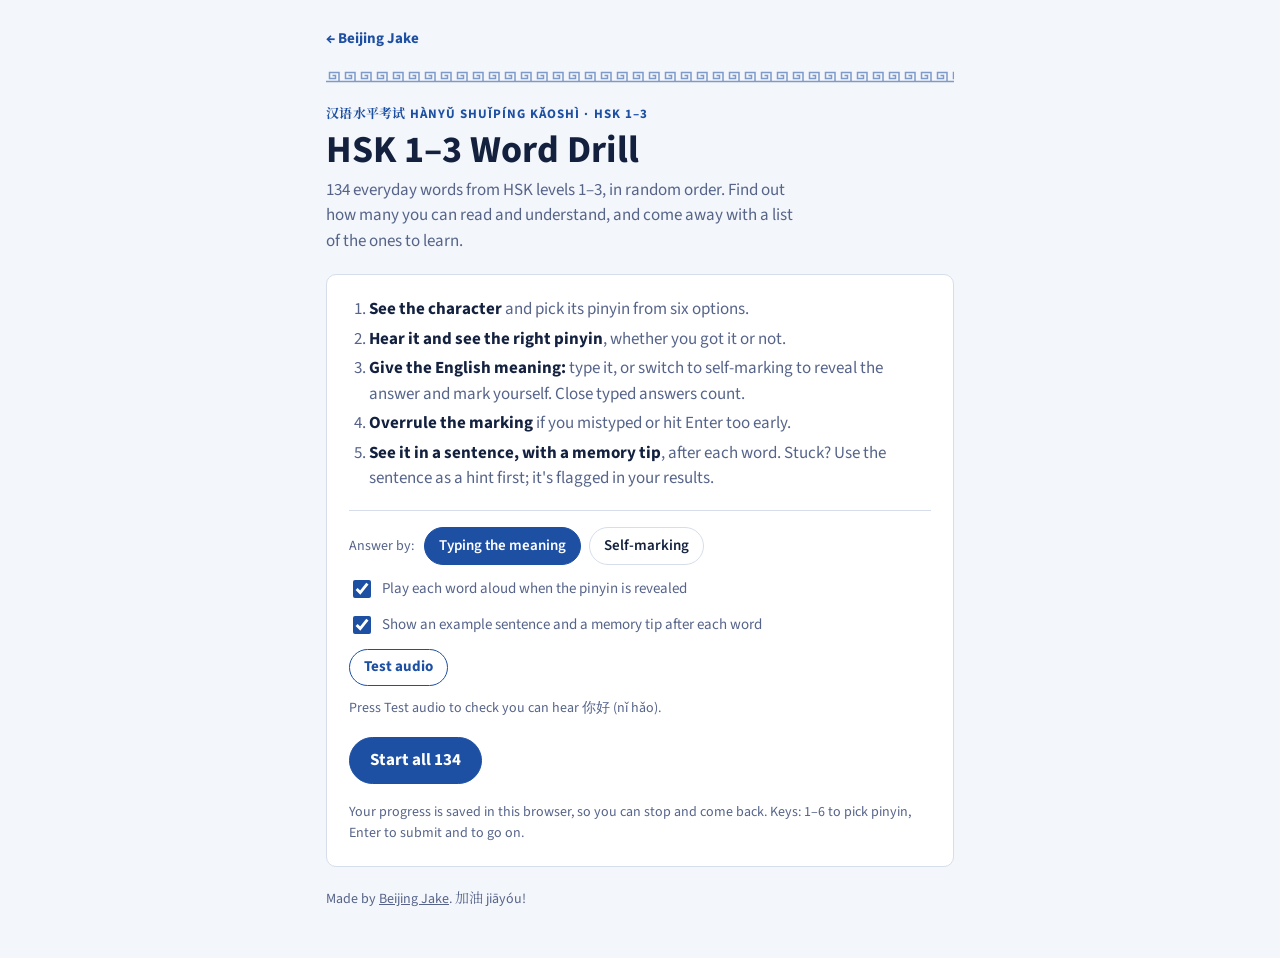
==== drill/index.html @ eb33074b "Add files via upload" ====
<!doctype html>
<html lang="en">
<head>
<meta charset="utf-8">
<meta name="viewport" content="width=device-width,initial-scale=1,viewport-fit=cover">
<meta name="theme-color" content="#1d4fa3">
<link rel="manifest" href="../manifest.webmanifest">
<link rel="icon" type="image/png" sizes="192x192" href="../icons/icon-192.png">
<link rel="apple-touch-icon" href="../icons/apple-touch-icon.png">
<meta name="apple-mobile-web-app-capable" content="yes">
<meta name="apple-mobile-web-app-title" content="BJ Drill">
<style>html{color-scheme:light}body{margin:0;font:14px system-ui,sans-serif}img{max-width:100%}[hidden]{display:none!important}:root{padding-top:env(safe-area-inset-top,0px);padding-bottom:env(safe-area-inset-bottom,0px)}</style>
</head>
<body>
<title>HSK 1–3 Word Drill · Beijing Jake</title>
<meta name="claude:viewport-fit-sides" content="cover">
<link rel="preconnect" href="https://fonts.googleapis.com">
<link rel="preconnect" href="https://fonts.gstatic.com" crossorigin>
<link rel="stylesheet" href="https://fonts.googleapis.com/css2?family=Noto+Serif+SC:wght@500;700&family=Source+Sans+3:wght@400;600;700&display=swap">
<style>
/* Layout: one centred column; a single drill card that moves through character -> pinyin -> meaning -> verdict. Blue-and-white porcelain palette, shared with the listening drill. */
:root {
  --bg: #f3f6fa;
  --surface: #ffffff;
  --ink: #13213f;
  --muted: #56648a;
  --line: #d6deeb;
  --cobalt: #1d4fa3;
  --cobalt-soft: #e4ecf8;
  --on-cobalt: #ffffff;
  --good: #1d7548;
  --good-soft: #e1f2e8;
  --bad: #b2362e;
  --bad-soft: #f8e3e1;
  --amber: #8a5a00;
  --amber-soft: #fbf0d9;
  --font-ui: "Source Sans 3", "Segoe UI", system-ui, -apple-system, sans-serif;
  --font-zh: "Noto Serif SC", "Songti SC", "SimSun", serif;
}
@media (prefers-color-scheme: dark) {
  :root:not([data-theme="light"]) {
    --bg: #0c1321; --surface: #141e32; --ink: #e6ecf8; --muted: #9ba9c6; --line: #263450;
    --cobalt: #8aaef2; --cobalt-soft: #1b2946; --on-cobalt: #0c1321;
    --good: #66c897; --good-soft: #143022; --bad: #f08d83; --bad-soft: #3a1a18;
    --amber: #f0c56a; --amber-soft: #352a12;
    color-scheme: dark;
  }
}
:root[data-theme="dark"] {
  --bg: #0c1321; --surface: #141e32; --ink: #e6ecf8; --muted: #9ba9c6; --line: #263450;
  --cobalt: #8aaef2; --cobalt-soft: #1b2946; --on-cobalt: #0c1321;
  --good: #66c897; --good-soft: #143022; --bad: #f08d83; --bad-soft: #3a1a18;
  --amber: #f0c56a; --amber-soft: #352a12;
  color-scheme: dark;
}
* { box-sizing: border-box; }
[hidden] { display: none !important; }
body { background: var(--bg); color: var(--ink); font-family: var(--font-ui); font-size: 17px; line-height: 1.5; }
.wrap {
  max-width: 660px; margin: 0 auto;
  padding-left: max(16px, env(safe-area-inset-left, 0px));
  padding-right: max(16px, env(safe-area-inset-right, 0px));
  padding-block: 28px 48px;
  display: flex; flex-direction: column; gap: 20px;
}
.fret {
  height: 12px; background: var(--cobalt); opacity: .55;
  -webkit-mask: url("data:image/svg+xml,%3Csvg xmlns='http://www.w3.org/2000/svg' width='16' height='12'%3E%3Cpath d='M0 10.5H16M13 10.5V1.5H3.5V7.5H9.5V4.5H6.5' fill='none' stroke='black' stroke-width='1.5'/%3E%3C/svg%3E") repeat-x left center / 16px 12px;
          mask: url("data:image/svg+xml,%3Csvg xmlns='http://www.w3.org/2000/svg' width='16' height='12'%3E%3Cpath d='M0 10.5H16M13 10.5V1.5H3.5V7.5H9.5V4.5H6.5' fill='none' stroke='black' stroke-width='1.5'/%3E%3C/svg%3E") repeat-x left center / 16px 12px;
}
header { display: flex; flex-direction: column; gap: 6px; }
.eyebrow { font-size: 13px; letter-spacing: .08em; text-transform: uppercase; color: var(--cobalt); font-weight: 700; }
.eyebrow .zh { font-family: var(--font-zh); letter-spacing: .02em; text-transform: none; }
h1 { margin: 0; font-size: clamp(28px, 6vw, 38px); line-height: 1.1; text-wrap: balance; }
.lede { margin: 0; color: var(--muted); max-width: 60ch; }
.card { background: var(--surface); border: 1px solid var(--line); border-radius: 10px; padding: 22px; display: flex; flex-direction: column; gap: 18px; }
.steps { margin: 0; padding-left: 20px; color: var(--muted); display: flex; flex-direction: column; gap: 4px; }
.steps b { color: var(--ink); }
.hint { font-size: 14px; color: var(--muted); margin: 0; }
.row { display: flex; flex-wrap: wrap; gap: 10px; align-items: center; }
.btn { font: inherit; font-weight: 700; border-radius: 999px; cursor: pointer; padding: 10px 20px; border: 1px solid var(--cobalt); background: var(--cobalt); color: var(--on-cobalt); }
.btn.ghost { background: transparent; color: var(--cobalt); }
.btn.small { padding: 6px 14px; font-size: 15px; }
.btn[disabled] { opacity: .5; cursor: default; }
.btn:focus-visible, .opt:focus-visible, input:focus-visible, .icon-btn:focus-visible { outline: 3px solid var(--cobalt); outline-offset: 3px; }
.toggle { display: inline-flex; align-items: center; gap: 8px; font-size: 15px; color: var(--muted); cursor: pointer; }
.toggle input { width: 18px; height: 18px; accent-color: var(--cobalt); }

.topbar { display: flex; justify-content: space-between; align-items: baseline; gap: 12px; flex-wrap: wrap; font-variant-numeric: tabular-nums; }
.topbar .count { font-weight: 700; }
.tally { display: flex; gap: 14px; color: var(--muted); font-size: 15px; }
.tally b { color: var(--ink); }
.bar { height: 6px; border-radius: 999px; background: var(--cobalt-soft); overflow: hidden; }
.bar > span { display: block; height: 100%; width: 0; background: var(--cobalt); transition: width .25s ease; }

.char { font-family: var(--font-zh); font-weight: 500; text-align: center; line-height: 1.15; padding-block: 8px 4px; font-size: clamp(64px, 18vw, 104px); overflow-wrap: anywhere; }
.char.long { font-size: clamp(40px, 11vw, 64px); }
.step-label { font-size: 13px; font-weight: 700; letter-spacing: .06em; text-transform: uppercase; color: var(--muted); }
.opts { display: grid; grid-template-columns: repeat(2, minmax(0, 1fr)); gap: 10px; }
@media (max-width: 380px) { .opts { grid-template-columns: 1fr; } }
.opt { font: inherit; font-size: 19px; font-weight: 600; cursor: pointer; display: flex; gap: 10px; align-items: center; text-align: left; padding: 11px 12px; border-radius: 8px; border: 1px solid var(--line); background: var(--surface); color: var(--ink); min-width: 0; overflow-wrap: anywhere; }
.opt:hover:not([disabled]) { border-color: var(--cobalt); }
.opt .key { flex: none; width: 24px; height: 24px; border-radius: 6px; display: grid; place-items: center; font-size: 13px; font-weight: 700; background: var(--cobalt-soft); color: var(--cobalt); }
.opt[disabled] { cursor: default; }
.opt.right { border-color: var(--good); background: var(--good-soft); }
.opt.right .key { background: var(--good); color: var(--surface); }
.opt.wrong { border-color: var(--bad); background: var(--bad-soft); }
.opt.wrong .key { background: var(--bad); color: var(--surface); }

.pyline { display: flex; align-items: center; justify-content: center; gap: 12px; flex-wrap: wrap; text-align: center; }
.pyline .py { font-size: 26px; font-weight: 700; color: var(--cobalt); }
.pyline .tag { font-size: 14px; font-weight: 700; padding: 3px 10px; border-radius: 999px; }
.tag.good { background: var(--good-soft); color: var(--good); }
.tag.bad { background: var(--bad-soft); color: var(--bad); }
.icon-btn { width: 40px; height: 40px; border-radius: 50%; border: 1px solid var(--line); background: var(--surface); color: var(--cobalt); cursor: pointer; display: grid; place-items: center; }
.icon-btn svg { width: 20px; height: 20px; }
.linkish { font: inherit; font-size: 14px; background: none; border: none; color: var(--muted); text-decoration: underline; cursor: pointer; padding: 0; }

.answer { display: flex; gap: 10px; flex-wrap: wrap; }
.answer input { flex: 1 1 220px; min-width: 0; font: inherit; font-size: 18px; padding: 10px 14px; border-radius: 8px; border: 1px solid var(--line); background: var(--surface); color: var(--ink); }
.answer input:disabled { opacity: .75; }

.verdict-box { border-radius: 8px; padding: 14px 16px; display: flex; flex-direction: column; gap: 6px; }
.verdict-box.good { background: var(--good-soft); }
.verdict-box.bad { background: var(--bad-soft); }
.verdict-box.wait { background: var(--cobalt-soft); }
.verdict-title { font-weight: 700; }
.verdict-box.good .verdict-title { color: var(--good); }
.verdict-box.bad .verdict-title { color: var(--bad); }
.verdict-box.wait .verdict-title { color: var(--cobalt); }
.meaning { font-size: 18px; }
.note { font-size: 15px; color: var(--muted); }
.note .by { font-weight: 700; }

.result-big { font-size: clamp(44px, 12vw, 64px); font-weight: 700; line-height: 1; font-variant-numeric: tabular-nums; }
.result-sub { margin: 0; color: var(--muted); }
.stat-row { display: flex; gap: 22px; flex-wrap: wrap; }
.stat { display: flex; flex-direction: column; }
.stat .n { font-size: 26px; font-weight: 700; font-variant-numeric: tabular-nums; }
.stat .l { font-size: 14px; color: var(--muted); }
.field-label { font-size: 13px; font-weight: 700; letter-spacing: .06em; text-transform: uppercase; color: var(--muted); }
.table-wrap { overflow-x: auto; border: 1px solid var(--line); border-radius: 8px; }
table { border-collapse: collapse; width: 100%; font-size: 15px; }
th, td { text-align: left; padding: 8px 12px; border-bottom: 1px solid var(--line); vertical-align: top; }
th { font-size: 12px; letter-spacing: .06em; text-transform: uppercase; color: var(--muted); background: var(--cobalt-soft); }
tr:last-child td { border-bottom: none; }
td.hz { font-family: var(--font-zh); font-size: 18px; white-space: nowrap; }
td.py { color: var(--cobalt); white-space: nowrap; }
.chip { display: inline-block; font-size: 12px; font-weight: 700; padding: 1px 8px; border-radius: 999px; background: var(--amber-soft); color: var(--amber); margin-left: 6px; white-space: nowrap; }
.stats { display: flex; flex-wrap: wrap; gap: 4px 18px; font-size: 15px; color: var(--muted); align-items: baseline; font-variant-numeric: tabular-nums; margin-top: -8px; }
.stats .r { color: var(--good); }
.stats .w { color: var(--bad); }
td.typed { color: var(--muted); font-style: italic; }
.settings { display: flex; flex-direction: column; gap: 12px; border-top: 1px solid var(--line); padding-top: 16px; }
.seg { display: flex; flex-wrap: wrap; gap: 8px; }
.seg input { position: absolute; opacity: 0; pointer-events: none; }
.seg label { border: 1px solid var(--line); border-radius: 999px; padding: 7px 14px; cursor: pointer; font-weight: 600; font-size: 15px; color: var(--ink); background: var(--surface); }
.seg input:checked + label { background: var(--cobalt); border-color: var(--cobalt); color: var(--on-cobalt); }
.seg input:focus-visible + label { outline: 3px solid var(--cobalt); outline-offset: 2px; }
.seg input:disabled + label { opacity: .45; cursor: default; }
.audio-status { font-size: 14px; color: var(--muted); margin: 0; }
.audio-status.warn { color: var(--bad); }
.extra { border-top: 1px solid var(--line); padding-top: 12px; display: flex; flex-direction: column; gap: 4px; }
.extra-label { font-size: 12px; font-weight: 700; letter-spacing: .06em; text-transform: uppercase; color: var(--muted); }
.ex-line { display: flex; align-items: flex-start; gap: 10px; }
.ex-zh { font-family: var(--font-zh); font-size: 20px; line-height: 1.45; }
.ex-py { color: var(--cobalt); font-weight: 600; }
.ex-en { color: var(--muted); }
.icon-btn.sm { width: 32px; height: 32px; flex: none; margin-top: 2px; }
.icon-btn.sm svg { width: 16px; height: 16px; }
.tip { font-size: 16px; line-height: 1.5; }
.hint-box { border: 1px dashed var(--line); border-radius: 8px; padding: 10px 12px; display: flex; flex-direction: column; gap: 2px; }
textarea.copybox { width: 100%; min-height: 120px; font: 14px/1.4 ui-monospace, Menlo, monospace; border: 1px solid var(--line); border-radius: 8px; padding: 10px; background: var(--surface); color: var(--ink); }
footer { font-size: 14px; color: var(--muted); }
footer .zh { font-family: var(--font-zh); }
@media (prefers-reduced-motion: reduce) { .bar > span { transition: none; } }
</style>

<main class="wrap">
  <a href="../" class="home-link" style="color:var(--cobalt);font-weight:700;text-decoration:none;font-size:15px">← Beijing Jake</a>
  <div class="fret" aria-hidden="true"></div>
  <header>
    <span class="eyebrow"><span class="zh">汉语水平考试</span> Hànyǔ Shuǐpíng Kǎoshì · HSK 1–3</span>
    <h1>HSK 1–3 Word Drill</h1>
    <p class="lede">134 everyday words from HSK levels 1–3, in random order. Find out how many you can read and understand, and come away with a list of the ones to learn.</p>
  </header>

  <section id="start" class="card" aria-label="Start">
    <ol class="steps">
      <li><b>See the character</b> and pick its pinyin from six options.</li>
      <li><b>Hear it and see the right pinyin</b>, whether you got it or not.</li>
      <li id="step-mark"><b>Give the English meaning:</b> type it, or switch to self-marking to reveal the answer and mark yourself. Close typed answers count.</li>
      <li><b>Overrule the marking</b> if you mistyped or hit Enter too early.</li>
      <li><b>See it in a sentence, with a memory tip</b>, after each word. Stuck? Use the sentence as a hint first; it's flagged in your results.</li>
    </ol>
    <div class="settings">
      <div class="row">
        <span class="hint">Answer by:</span>
        <div class="seg" role="radiogroup" aria-label="How to answer">
          <input type="radio" name="mode" id="mode-type" value="type" checked><label for="mode-type">Typing the meaning</label>
          <input type="radio" name="mode" id="mode-self" value="self"><label for="mode-self">Self-marking</label>
        </div>
      </div>
      <label class="toggle" for="audio-on"><input type="checkbox" id="audio-on" checked> Play each word aloud when the pinyin is revealed</label>
      <label class="toggle" for="extras-on"><input type="checkbox" id="extras-on" checked> Show an example sentence and a memory tip after each word</label>
      <div class="row">
        <span class="hint" id="voice-label" hidden>Voice:</span>
        <div class="seg" role="radiogroup" aria-label="Voice" id="voice-choice" hidden>
          <input type="radio" name="voice" id="voice-device" value="device" checked><label for="voice-device">Device voice</label>
          <input type="radio" name="voice" id="voice-claude" value="claude" disabled><label for="voice-claude">Claude voice</label>
        </div>
        <button class="btn ghost small" id="test-audio" type="button">Test audio</button>
      </div>
      <p class="audio-status" id="audio-status">Press Test audio to check you can hear 你好 (nǐ hǎo).</p>
    </div>
    <p class="hint" id="resume-note" hidden></p>
    <div class="row">
      <button class="btn" id="resume-btn" type="button" hidden>Resume</button>
      <button class="btn" id="start-btn" type="button">Start all 134</button>
    </div>
    <p class="hint">Your progress is saved in this browser, so you can stop and come back. Keys: 1–6 to pick pinyin, Enter to submit and to go on.</p>
  </section>

  <section id="drill" class="card" hidden aria-live="polite">
    <div class="topbar">
      <span class="count" id="d-count">Word 1 of 134</span>
      <button class="btn ghost small" id="review-btn" type="button">Review answers</button>
    </div>
    <div class="stats">
      <span>Meaning: <b class="r" id="t-mean">0</b> right · <b class="w" id="t-mean-w">0</b> wrong</span>
      <span>Pinyin: <b class="r" id="t-py">0</b> right · <b class="w" id="t-py-w">0</b> wrong</span>
      <span id="t-pct"></span>
    </div>
    <div class="bar"><span id="d-bar"></span></div>

    <div class="char" id="d-char" lang="zh-CN"></div>

    <div id="phase-pinyin">
      <div class="step-label" style="margin-bottom:10px">Pick the pinyin</div>
      <div class="opts" id="opts"></div>
    </div>

    <div id="phase-meaning" hidden>
      <div class="pyline">
        <span class="py" id="d-py"></span>
        <button class="icon-btn" id="speak-btn" type="button" aria-label="Hear the word">
          <svg viewBox="0 0 24 24" fill="none" stroke="currentColor" stroke-width="2" stroke-linecap="round" stroke-linejoin="round" aria-hidden="true"><path d="M11 5 6 9H3v6h3l5 4z" fill="currentColor"/><path d="M15.5 8.5a5 5 0 0 1 0 7"/><path d="M18.5 5.5a9 9 0 0 1 0 13"/></svg>
        </button>
        <span class="tag" id="d-pytag"></span>
      </div>
      <div class="row" style="justify-content:center;margin-top:6px">
        <button class="linkish" id="py-override" type="button" hidden>I misclicked: count the pinyin as right</button>
      </div>

      <div style="margin-top:16px;display:flex;flex-direction:column;gap:10px">
        <span class="step-label">What does it mean?</span>
        <div id="type-block">
          <form class="answer" id="answer-form" autocomplete="off">
            <input type="text" id="meaning-input" placeholder="Type the English meaning" autocapitalize="off" spellcheck="false" aria-label="English meaning">
            <button class="btn" id="submit-btn" type="submit">Check</button>
            <button class="btn ghost" id="dunno-btn" type="button">Don't know</button>
          </form>
        </div>
        <div id="self-block" class="row" hidden>
          <button class="btn" id="reveal-btn" type="button">Reveal the meaning</button>
          <span class="hint">Say it in your head first.</span>
        </div>
        <div class="row"><button class="linkish" id="hint-btn" type="button">Hint: show it in a sentence</button></div>
        <div class="hint-box" id="hint-box" hidden>
          <div class="ex-line">
            <button class="icon-btn sm" id="hint-speak" type="button" aria-label="Hear the sentence"><svg viewBox="0 0 24 24" fill="none" stroke="currentColor" stroke-width="2" stroke-linecap="round" stroke-linejoin="round" aria-hidden="true"><path d="M11 5 6 9H3v6h3l5 4z" fill="currentColor"/><path d="M15.5 8.5a5 5 0 0 1 0 7"/></svg></button>
            <div><div class="ex-zh" id="hint-zh" lang="zh-CN"></div><div class="ex-py" id="hint-py"></div></div>
          </div>
        </div>
        <p class="audio-status warn" id="audio-warn" hidden></p>
      </div>

      <div class="verdict-box" id="verdict" hidden style="margin-top:14px">
        <span class="verdict-title" id="v-title"></span>
        <span class="meaning" id="v-meaning"></span>
        <span class="note" id="v-note" hidden></span>
        <div class="extra" id="v-example" hidden>
          <span class="extra-label">In a sentence</span>
          <div class="ex-line">
            <button class="icon-btn sm" id="ex-speak" type="button" aria-label="Hear the sentence"><svg viewBox="0 0 24 24" fill="none" stroke="currentColor" stroke-width="2" stroke-linecap="round" stroke-linejoin="round" aria-hidden="true"><path d="M11 5 6 9H3v6h3l5 4z" fill="currentColor"/><path d="M15.5 8.5a5 5 0 0 1 0 7"/></svg></button>
            <div><div class="ex-zh" id="ex-zh" lang="zh-CN"></div><div class="ex-py" id="ex-py"></div><div class="ex-en" id="ex-en"></div></div>
          </div>
        </div>
        <div class="extra" id="v-tip" hidden>
          <span class="extra-label">Memory tip</span>
          <span class="tip" id="tip-text"></span>
        </div>
        <div class="row" id="self-mark-row" style="margin-top:6px" hidden>
          <button class="btn" id="knew-btn" type="button">I knew it</button>
          <button class="btn ghost" id="didnt-btn" type="button">I didn't</button>
          <span class="hint">Keys: Y or N</span>
        </div>
        <div class="row" style="margin-top:6px">
          <button class="btn" id="next-btn" type="button">Next word</button>
          <button class="btn ghost small" id="mean-override" type="button"></button>
        </div>
      </div>
    </div>
  </section>

  <section id="review" class="card" hidden aria-label="Your answers">
    <div class="row" style="justify-content:space-between">
      <span class="field-label" id="rv-title">Your answers so far</span>
      <button class="btn ghost small" id="review-close" type="button">Close</button>
    </div>
    <div class="seg" role="radiogroup" aria-label="Which answers to show">
      <input type="radio" name="rv" id="rv-wrong" value="wrong" checked><label for="rv-wrong" id="rv-wrong-l">Wrong (0)</label>
      <input type="radio" name="rv" id="rv-right" value="right"><label for="rv-right" id="rv-right-l">Right (0)</label>
      <input type="radio" name="rv" id="rv-pinyin" value="pinyin"><label for="rv-pinyin" id="rv-pinyin-l">Pinyin missed (0)</label>
    </div>
    <div class="table-wrap" id="rv-table"><table><thead><tr><th>Chinese</th><th>Pinyin</th><th>English</th><th>You typed</th></tr></thead><tbody id="rv-body"></tbody></table></div>
    <p class="hint" id="rv-empty" hidden>Nothing here yet.</p>
    <p class="hint">Most recent first.</p>
  </section>

  <section id="done" class="card" hidden>
    <div>
      <div class="result-big" id="r-big">0 / 134</div>
      <p class="result-sub" id="r-sub"></p>
    </div>
    <div class="stat-row">
      <div class="stat"><span class="n" id="r-mean">0</span><span class="l">meanings known</span></div>
      <div class="stat"><span class="n" id="r-py">0</span><span class="l">pinyin picked correctly</span></div>
      <div class="stat"><span class="n" id="r-learn">0</span><span class="l">words to learn</span></div>
    </div>

    <div id="learn-block" style="display:flex;flex-direction:column;gap:8px">
      <span class="field-label">Words to learn (meaning missed)</span>
      <div class="table-wrap"><table><thead><tr><th>Chinese</th><th>Pinyin</th><th>English</th></tr></thead><tbody id="learn-body"></tbody></table></div>
    </div>
    <div id="pyonly-block" style="display:flex;flex-direction:column;gap:8px">
      <span class="field-label">Meaning known, pinyin missed</span>
      <div class="table-wrap"><table><thead><tr><th>Chinese</th><th>Pinyin</th><th>English</th></tr></thead><tbody id="pyonly-body"></tbody></table></div>
    </div>

    <div class="row">
      <button class="btn ghost" id="review-all-btn" type="button">Review right and wrong answers</button>
      <button class="btn" id="download-btn" type="button" hidden>Download Pleco file</button>
      <button class="btn ghost" id="copy-btn" type="button">Copy words to learn</button>
      <button class="btn ghost" id="again-btn" type="button">Drill the words to learn</button>
      <button class="btn ghost" id="restart-btn" type="button">Start over with all 134</button>
    </div>
    <span class="hint" id="export-status"></span>
    <textarea class="copybox" id="copybox" hidden readonly aria-label="Words to learn as tab-separated text"></textarea>
  </section>

  <footer>Made by <a href="../" style="color:inherit">Beijing Jake</a>. <span class="zh">加油</span> jiāyóu!</footer>
</main>

<script>
const WORDS = [["矮","ǎi","short (in height)","我弟弟比我矮一点儿。","Wǒ dìdi bǐ wǒ ǎi yìdiǎnr.","My younger brother is a bit shorter than me.","Short in height: people, buildings, tables. Opposite: 高 (gāo). Short in length or time is 短 (duǎn). Both 矮 (ǎi) and 短 (duǎn) contain 矢 (shǐ, arrow); an old dictionary explains 短 (duǎn) with arrows as a measuring standard."],["爱好","àihào","hobby","我的爱好是弹吉他和看书。","Wǒ de àihào shì tán jítā hé kàn shū.","My hobbies are playing the guitar and reading.","好 (hào) is read hào here, 'to be fond of', not hǎo 'good'. Same reading in 好奇 (hàoqí, curious)."],["白天","báitiān","daytime","白天我工作，晚上学中文。","Báitiān wǒ gōngzuò, wǎnshang xué Zhōngwén.","I work during the day and study Chinese in the evening.","Literally 'white sky'. Opposite: 晚上 (wǎnshang, evening) or 黑夜 (hēiyè, night)."],["办","bàn","to do; to handle","这件事我来办。","Zhè jiàn shì wǒ lái bàn.","I'll handle this.","Very common in 怎么办？(zěnme bàn?), 'what shall we do?'. Also in 办公室 (bàngōngshì, office) and 办签证 (bàn qiānzhèng, to get a visa)."],["帮忙","bāngmáng","to help","你能帮个忙吗？","Nǐ néng bāng ge máng ma?","Can you do me a favour?","帮 (bāng, help) + 忙 (máng, busy): 'help with the busyness'. It splits: 帮我一个忙 (bāng wǒ yí gè máng). Don't say 帮忙我 (bāngmáng wǒ); say 帮我 (bāng wǒ)."],["办公室","bàngōngshì","office","校长在办公室开会。","Xiàozhǎng zài bàngōngshì kāihuì.","The head teacher is in a meeting in the office.","办 (bàn, handle) + 公 (gōng, public business) + 室 (shì, room). 室 (shì) is also the 'room' in 教室 (jiàoshì, classroom)."],["班级","bānjí","class; grade (in school)","我们班级有二十个学生。","Wǒmen bānjí yǒu èrshí gè xuésheng.","There are twenty students in our class.","班 (bān, class or shift) + 级 (jí, level). 级 (jí) is also in 年级 (niánjí, school year), and 上班 (shàngbān, go to work) uses the same 班 (bān)."],["半天","bàntiān","half a day; quite a while","我等了你半天！","Wǒ děngle nǐ bàntiān!","I've been waiting for you for ages!","Literally 'half a day', but in speech it usually means 'ages' or 'quite a while'."],["报纸","bàozhǐ","newspaper","我爷爷每天早上看报纸。","Wǒ yéye měitiān zǎoshang kàn bàozhǐ.","My grandad reads the newspaper every morning.","报 (bào, report) + 纸 (zhǐ, paper). 纸 (zhǐ) has 纟 (sī), the silk component: before paper, people wrote on silk. 报 (bào) is also in 报名 (bàomíng, to sign up)."],["本子","běnzi","notebook; exercise book","请把生词写在本子上。","Qǐng bǎ shēngcí xiě zài běnzi shang.","Please write the new words in your notebook.","本 (běn) is a tree 木 (mù) with a mark at its root, so it means 'root, origin'. It's the measure word for books: 一本书 (yì běn shū). Also in 笔记本 (bǐjìběn)."],["遍","biàn","(measure word for times through, start to finish); all over","请你再说一遍。","Qǐng nǐ zài shuō yí biàn.","Please say it again.","遍 (biàn) counts complete run-throughs, start to finish: 看了三遍 (kànle sān biàn), read it three times. 次 (cì) counts occasions: 去了三次 (qùle sān cì). 好几遍 (hǎo jǐ biàn) = many times. It also means 'everywhere': 走遍 (zǒubiàn), travel all over. 辶 (chuò) is the walking component."],["变成","biànchéng","to turn into; to become","水变成了冰。","Shuǐ biànchéng le bīng.","The water turned into ice.","变 (biàn, change) + 成 (chéng, become). 成 (chéng) is also in 成绩 (chéngjì, results) and 完成 (wánchéng, complete)."],["变化","biànhuà","change; variation","这几年北京的变化很大。","Zhè jǐ nián Běijīng de biànhuà hěn dà.","Beijing has changed a lot in the last few years.","化 (huà) means transform: 文化 (wénhuà, culture), 化妆 (huàzhuāng, make-up). 变化 (biànhuà) is usually a noun; 变 (biàn) is the everyday verb."],["笔记","bǐjì","notes","上课的时候我会记笔记。","Shàngkè de shíhou wǒ huì jì bǐjì.","I take notes in class.","笔 (bǐ, pen) has ⺮ (zhú), the bamboo component: brushes had bamboo handles. 记 (jì, record) has 讠 (yán), speech. 记笔记 (jì bǐjì) = to take notes."],["笔记本","bǐjìběn","notebook; laptop","我的笔记本电脑太旧了。","Wǒ de bǐjìběn diànnǎo tài jiù le.","My laptop is too old.","'Notes book': a notebook, and short for 笔记本电脑 (bǐjìběn diànnǎo), a laptop. 本 (běn) = book, as in 本子 (běnzi)."],["不但","búdàn","not only","他不但会说中文，还会说日语。","Tā búdàn huì shuō Zhōngwén, hái huì shuō Rìyǔ.","Not only can he speak Chinese, he can also speak Japanese.","Pairs with 而且 (érqiě) or 还 (hái) in the second half. 不 (bù) becomes bú before the fourth tone of 但 (dàn)."],["不但…而且","búdàn… érqiě","not only… but also","这家店不但便宜，而且很好吃。","Zhè jiā diàn búdàn piányi, érqiě hěn hǎochī.","This place is not only cheap but also tasty.","The 'not only… but also' pattern. 而且 (érqiě) can also stand alone, meaning 'moreover'."],["不久","bùjiǔ","soon; before long","不久以后，他就回国了。","Bùjiǔ yǐhòu, tā jiù huí guó le.","Not long after, he went back to his country.","Literally 'not long': 久 (jiǔ, a long time), as in 好久不见 (hǎojiǔ bú jiàn), long time no see."],["才","cái","only; just; not until","他十点才起床。","Tā shí diǎn cái qǐchuáng.","He didn't get up until ten.","才 (cái) means later or more than expected (didn't… until). 就 (jiù) means sooner than expected: 他六点就起床了 (tā liù diǎn jiù qǐchuáng le), he was up as early as six. 才 (cái) also means 'only': 才五块 (cái wǔ kuài), only five kuai."],["参加","cānjiā","to join; to take part in","我参加了一个合唱团。","Wǒ cānjiā le yí gè héchàngtuán.","I joined a choir.","To take part in an activity or join a group."],["草地","cǎodì","grassland; meadow; lawn","我们在草地上野餐吧。","Wǒmen zài cǎodì shang yěcān ba.","Let's have a picnic on the grass.","草 (cǎo, grass) has 艹 (cǎo) on top. 地 (dì, ground) has 土 (tǔ, earth)."],["层","céng","layer; floor (of a building)","我住在五层。","Wǒ zhù zài wǔ céng.","I live on the fifth floor.","Floor of a building, or a layer. It's céng, not 'séng'. Chinese numbering starts at the ground floor, so 五层 (wǔ céng) is a British fourth floor. 楼 (lóu) also counts floors: 五楼 (wǔ lóu)."],["差","chà","bad; poor; short of","他的中文不差。","Tā de Zhōngwén bú chà.","His Chinese isn't bad.","Bad or poor, and 'short of': 差五分八点 (chà wǔ fēn bā diǎn), five to eight. Also in 差不多 (chàbuduō, about the same) and 差点儿 (chàdiǎnr, almost)."],["超市","chāoshì","supermarket","我去超市买点儿水果。","Wǒ qù chāoshì mǎi diǎnr shuǐguǒ.","I'm going to the supermarket to buy some fruit.","超 (chāo, super) + 市 (shì, market). 超 (chāo) is also in 超级 (chāojí, super-) and 超过 (chāoguò, to exceed)."],["成绩","chéngjì","results; grades; achievement","这次考试他的成绩很好。","Zhè cì kǎoshì tā de chéngjì hěn hǎo.","He got good results in this exam.","Results or grades, mostly at school or in sport. 绩 (jì) has 纟 (sī, silk). 成 (chéng) is the 'become' of 变成 (biànchéng)."],["车站","chēzhàn","station","车站离这儿不远。","Chēzhàn lí zhèr bù yuǎn.","The station isn't far from here.","车 (chē, vehicle) + 站 (zhàn, a stop; to stand). 站 (zhàn) has 立 (lì, stand) on the left: a station is where you stand and wait."],["除了","chúle","except; besides","除了我，大家都去了。","Chúle wǒ, dàjiā dōu qù le.","Everyone went except me.","除了 (chúle)…都 (chúle… dōu) = except: everyone but X. 除了 (chúle)…还 (chúle… hái) = besides: X and also Y, for example 除了中文，我还会说俄语 (chúle Zhōngwén, wǒ hái huì shuō Éyǔ)."],["从小","cóngxiǎo","since childhood; from a young age","他从小就喜欢音乐。","Tā cóngxiǎo jiù xǐhuan yīnyuè.","He's loved music since he was little.","从 (cóng, from) is two people 人 (rén), one following the other. Usually followed by 就 (jiù): 从小就… (cóngxiǎo jiù…)."],["打车","dǎchē","to take a taxi","太晚了，我们打车回家吧。","Tài wǎn le, wǒmen dǎchē huí jiā ba.","It's late; let's take a taxi home.","打 (dǎ, hit) is an all-purpose verb: 打车 (dǎchē, take a taxi), 打电话 (dǎ diànhuà, phone), 打篮球 (dǎ lánqiú, play basketball), 打扫 (dǎsǎo, clean). 扌 (shǒu) = hand."],["带","dài","to bring; to take (along); belt","别忘了带伞。","Bié wàngle dài sǎn.","Don't forget to bring an umbrella.","To bring or take along; also a belt or band: 皮带 (pídài, leather belt)."],["打扫","dǎsǎo","to clean","周末我要打扫房间。","Zhōumò wǒ yào dǎsǎo fángjiān.","I'm going to clean my room at the weekend.","Clean by sweeping and dusting: rooms, houses, floors. Both characters have 扌 (shǒu, hand). 扫 (sǎo) alone = sweep: 扫地 (sǎodì, sweep the floor), 扫码 (sǎomǎ, scan a QR code). Two third tones, so you say dásǎo."],["打算","dǎsuàn","to plan; to intend","你明年有什么打算？","Nǐ míngnián yǒu shénme dǎsuàn?","What are your plans for next year?","A verb (to plan to) and a noun (a plan). 算 (suàn, calculate) has ⺮ (zhú, bamboo): counting rods were made of bamboo."],["电影院","diànyǐngyuàn","cinema","电影院就在商场里。","Diànyǐngyuàn jiù zài shāngchǎng lǐ.","The cinema is inside the shopping centre.","电影 (diànyǐng, film, literally 'electric shadows') + 院 (yuàn, courtyard or institution), as in 医院 (yīyuàn, hospital). 影 (yǐng, shadow) is also in 影响 (yǐngxiǎng)."],["电子邮件","diànzǐ yóujiàn","email","我给你发了一封电子邮件。","Wǒ gěi nǐ fāle yì fēng diànzǐ yóujiàn.","I sent you an email.","Electronic + post + item. 邮 (yóu, post) as in 邮局 (yóujú, post office). People often just say 邮件 (yóujiàn) or 'email'. Measure word: 封 (fēng)."],["地图","dìtú","map","你根据地图走就不会迷路。","Nǐ gēnjù dìtú zǒu jiù bú huì mílù.","Follow the map and you won't get lost.","地 (dì, land) + 图 (tú, picture or diagram), a drawing inside a frame 囗 (wéi). Also in 图书馆 (túshūguǎn, library)."],["读","dú","to read","这个字怎么读？","Zhège zì zěnme dú?","How do you pronounce this character?","To read, especially aloud, and to study: 读大学 (dú dàxué, go to university). 讠 (yán) = speech, because reading used to be done aloud."],["短","duǎn","short (in length)","时间太短了。","Shíjiān tài duǎn le.","The time is too short.","Short in length or time: 短头发 (duǎn tóufa, short hair), 短期 (duǎnqī, short-term), 短信 (duǎnxìn, text message, 'short letter'). For height use 矮 (ǎi). Opposite: 长 (cháng)."],["段","duàn","section; paragraph","请读一下第二段。","Qǐng dú yíxià dì èr duàn.","Please read the second paragraph.","A section of something: text, road or time. 一段时间 (yí duàn shíjiān) = a period of time. Don't confuse it with 锻 (duàn) in 锻炼 (duànliàn), which has 钅 (jīn, metal)."],["锻炼","duànliàn","physical exercise; to work out","我每天早上锻炼身体。","Wǒ měitiān zǎoshang duànliàn shēntǐ.","I work out every morning.","Originally forging metal: 锻 (duàn) has 钅 (jīn, metal) and 炼 (liàn) has 火 (huǒ, fire). You 'forge' your body. 锻炼身体 (duànliàn shēntǐ) is the full phrase."],["读书","dúshū","to read; to study","她很喜欢读书。","Tā hěn xǐhuan dúshū.","She loves reading.","To read, and also to study at school: 他在英国读书 (tā zài Yīngguó dúshū), he studies in the UK."],["饭店","fàndiàn","hotel; restaurant","我们住的饭店离海边很近。","Wǒmen zhù de fàndiàn lí hǎibiān hěn jìn.","Our hotel is close to the seaside.","Restaurant or hotel; big hotels often use it, for example 北京饭店 (Běijīng Fàndiàn). 饣 (shí) = food, 店 (diàn) = shop."],["放","fàng","to put; to place; to release","把书放在桌子上吧。","Bǎ shū fàng zài zhuōzi shang ba.","Put the book on the table.","To put, place or let go: 放假 (fàngjià, to have a holiday), 放心 (fàngxīn, relax), 放飞自我 (fàngfēi zìwǒ)."],["房间","fángjiān","room","这个房间又大又干净。","Zhège fángjiān yòu dà yòu gānjìng.","This room is big and clean.","房 (fáng, house or room) has 户 (hù, door). 间 (jiān, space) is a door 门 (mén) with the sun 日 (rì) inside. 房 (fáng) is also in 健身房 (jiànshēnfáng, gym)."],["饭馆","fànguǎn","(small) restaurant","这家饭馆的菜又便宜又好吃。","Zhè jiā fànguǎn de cài yòu piányi yòu hǎochī.","The food at this restaurant is cheap and tasty.","Usually a smaller restaurant than 饭店 (fàndiàn). 馆 (guǎn) = a building for a purpose: 图书馆 (túshūguǎn, library), 博物馆 (bówùguǎn, museum)."],["放心","fàngxīn","to be at ease; don't worry","你放心，我会照顾好自己。","Nǐ fàngxīn, wǒ huì zhàogù hǎo zìjǐ.","Don't worry, I'll look after myself.","Literally 'put down your heart'. Opposite: 担心 (dānxīn, worry), literally 'carry your heart'."],["发现","fāxiàn","to find out; to discover","我发现我的钱包不见了。","Wǒ fāxiàn wǒ de qiánbāo bú jiàn le.","I found that my wallet was gone.","To discover or notice. 发 (fā, send out) + 现 (xiàn, appear). 现在 (xiànzài, now) shares 现 (xiàn)."],["感冒","gǎnmào","to catch a cold; a cold","我感冒了，有点儿发烧。","Wǒ gǎnmào le, yǒudiǎnr fāshāo.","I've got a cold and a bit of a temperature.","感 (gǎn, feel) + 冒 (mào), the 冒 (mào) of 冒险 (màoxiǎn, adventure)."],["感兴趣","gǎn xìngqù","to be interested in","我对中国历史很感兴趣。","Wǒ duì Zhōngguó lìshǐ hěn gǎn xìngqù.","I'm very interested in Chinese history.","Pattern: 对 X 感兴趣 (duì X gǎn xìngqù). 兴 is xìng here, not xīng as in 兴奋 (xīngfèn, excited)."],["高中","gāozhōng","high school; secondary school","我高中的时候学过法语。","Wǒ gāozhōng de shíhou xuéguo Fǎyǔ.","I studied French at secondary school.","高 (gāo, high) + 中 (zhōng, middle): 'senior middle school'. 初中 (chūzhōng) is junior middle school. 高 (gāo) looks like a tall tower."],["根据","gēnjù","according to","根据天气预报，明天会下雨。","Gēnjù tiānqì yùbào, míngtiān huì xià yǔ.","According to the forecast, it'll rain tomorrow.","根 (gēn, root) has 木 (mù, tree); 据 (jù) means evidence. Things 'rooted in' a source. As a noun: basis."],["个子","gèzi","height; build","他个子很高。","Tā gèzi hěn gāo.","He's very tall.","Height or build: 个子高 (gèzi gāo), 个子矮 (gèzi ǎi). 个 (gè) is the general measure word."],["公交车","gōngjiāochē","bus","我每天坐公交车上班。","Wǒ měitiān zuò gōngjiāochē shàngbān.","I take the bus to work every day.","公 (gōng, public) + 交 (jiāo, traffic or exchange) + 车 (chē, vehicle). 交通 (jiāotōng) = traffic."],["公斤","gōngjīn","kilogram","这个行李箱有二十公斤。","Zhège xínglixiāng yǒu èrshí gōngjīn.","This suitcase weighs twenty kilos.","A kilo. 斤 (jīn) alone is half a kilo, used at markets: 一斤苹果 (yì jīn píngguǒ). 斤 (jīn) began as a picture of an axe."],["刮风","guāfēng","to be windy","外面刮风了，多穿点衣服。","Wàimiàn guāfēng le, duō chuān diǎn yīfu.","It's windy outside; put on more layers.","Literally 'scrape wind'. 刮 (guā) has 刂 (dāo, knife): 刮胡子 (guā húzi, to shave). Wind 'blows' with 刮 (guā), rain 'falls' with 下 (xià yǔ)."],["关心","guānxīn","to care about","谢谢你的关心。","Xièxie nǐ de guānxīn.","Thanks for your concern.","关 (guān, close or concern) + 心 (xīn, heart). 关于 (guānyú, about) and 关注 (guānzhù, to follow) share 关 (guān)."],["过去","guòqù","the past","过去的事就别想了。","Guòqù de shì jiù bié xiǎng le.","Don't dwell on the past.","The past; also a verb, 'to go over': 我过去看看 (wǒ guòqu kànkan), I'll go over and have a look. 过 (guò) = pass, 去 (qù) = go."],["后来","hòulái","later; afterwards","我们后来才知道。","Wǒmen hòulái cái zhīdào.","We only found out later.","'Afterwards', about the past only. For the future use 以后 (yǐhòu): 以后再说 (yǐhòu zài shuō), let's talk about it later."],["还","huán","to return; to give back","用完了记得还给我。","Yòng wán le jìde huán gěi wǒ.","Remember to give it back when you're done.","Read huán it means 'give back': 还书 (huán shū). Read hái it means 'still, also'. Same character. 辶 (chuò) = movement: going back."],["换","huàn","to change; to swap","我想换一个工作。","Wǒ xiǎng huàn yí gè gōngzuò.","I want to change jobs.","To swap or exchange: 换钱 (huàn qián, change money), 换车 (huàn chē, change buses). 扌 (shǒu) = hand: swapping by hand."],["环境","huánjìng","environment","这里的环境很好，空气很新鲜。","Zhèlǐ de huánjìng hěn hǎo, kōngqì hěn xīnxiān.","The environment here is great and the air is fresh.","环 (huán, ring) + 境 (jìng, boundary or area): the ring around you. 境 (jìng) is in 入境随俗 (rù jìng suí sú)."],["回答","huídá","to answer; answer","请回答我的问题。","Qǐng huídá wǒ de wèntí.","Please answer my question.","回 (huí, return) + 答 (dá, reply): 'return a reply'. 回 (huí) is a square inside a square."],["会议","huìyì","meeting","会议几点开始？","Huìyì jǐ diǎn kāishǐ?","What time does the meeting start?","A formal meeting. 议 (yì, discuss) has 讠 (yán, speech). The everyday verb 'have a meeting' is 开会 (kāihuì)."],["或者","huòzhě","or; perhaps","你可以喝茶或者咖啡。","Nǐ kěyǐ hē chá huòzhě kāfēi.","You can have tea or coffee.","'Or' in statements. In questions use 还是 (háishi): 你喝茶还是咖啡？(nǐ hē chá háishi kāfēi?)"],["检查","jiǎnchá","to inspect; to check; check-up","医生给我检查了一下身体。","Yīshēng gěi wǒ jiǎnchá le yíxià shēntǐ.","The doctor gave me a check-up.","Both parts mean 'examine', and both contain 木 (mù). 查 (chá) alone = to look up: 查字典 (chá zìdiǎn)."],["简单","jiǎndān","simple","这个问题很简单。","Zhège wèntí hěn jiǎndān.","This question is very simple.","简 (jiǎn) has ⺮ (zhú, bamboo): early books were written on bamboo strips. 简体字 (jiǎntǐzì) = simplified characters. 单 (dān) = single."],["角","jiǎo","corner; angle; horn; 1/10 of a yuan","一块钱是十角。","Yí kuài qián shì shí jiǎo.","One yuan is ten jiao.","Corner, angle, horn, and a tenth of a yuan (in speech, 毛 máo). 牛角 (niújiǎo) = ox horn. Read jué in 角色 (juésè, role)."],["教室","jiàoshì","classroom","我把书包忘在教室里了。","Wǒ bǎ shūbāo wàng zài jiàoshì lǐ le.","I left my bag in the classroom.","A teaching room. 教 is jiào here; the verb 'to teach' is jiāo: 教我中文 (jiāo wǒ Zhōngwén). 室 (shì, room) as in 办公室 (bàngōngshì)."],["接","jiē","to pick up (someone); to receive; to answer (the phone)","我去机场接你。","Wǒ qù jīchǎng jiē nǐ.","I'll pick you up from the airport.","To receive or connect: 接电话 (jiē diànhuà, answer the phone), 接人 (jiē rén, meet someone). 扌 (shǒu) = hand: receiving with your hand."],["借","jiè","to borrow; to lend","我能借你的笔用一下吗？","Wǒ néng jiè nǐ de bǐ yòng yíxià ma?","Can I borrow your pen for a moment?","Borrow and lend: 借给你 (jiè gěi nǐ) = lend to you. 亻 (rén) = person."],["街道","jiēdào","street","这条街道晚上很安静。","Zhè tiáo jiēdào wǎnshang hěn ānjìng.","This street is very quiet at night.","街 (jiē) is 行 (xíng, walk) wrapped around 圭 (guī): a road for walking. 道 (dào) = way, as in 知道 (zhīdào). Measure word: 条 (tiáo)."],["解决","jiějué","to solve","这个问题很难解决。","Zhège wèntí hěn nán jiějué.","This problem is hard to solve.","解 (jiě, untie) is 角 (jiǎo, horn) + 刀 (dāo, knife) + 牛 (niú, ox): cutting up an ox. 了解 (liǎojiě) shares 解 (jiě). 决 (jué, decide) as in 决定 (juédìng)."],["节目","jiémù","programme; TV show","你喜欢看什么电视节目？","Nǐ xǐhuan kàn shénme diànshì jiémù?","What TV shows do you like?","节 (jié, festival or section) + 目 (mù, eye or item). 目 (mù) is also the eye in 相 (xiāng)."],["介绍","jièshào","to introduce; to present; to recommend","我来介绍一下，这是我的朋友。","Wǒ lái jièshào yíxià, zhè shì wǒ de péngyou.","Let me introduce you: this is my friend.","To introduce or recommend. Adding 一下 (yíxià) softens it. 绍 (shào) has 纟 (sī, silk)."],["结束","jiéshù","to end; to finish","会议几点结束？","Huìyì jǐ diǎn jiéshù?","What time does the meeting end?","结 (jié, tie a knot) + 束 (shù, bundle): tie it up. 束 (shù) is a tree 木 (mù) tied with a rope. Opposite: 开始 (kāishǐ, begin)."],["几乎","jīhū","almost","我几乎每天都喝咖啡。","Wǒ jīhū měitiān dōu hē kāfēi.","I drink coffee almost every day.","Almost. Close to 差不多 (chàbuduō), but 几乎 (jīhū) is only an adverb and a bit more formal. It can also mean 'nearly happened': 我几乎摔倒了 (wǒ jīhū shuāidǎo le), I almost fell."],["机会","jīhuì","opportunity","这是一个很好的机会。","Zhè shì yí gè hěn hǎo de jīhuì.","This is a great opportunity.","机 (jī, machine; occasion) + 会 (huì, meet). 机 (jī) is also in 手机 (shǒujī, phone) and 机场 (jīchǎng, airport)."],["季节","jìjié","season","你最喜欢哪个季节？","Nǐ zuì xǐhuan nǎge jìjié?","Which season do you like best?","季 (jì) has 禾 (hé, grain) over 子 (zǐ, child): crops growing. The seasons: 春 (chūn), 夏 (xià), 秋 (qiū), 冬 (dōng)."],["经常","jīngcháng","often","我经常去健身房。","Wǒ jīngcháng qù jiànshēnfáng.","I often go to the gym.","Often, regularly; similar to 常常 (chángcháng). 经 (jīng) has 纟 (sī, silk): it first meant the warp threads on a loom, the ones that stay constant."],["酒店","jiǔdiàn","hotel","我们订了一家酒店。","Wǒmen dìngle yì jiā jiǔdiàn.","We've booked a hotel.","Literally 'wine shop', but it means hotel. 酒 (jiǔ) is 氵 (shuǐ) + 酉 (yǒu, wine jar). 店 (diàn) = shop."],["看病","kànbìng","to see a doctor; (of a doctor) to see a patient","我不舒服，要去医院看病。","Wǒ bù shūfu, yào qù yīyuàn kànbìng.","I don't feel well; I need to go and see a doctor.","For a patient: see a doctor. For a doctor: see patients. 病 (bìng) has 疒 (nè), the illness component, often described as a sickbed."],["刻","kè","quarter (of an hour); moment","现在三点一刻。","Xiànzài sān diǎn yí kè.","It's quarter past three.","A quarter of an hour, and 'to carve' (刂 (dāo) = knife): old water clocks had carved markings. 刻板印象 (kèbǎn yìnxiàng) = stereotype."],["客人","kèrén","guest","今天晚上家里有客人。","Jīntiān wǎnshang jiā lǐ yǒu kèrén.","We have guests at home tonight.","客 (kè) has 宀 (mián, roof) on top: someone under your roof. 客气 (kèqi, polite), as in 不客气 (bú kèqi)."],["快要","kuàiyào","about to; soon","快要下雨了。","Kuàiyào xià yǔ le.","It's about to rain.","Always ends with 了 (le): 快要…了 (kuàiyào… le). 快 (kuài, quick) has 忄 (xīn, heart)."],["篮球","lánqiú","basketball","他从小就喜欢打篮球。","Tā cóngxiǎo jiù xǐhuan dǎ lánqiú.","He's loved playing basketball since he was little.","篮 (lán, basket) has ⺮ (zhú, bamboo): baskets were woven bamboo. 球 (qiú) = ball: 足球 (zúqiú, football). Basketball is played with 打 (dǎ), football with 踢 (tī, kick)."],["了解","liǎojiě","to understand; to find out about","我还不太了解这个城市。","Wǒ hái bú tài liǎojiě zhège chéngshì.","I don't know this city very well yet.","Third tone liǎo, unlike 聊天 (liáotiān). To know about something in depth; 理解 (lǐjiě) is to understand a reason or a feeling."],["聊天","liáotiān","to chat","我们聊天聊了半天。","Wǒmen liáotiān liáole bàntiān.","We chatted for ages.","聊 (liáo) has 耳 (ěr, ear) on the left. 聊天 (liáotiān) splits: 聊了一会儿天 (liáole yíhuìr tiān), chatted for a while. WeChat chats are 聊天 (liáotiān) too."],["离开","líkāi","to leave","他离开中国已经两年了。","Tā líkāi Zhōngguó yǐjīng liǎng nián le.","It's been two years since he left China.","离 (lí, away from) + 开 (kāi, open; leave). 离 (lí) also gives distance: 离这儿很远 (lí zhèr hěn yuǎn), far from here."],["满意","mǎnyì","satisfied","我对这个结果很满意。","Wǒ duì zhège jiéguǒ hěn mǎnyì.","I'm very happy with this result.","满 (mǎn, full) has 氵 (shuǐ): filled to the brim. Pattern: 对…满意 (duì… mǎnyì)."],["没意思","méi yìsi","boring; tedious","这个电影真没意思。","Zhège diànyǐng zhēn méi yìsi.","This film is really boring.","'Has no meaning' = boring. Opposite: 有意思 (yǒu yìsi), interesting. 意思 (yìsi) on its own = meaning."],["门票","ménpiào","entrance ticket","门票多少钱一张？","Ménpiào duōshao qián yì zhāng?","How much is one ticket?","'Door ticket' = admission ticket. 票 (piào) = ticket: 车票 (chēpiào), 机票 (jīpiào, plane ticket). 门 (mén) looks like a pair of saloon doors."],["难过","nánguò","sad; upset","听到这个消息，她很难过。","Tīngdào zhège xiāoxi, tā hěn nánguò.","She was very sad to hear the news.","Literally 'hard to get through': sad. Compare 难受 (nánshòu): 难过 (nánguò) is emotional, 难受 (nánshòu) can also be physical."],["年级","niánjí","school year; grade","他上三年级。","Tā shàng sān niánjí.","He's in year three.","School year or grade. 级 (jí, level) as in 班级 (bānjí). 上 (shàng) here means 'attend'."],["旁边","pángbiān","side; next to","银行就在超市旁边。","Yínháng jiù zài chāoshì pángbiān.","The bank is right next to the supermarket.","Pattern: X 旁边 (X pángbiān) = next to X, with the place first. 边 (biān, side) as in 一边 (yìbiān) and 海边 (hǎibiān)."],["晴","qíng","fine; clear (weather)","今天是晴天。","Jīntiān shì qíngtiān.","It's a sunny day today.","日 (rì, sun) + 青 (qīng), which gives the sound. Same sound family: 请 (qǐng), 清 (qīng), 情 (qíng). Opposite: 阴 (yīn, overcast)."],["妻子","qīzi","wife","我妻子很喜欢读书。","Wǒ qīzi hěn xǐhuan dúshū.","My wife loves reading.","Formal 'wife'. In speech people say 老婆 (lǎopo) or 爱人 (àirén). 女 (nǚ, woman) is at the bottom."],["去年","qùnián","last year","我去年去了哈尔滨。","Wǒ qùnián qùle Hā'ěrbīn.","I went to Harbin last year.","'The gone year'. 今年 (jīnnián) this year, 明年 (míngnián) next year, 前年 (qiánnián) the year before last."],["商场","shāngchǎng","shopping centre; department store","周末商场里人山人海。","Zhōumò shāngchǎng lǐ rénshān rénhǎi.","The shopping centre is packed at weekends.","商 (shāng, trade) + 场 (chǎng, open area)."],["商店","shāngdiàn","shop","这家商店几点关门？","Zhè jiā shāngdiàn jǐ diǎn guānmén?","What time does this shop close?","商 (shāng, trade) + 店 (diàn, shop). 店 (diàn) has 广 (guǎng), a building open on one side. 商 (shāng) is also in 商人 (shāngrén, businessperson)."],["上午","shàngwǔ","morning (a.m.)","上午我在家，下午去上班。","Shàngwǔ wǒ zài jiā, xiàwǔ qù shàngbān.","I'm home in the morning and go to work in the afternoon.","Fourth tone: shàng. 上午 (shàngwǔ, morning), 中午 (zhōngwǔ, midday), 下午 (xiàwǔ, afternoon): before, at and after noon."],["手表","shǒubiǎo","watch","我的手表慢了五分钟。","Wǒ de shǒubiǎo màn le wǔ fēnzhōng.","My watch is five minutes slow.","'Hand meter'. 表 (biǎo) = meter or display. 戴手表 (dài shǒubiǎo) = to wear a watch, with 戴 (dài)."],["书包","shūbāo","school bag; satchel","他的书包很重。","Tā de shūbāo hěn zhòng.","His school bag is very heavy.","书 (shū, book) + 包 (bāo, bag; to wrap). 包 (bāo) is also a bun: 包子 (bāozi). 钱包 (qiánbāo) = wallet."],["书店","shūdiàn","bookshop","这本书我是在书店买的。","Zhè běn shū wǒ shì zài shūdiàn mǎi de.","I bought this book in a bookshop.","书 (shū, book) + 店 (diàn, shop). Your 店 (diàn) family: 饭店 (fàndiàn), 商店 (shāngdiàn), 药店 (yàodiàn), 酒店 (jiǔdiàn)."],["完成","wánchéng","to complete","你完成作业了吗？","Nǐ wánchéng zuòyè le ma?","Have you finished your homework?","完 (wán, finish) + 成 (chéng, complete). 完 (wán) has 宀 (mián, roof). 完蛋 (wándàn, done for) shares 完 (wán)."],["为","wèi","for","我为你高兴。","Wǒ wèi nǐ gāoxìng.","I'm happy for you.","wèi = for, on behalf of. Read wéi it means 'to be, act as': 成为 (chéngwéi, become)."],["位","wèi","(polite measure word for people); position","请问，几位？","Qǐngwèn, jǐ wèi?","Excuse me, how many of you are there?","Polite measure word for people: 一位老师 (yí wèi lǎoshī). 亻 (rén, person) + 立 (lì, stand): a person standing in their place, a position. 几位？(jǐ wèi?) is what restaurant staff ask."],["为了","wèile","in order to; for the sake of","为了学好中文，我每天练习。","Wèile xué hǎo Zhōngwén, wǒ měitiān liànxí.","To learn Chinese well, I practise every day.","Goal first, action second: 为了 (wèile) X，Y (wèile X, Y)."],["校长","xiàozhǎng","head teacher; principal","校长在办公室。","Xiàozhǎng zài bàngōngshì.","The head teacher is in the office.","校 (xiào, school) + 长 (zhǎng, head or chief). 长 is zhǎng for 'chief' or 'grow', cháng for 'long'. 学校 (xuéxiào) = school."],["行李箱","xínglixiāng","suitcase; (car) boot","我要托运这个行李箱。","Wǒ yào tuōyùn zhège xínglixiāng.","I want to check in this suitcase.","行李 (xíngli, luggage) + 箱 (xiāng, box), which has ⺮ (zhú, bamboo)."],["姓名","xìngmíng","full name","请写下你的姓名。","Qǐng xiě xià nǐ de xìngmíng.","Please write down your full name.","姓 (xìng, surname) + 名 (míng, given name). 姓 (xìng) has 女 (nǚ, woman), often explained by early surnames passing through the mother's line. 您贵姓？(nín guì xìng?) = what's your surname?"],["新鲜","xīnxiān","fresh","这些水果很新鲜。","Zhèxiē shuǐguǒ hěn xīnxiān.","This fruit is very fresh.","A common way to remember 鲜 (xiān): 鱼 (yú, fish) + 羊 (yáng, sheep), two foods best eaten fresh."],["选择","xuǎnzé","to choose; choice","我还没决定选择哪个。","Wǒ hái méi juédìng xuǎnzé nǎge.","I haven't decided which one to choose yet.","Both parts mean 'choose'. 选 (xuǎn) is also in 选举 (xuǎnjǔ, election)."],["药店","yàodiàn","pharmacy","我在药店买了感冒药。","Wǒ zài yàodiàn mǎile gǎnmào yào.","I bought cold medicine at the pharmacy.","药 (yào, medicine) has 艹 (cǎo, plant): traditional medicine was herbal. Another member of the 店 (diàn) family."],["要求","yāoqiú","to require; requirement","这家公司对员工的要求很高。","Zhè jiā gōngsī duì yuángōng de yāoqiú hěn gāo.","This company has very high standards for its staff.","Note the first tone: yāo here, not yào. A verb (to require) and a noun (requirement). 求 (qiú) = to request."],["一般","yìbān","ordinary; general; usually","我一般七点起床。","Wǒ yìbān qī diǎn qǐchuáng.","I usually get up at seven.","'Usually', and also 'ordinary, so-so': 这家饭馆的菜很一般 (zhè jiā fànguǎn de cài hěn yìbān), the food here is pretty average."],["一边","yìbiān","one side; (doing two things) at the same time","我一边听音乐，一边做饭。","Wǒ yìbiān tīng yīnyuè, yìbiān zuòfàn.","I listen to music while I cook.","一边 (yìbiān) A 一边 (yìbiān) B (yìbiān A yìbiān B) = doing A and B at the same time. On its own: one side."],["一共","yígòng","altogether","我们一共花了三百块。","Wǒmen yígòng huāle sānbǎi kuài.","We spent 300 kuai altogether.","Altogether, in total. 共 (gòng) is also in 公共 (gōnggòng, public) and 共同点 (gòngtóngdiǎn, something in common)."],["阴","yīn","overcast; shady","今天阴天，可能会下雨。","Jīntiān yīntiān, kěnéng huì xià yǔ.","It's overcast today; it might rain.","阝 (fù) + 月 (yuè, moon): the shady side, as in 阴阳 (yīn yáng). Opposite of 晴 (qíng, sunny)."],["影响","yǐngxiǎng","to influence; influence","这件事对我的影响很大。","Zhè jiàn shì duì wǒ de yǐngxiǎng hěn dà.","This had a big influence on me.","影 (yǐng, shadow) + 响 (xiǎng, sound or echo): influence is the shadow and echo something leaves. Not 印象 (yìnxiàng, impression)."],["饮料","yǐnliào","drink; beverage","你想喝什么饮料？","Nǐ xiǎng hē shénme yǐnliào?","What would you like to drink?","饮 (yǐn, to drink) has 饣 (shí, food). 料 (liào, material) has 米 (mǐ, rice), as in 材料 (cáiliào, material)."],["一直","yìzhí","always; all along; straight on","你一直往前走就到了。","Nǐ yìzhí wǎng qián zǒu jiù dào le.","Go straight on and you'll be there.","Straight on, and 'all along, continuously': 房东一直拖着不修 (fángdōng yìzhí tuōzhe bù xiū). 直 (zhí, straight) contains an eye 目 (mù), often read as looking straight ahead."],["又","yòu","again","他又迟到了！","Tā yòu chídào le!","He's late again!","'Again' for something that has already happened. For the future use 再 (zài): 明天再来 (míngtiān zài lái), come again tomorrow. Also 又 (yòu)…又 (yòu)… (yòu… yòu…), both… and…"],["愿意","yuànyì","to be willing","你愿意跟我一起去吗？","Nǐ yuànyì gēn wǒ yìqǐ qù ma?","Would you be willing to come with me?","Both characters have 心 (xīn, heart) at the bottom: willingness comes from the heart. 意 (yì) as in 意思 (yìsi) and 满意 (mǎnyì)."],["遇到","yùdào","to encounter; to run into","我在超市遇到了我的老师。","Wǒ zài chāoshì yùdào le wǒ de lǎoshī.","I ran into my teacher at the supermarket.","To bump into someone, or come up against something: 遇到问题 (yùdào wèntí), run into a problem. 辶 (chuò) = movement: paths crossing."],["长","zhǎng","to grow","你长高了！","Nǐ zhǎng gāo le!","You've grown taller!","zhǎng = to grow, or chief, as in 校长 (xiàozhǎng). cháng = long: 很长 (hěn cháng). 长大 (zhǎngdà) = to grow up."],["丈夫","zhàngfu","husband","她丈夫是医生。","Tā zhàngfu shì yīshēng.","Her husband is a doctor.","Formal 'husband'; in speech, 老公 (lǎogōng). 夫 (fū) pictures a man with a hairpin, a grown man. 大丈夫 (dà zhàngfu) = a real man."],["照顾","zhàogù","to look after","你能帮我照顾一下我的猫吗？","Nǐ néng bāng wǒ zhàogù yíxià wǒ de māo ma?","Can you look after my cat for me?","照 (zhào, shine on; look after) has 灬 (huǒ, fire) at the bottom. 顾客 (gùkè) = customer. 照顾好自己 (zhàogù hǎo zìjǐ) = take care of yourself."],["着急","zháojí","worried; anxious","别着急，慢慢来。","Bié zháojí, mànmàn lái.","Don't worry, take your time.","Anxious, in a hurry. 急 (jí) has 心 (xīn, heart) at the bottom. 慢慢来 (mànmàn lái) = take it slowly."],["照相机","zhàoxiàngjī","camera","我的照相机坏了。","Wǒ de zhàoxiàngjī huài le.","My camera's broken.","照 (zhào, shine) + 相 (xiàng, picture) + 机 (jī, machine). 照相 (zhàoxiàng) = take a photo. 相 (xiàng) is the eye 目 (mù) looking at a tree 木 (mù)."],["只有…才","zhǐyǒu… cái","only if… (then)","只有多练习，才能说得流利。","Zhǐyǒu duō liànxí, cái néng shuō de liúlì.","Only by practising a lot can you speak fluently.","'Only if X, then Y'. Compare 只要…就 (zhǐyào… jiù), 'as long as X, then Y', which is easier to satisfy."],["种","zhǒng","kind; type; species","这种水果很好吃。","Zhè zhǒng shuǐguǒ hěn hǎochī.","This kind of fruit is delicious.","Kind or type, as in 种类 (zhǒnglèi). 禾 (hé, grain) on the left: seeds. Read zhòng it means 'to plant': 种花 (zhòng huā)."],["中间","zhōngjiān","middle","坐在中间的是我的老师。","Zuò zài zhōngjiān de shì wǒ de lǎoshī.","The person sitting in the middle is my teacher.","中 (zhōng, middle) + 间 (jiān, space). 中 (zhōng) is a line through the centre of a box."],["主要","zhǔyào","main","他主要的问题是不够自信。","Tā zhǔyào de wèntí shì bú gòu zìxìn.","His main problem is that he isn't confident enough.","主 (zhǔ, main; master) + 要 (yào, important). 主 (zhǔ) began as a lamp with a flame on top. 主意 (zhǔyi) = idea."],["注意","zhùyì","to pay attention; to be careful","过马路的时候要注意安全。","Guò mǎlù de shíhou yào zhùyì ānquán.","Be careful when you cross the road.","注 (zhù, pour) has 氵 (shuǐ): pour your attention in. 注意安全 (zhùyì ānquán) = stay safe. 意 (yì) has 心 (xīn, heart)."],["总是","zǒngshì","always","他总是很关心别人。","Tā zǒngshì hěn guānxīn biérén.","He always cares about other people.","Always, every time. 一直 (yìzhí) is 'continuously, all along'; 总是 (zǒngshì) is 'every time'. 总 (zǒng) has 心 (xīn, heart) at the bottom."]];

/* Valid alternative readings that must never appear as "wrong" options. */
const ALT = {
  "一般": ["yībān"], "一边": ["yībiān"], "一共": ["yīgòng"], "一直": ["yīzhí"],
  "不但": ["bùdàn"], "不但…而且": ["bùdàn… érqiě"],
  "为": ["wéi"], "差": ["chā", "chāi"], "种": ["zhòng"], "长": ["cháng"], "还": ["hái"], "角": ["jué"]
};
/* Pleco's dictionary lists 一 and 不 words in citation tones. */
const PLECO_PY = { "一般": "yībān", "一边": "yībiān", "一共": "yīgòng", "一直": "yīzhí", "不但": "bùdàn", "不但…而且": "bùdàn érqiě", "只有…才": "zhǐyǒu cái" };

const $ = (id) => document.getElementById(id);
/* A normal browser download works on your own website or a local copy, but not inside claude.ai. */
const CAN_BLOB_DOWNLOAD = location.protocol === "file:" || true;
const KEY = "hsk-unknowns-drill-v1";
function shuffle(a) { const b = a.slice(); for (let i = b.length - 1; i > 0; i--) { const j = Math.floor(Math.random() * (i + 1)); [b[i], b[j]] = [b[j], b[i]]; } return b; }

/* ---------- tone variants for distractors ---------- */
const TONES = { a: "āáǎà", e: "ēéěè", i: "īíǐì", o: "ōóǒò", u: "ūúǔù", "ü": "ǖǘǚǜ" };
const REV = {};
for (const base in TONES) [...TONES[base]].forEach((ch, t) => { REV[ch] = [base, t]; });
function toneVariants(py) {
  const chars = [...py], out = new Set();
  chars.forEach((c, k) => {
    const info = REV[c]; if (!info) return;
    const [base, t] = info;
    [...TONES[base]].forEach((alt, ti) => { if (ti !== t) { const copy = chars.slice(); copy[k] = alt; out.add(copy.join("")); } });
  });
  return [...out];
}
function pinyinOptions(idx) {
  const [zh, py] = WORDS[idx];
  const bad = new Set([py, ...(ALT[zh] || [])]);
  const len = [...zh].length;
  const picks = [];
  const add = (x) => { if (picks.length < 5 && !bad.has(x) && !picks.includes(x)) picks.push(x); };
  const tv = shuffle(toneVariants(py));
  tv.slice(0, 3).forEach(add);
  shuffle(WORDS.filter((w, j) => j !== idx && [...w[0]].length === len).map(w => w[1])).forEach(add);
  tv.forEach(add);
  shuffle(WORDS.filter((w, j) => j !== idx).map(w => w[1])).forEach(add);
  return shuffle([py, ...picks]);
}

/* ---------- lenient local marking ---------- */
const STOP = new Set("to a an the of in on at for be is are am one ones someone something sth sb your my his her its it".split(" "));
const norm = (s) => s.toLowerCase().replace(/[’‘]/g, "'").replace(/[^a-z0-9' ]+/g, " ").replace(/\s+/g, " ").trim();
const stripLead = (s) => s.replace(/^(to|a|an|the|be) /, "");
const stem = (w) => { const s = w.replace(/'s$/, "").replace(/(ing|ed|es|s)$/, ""); return s.length >= 3 ? s : w; };
function lev(a, b) {
  const m = a.length, n = b.length; if (!m) return n; if (!n) return m;
  let prev = Array.from({ length: n + 1 }, (_, j) => j);
  for (let i = 1; i <= m; i++) {
    const cur = [i];
    for (let j = 1; j <= n; j++) cur[j] = Math.min(prev[j] + 1, cur[j - 1] + 1, prev[j - 1] + (a[i - 1] === b[j - 1] ? 0 : 1));
    prev = cur;
  }
  return prev[n];
}
function close(a, b) {
  if (a === b) return true;
  const L = Math.max(a.length, b.length);
  const tol = L <= 4 ? 0 : L <= 6 ? 1 : L <= 10 ? 2 : 3;
  return lev(a, b) <= tol;
}
function glosses(en) {
  const out = [];
  en.split(/;|\//).map(s => s.trim()).filter(Boolean).forEach(p => {
    out.push(p);
    const noParen = p.replace(/\([^)]*\)/g, " ").replace(/\s+/g, " ").trim();
    if (noParen && noParen !== p) out.push(noParen);
    const inParen = (p.match(/\(([^)]*)\)/) || [])[1];
    if (inParen && !noParen) out.push(inParen);
  });
  return out.map(g => stripLead(norm(g))).filter(Boolean);
}
const contentWords = (s) => s.split(" ").filter(w => w && !STOP.has(w)).map(stem);
function localJudge(typed, en) {
  const parts = typed.split(/[;,\/]| or /i).map(x => stripLead(norm(x))).filter(Boolean);
  const gs = glosses(en);
  for (const tp of parts) {
    for (const g of gs) {
      if (close(tp, g)) return true;
      const tw = contentWords(tp), gw = contentWords(g);
      if (!tw.length || !gw.length) continue;
      const allTyped = tw.every(a => gw.some(b => close(a, b)));
      const matched = gw.filter(b => tw.some(a => close(a, b))).length;
      if (allTyped && matched / gw.length >= 0.5) return true;
    }
  }
  return false;
}

/* ---------- Claude as second marker ---------- */
let sampleFn = null;
window.claude?.use?.("sample").then(s => {
  sampleFn = s || null;
  if (sampleFn) $("step-mark").append(" Claude checks typed answers that aren't an obvious match.");
}).catch(() => {});
let downloadsNS = null;
window.claude?.use?.("downloads").then(d => { downloadsNS = d || null; if (downloadsNS && !$("done").hidden) $("download-btn").hidden = false; }).catch(() => {});

async function claudeJudge(item, typed) {
  if (!sampleFn) return null;
  const [zh, py, en] = item;
  const prompt = "You are marking a Mandarin vocabulary test for an English-speaking learner. " +
    "Be fair and fairly lenient: accept synonyms, near-synonyms, a correct partial meaning, small spelling mistakes and British or American spelling. " +
    "Reject an answer with a different meaning, or one too vague to show the learner knows the word.\n\n" +
    "Word: " + zh + " (" + py + ")\nDictionary meanings: " + en + "\nLearner's answer: " + JSON.stringify(typed) + "\n\n" +
    'Reply with only JSON in this shape: {"correct": true, "note": "one short sentence, at most 15 words, explaining the decision"}';
  try {
    const r = await sampleFn.json(prompt, { modelTier: "quick" });
    if (!r || typeof r.correct !== "boolean") return null;
    return { correct: r.correct, note: String(r.note || "").slice(0, 200) };
  } catch (e) {
    if (["not_granted", "sampling_disabled", "not_declared", "capability_disabled", "capability_removed"].includes(e && e.code)) sampleFn = null;
    return null;
  }
}

/* ---------- preferences (this browser only) ---------- */
const PREF_KEY = "hsk-unknowns-drill-prefs";
let prefs = {};
try { prefs = JSON.parse(localStorage.getItem(PREF_KEY) || "{}") || {}; } catch (e) { prefs = {}; }
if (prefs.audioOn === false) $("audio-on").checked = false;
if (prefs.extrasOn === false) $("extras-on").checked = false;
if (prefs.mode === "self") $("mode-self").checked = true;
function selfMode() { return $("mode-self").checked; }
function savePrefs() {
  prefs.audioOn = $("audio-on").checked; prefs.extrasOn = $("extras-on").checked;
  prefs.mode = selfMode() ? "self" : "type";
  prefs.voice = $("voice-claude").checked ? "claude" : "device";
  try { localStorage.setItem(PREF_KEY, JSON.stringify(prefs)); } catch (e) {}
}

/* ---------- speech: the device's voice, or Claude's voice where offered ---------- */
const canSpeak = "speechSynthesis" in window && "SpeechSynthesisUtterance" in window;
let zhVoice = null, voicesLoaded = false, ttsNS = null;
function pickVoice() {
  if (!canSpeak) return;
  const v = window.speechSynthesis.getVoices() || [];
  if (v.length) voicesLoaded = true;
  zhVoice = v.find(x => /^zh[-_]CN/i.test(x.lang)) || v.find(x => /^cmn/i.test(x.lang)) || v.find(x => /^zh/i.test(x.lang)) || null;
}
if (canSpeak) { pickVoice(); window.speechSynthesis.onvoiceschanged = pickVoice; }
window.claude?.use?.("tts").then(t => {
  ttsNS = t || null;
  const r = $("voice-claude");
  r.disabled = !ttsNS;
  if (!ttsNS) return;
  $("voice-label").hidden = false; $("voice-choice").hidden = false;
  if (prefs.voice === "claude" || (!prefs.voice && (!canSpeak || (voicesLoaded && !zhVoice)))) r.checked = true;
}).catch(() => {});
function engine() { return ($("voice-claude").checked && ttsNS) ? "claude" : "device"; }
function audioMsg(text, warn) {
  const st = $("audio-status"), w = $("audio-warn");
  st.textContent = text; st.classList.toggle("warn", !!warn);
  w.textContent = text; w.hidden = !text || !warn || $("drill").hidden;
}
function noSoundHelp() {
  let msg = "No sound? Check your volume";
  if (/iPhone|iPad/i.test(navigator.userAgent)) msg += ", and that your phone isn't on silent, which mutes this voice";
  if (canSpeak && voicesLoaded && !zhVoice) msg += ". This device has no Chinese voice installed; you can add one in its speech settings";
  msg += ttsNS ? ". Or switch to Claude voice on the start screen." : ".";
  return msg;
}
let speakToken = 0;
function speak(text, onOk) {
  const clean = text.replace(/…/g, "，");
  const token = ++speakToken;
  if (engine() === "claude") {
    if (canSpeak) { try { window.speechSynthesis.cancel(); } catch (e) {} }
    ttsNS.speak(clean, { language: "zh-CN", rate: 0.9 })
      .then(() => { if (token === speakToken) { audioMsg(""); if (onOk) onOk("Claude voice"); } })
      .catch(e => {
        const c = e && e.code;
        if (token !== speakToken || c === "viewer_stopped" || c === "interrupted") return;
        audioMsg("Claude voice couldn't play that" + (c ? " (" + c + ")" : "") + ". Try Device voice instead.", true);
      });
    return;
  }
  if (!canSpeak) { audioMsg("This browser can't read text aloud." + (ttsNS ? " Switch to Claude voice on the start screen." : " Try Chrome or Safari on a computer."), true); return; }
  const s = window.speechSynthesis;
  if (s.speaking || s.pending) s.cancel();
  try { s.resume(); } catch (e) {}
  const u = new SpeechSynthesisUtterance(clean);
  u.lang = "zh-CN"; if (zhVoice) u.voice = zhVoice; u.rate = 0.85;
  let started = false;
  u.onstart = () => { started = true; if (token === speakToken) { audioMsg(""); if (onOk) onOk(zhVoice ? zhVoice.name : "your device's default voice"); } };
  u.onerror = (ev) => { if (token === speakToken && ev.error !== "interrupted" && ev.error !== "canceled") audioMsg("The device voice failed (" + ev.error + "). " + noSoundHelp(), true); };
  s.speak(u);
  setTimeout(() => { if (token === speakToken && !started && !s.speaking) audioMsg(noSoundHelp(), true); }, 2000);
}
function stopAudio() {
  speakToken++;
  if (canSpeak) { try { window.speechSynthesis.cancel(); } catch (e) {} }
  if (ttsNS) { try { ttsNS.stop(); } catch (e) {} }
}

/* ---------- state ---------- */
let S = null; // {order:[idx], i, results:{[pos]:{py, mean, typed, by}}, label}
let phase = "pinyin", correctPy = "", judging = false, ctlToken = 0;
function save() { try { localStorage.setItem(KEY, JSON.stringify(S)); } catch (e) {} }
function load() { try { return JSON.parse(localStorage.getItem(KEY) || "null"); } catch (e) { return null; } }
function clearSave() { try { localStorage.removeItem(KEY); } catch (e) {} }
function audioOn() { return $("audio-on").checked; }

function tallies() {
  let py = 0, pyW = 0, mean = 0, meanW = 0;
  Object.values(S.results).forEach(r => {
    if (r.py) py++; else pyW++;
    if (r.by) { if (r.mean) mean++; else meanW++; }
  });
  return { py, pyW, mean, meanW };
}
function updateStats() {
  if (!S) return;
  const t = tallies();
  $("t-mean").textContent = t.mean; $("t-mean-w").textContent = t.meanW;
  $("t-py").textContent = t.py; $("t-py-w").textContent = t.pyW;
  const done = t.mean + t.meanW;
  $("t-pct").textContent = done ? Math.round(t.mean / done * 100) + "% known so far" : "";
  if (!$("review").hidden) renderReview();
}
/* ---------- review of right and wrong answers ---------- */
function answered() {
  return Object.entries(S.results).filter(([, r]) => r.by).map(([pos, r]) => ({ pos: +pos, idx: S.order[+pos], r })).sort((a, b) => b.pos - a.pos);
}
function renderReview() {
  const all = answered();
  const groups = { wrong: all.filter(a => !a.r.mean), right: all.filter(a => a.r.mean), pinyin: all.filter(a => !a.r.py) };
  $("rv-wrong-l").textContent = "Wrong (" + groups.wrong.length + ")";
  $("rv-right-l").textContent = "Right (" + groups.right.length + ")";
  $("rv-pinyin-l").textContent = "Pinyin missed (" + groups.pinyin.length + ")";
  const which = document.querySelector('input[name="rv"]:checked').value;
  const list = groups[which];
  const body = $("rv-body"); body.textContent = "";
  list.forEach(({ idx, r }) => {
    const [zh, py, en] = WORDS[idx];
    const tr = document.createElement("tr");
    const a = document.createElement("td"); a.className = "hz"; a.lang = "zh-CN"; a.textContent = zh;
    const b = document.createElement("td"); b.className = "py"; b.textContent = py;
    const c = document.createElement("td"); c.textContent = en;
    const chip = (t) => { const s = document.createElement("span"); s.className = "chip"; s.textContent = t; c.appendChild(s); };
    if (which !== "pinyin" && !r.py) chip("pinyin missed");
    if (r.hint) chip("used the hint");
    if (r.by === "you") chip("you overruled");
    const d = document.createElement("td"); d.className = "typed";
    d.textContent = r.by === "dunno" ? "didn't know" : r.by === "self" ? "self-marked" : (r.typed || "—");
    tr.append(a, b, c, d); body.appendChild(tr);
  });
  $("rv-empty").hidden = list.length > 0; $("rv-table").hidden = list.length === 0;
}
function openReview(title) {
  $("rv-title").textContent = title;
  $("review").hidden = false; renderReview();
  $("review").scrollIntoView({ behavior: "smooth", block: "start" });
}

function begin(order, label) {
  S = { order, i: 0, results: {}, label: label || "all" };
  save(); showDrill();
}
function showDrill() {
  $("start").hidden = true; $("done").hidden = true; $("drill").hidden = false;
  if (S.i >= S.order.length) return finish();
  showWord();
}
function current() { return WORDS[S.order[S.i]]; }

function showWord() {
  const [zh, py] = current();
  phase = "pinyin"; correctPy = py; judging = false; ctlToken++;
  const total = S.order.length;
  $("d-count").textContent = "Word " + (S.i + 1) + " of " + total;
  $("d-bar").style.width = (S.i / total * 100) + "%";
  updateStats();
  const ch = $("d-char"); ch.textContent = zh; ch.classList.toggle("long", [...zh].length > 3);
  $("phase-pinyin").hidden = false; $("phase-meaning").hidden = true; $("verdict").hidden = true;
  $("hint-box").hidden = true; $("hint-btn").hidden = false; $("audio-warn").hidden = true;
  const box = $("opts"); box.textContent = "";
  pinyinOptions(S.order[S.i]).forEach((opt, k) => {
    const b = document.createElement("button");
    b.type = "button"; b.className = "opt"; b.id = "opt-" + k; b.dataset.py = opt;
    const key = document.createElement("span"); key.className = "key"; key.textContent = String(k + 1);
    const tx = document.createElement("span"); tx.textContent = opt;
    b.append(key, tx); b.addEventListener("click", () => pickPinyin(k));
    box.appendChild(b);
  });
}

function pickPinyin(k) {
  if (phase !== "pinyin") return;
  const btns = [...document.querySelectorAll(".opt")];
  const chosen = btns[k]; if (!chosen) return;
  const ok = chosen.dataset.py === correctPy;
  btns.forEach(b => { b.disabled = true; if (b.dataset.py === correctPy) b.classList.add("right"); else if (b === chosen) b.classList.add("wrong"); });
  S.results[S.i] = { py: ok, mean: false, typed: "", by: "", hint: false };
  save();
  phase = "meaning";
  const [zh] = current();
  $("d-py").textContent = correctPy;
  const tag = $("d-pytag"); tag.textContent = ok ? "Pinyin right" : "Pinyin missed"; tag.className = "tag " + (ok ? "good" : "bad");
  $("py-override").hidden = ok;
  updateStats();
  setTimeout(() => {
    $("phase-pinyin").hidden = true; $("phase-meaning").hidden = false;
    const self = selfMode();
    $("type-block").hidden = self; $("self-block").hidden = !self; $("self-mark-row").hidden = true;
    if (self) { $("reveal-btn").disabled = false; $("reveal-btn").focus({ preventScroll: true }); return; }
    const inp = $("meaning-input"); inp.value = ""; inp.disabled = false;
    $("submit-btn").disabled = false; $("dunno-btn").disabled = false;
    inp.focus({ preventScroll: true });
  }, ok ? 450 : 1100);
  if (audioOn()) speak(zh);
}

function showVerdict(r, en, note, waiting) {
  const box = $("verdict"); box.hidden = false;
  if (waiting) {
    box.className = "verdict-box wait";
    $("v-title").textContent = "Checking with Claude…";
    $("v-meaning").textContent = ""; $("v-note").hidden = true;
    $("v-example").hidden = true; $("v-tip").hidden = true;
    $("next-btn").hidden = true; $("mean-override").hidden = true;
    return;
  }
  $("self-mark-row").hidden = true;
  box.className = "verdict-box " + (r.mean ? "good" : "bad");
  $("v-title").textContent = r.by === "self" ? (r.mean ? "Marked as known" : "Marked as not known yet")
    : r.mean ? "Correct" : (r.typed ? "Not quite" : "Here's the meaning");
  $("v-meaning").textContent = en;
  const n = $("v-note");
  if (note) { n.hidden = false; n.textContent = ""; const by = document.createElement("span"); by.className = "by"; by.textContent = "Claude: "; n.append(by, document.createTextNode(note)); }
  else n.hidden = true;
  const item = current();
  const showExtras = $("extras-on").checked;
  $("v-example").hidden = !showExtras; $("v-tip").hidden = !showExtras;
  if (showExtras) {
    $("ex-zh").textContent = item[3]; $("ex-py").textContent = item[4]; $("ex-en").textContent = item[5];
    $("tip-text").textContent = item[6];
  }
  $("hint-box").hidden = true; $("hint-btn").hidden = true;
  $("next-btn").hidden = false;
  $("next-btn").textContent = S.i + 1 >= S.order.length ? "See results" : "Next word";
  const ov = $("mean-override"); ov.hidden = false;
  ov.textContent = r.mean ? "Actually, mark it wrong" : "I actually knew it";
  $("next-btn").focus({ preventScroll: true });
}

async function submitMeaning(dunno) {
  if (phase !== "meaning" || judging) return;
  const inp = $("meaning-input");
  const typed = dunno ? "" : inp.value.trim();
  if (!dunno && !typed) { inp.focus(); return; }
  const item = current(); const en = item[2];
  const r = S.results[S.i];
  inp.disabled = true; $("submit-btn").disabled = true; $("dunno-btn").disabled = true;
  phase = "result"; r.typed = typed;
  let note = "";
  if (dunno) { r.mean = false; r.by = "dunno"; }
  else if (localJudge(typed, en)) { r.mean = true; r.by = "match"; }
  else {
    judging = true; const token = ++ctlToken;
    showVerdict(r, en, "", true);
    const c = await claudeJudge(item, typed);
    if (token !== ctlToken) return;
    judging = false;
    if (c) { r.mean = c.correct; r.by = "claude"; note = c.note; }
    else { r.mean = false; r.by = "nomatch"; note = ""; }
  }
  save();
  updateStats();
  showVerdict(r, en, note, false);
}

function next() {
  if (phase !== "result" || judging) return;
  S.i++; save();
  if (S.i >= S.order.length) finish(); else showWord();
}

/* ---------- results ---------- */
function rowsFor(filterFn) { return Object.entries(S.results).filter(([, r]) => filterFn(r)).map(([pos]) => S.order[+pos]); }
function fillTable(tbody, idxs, markPy, hinted) {
  tbody.textContent = "";
  idxs.forEach(idx => {
    const [zh, py, en] = WORDS[idx];
    const tr = document.createElement("tr");
    const a = document.createElement("td"); a.className = "hz"; a.lang = "zh-CN"; a.textContent = zh;
    const b = document.createElement("td"); b.className = "py"; b.textContent = py;
    const c = document.createElement("td"); c.textContent = en;
    const addChip = (t) => { const chip = document.createElement("span"); chip.className = "chip"; chip.textContent = t; c.appendChild(chip); };
    if (markPy && markPy(idx)) addChip("pinyin missed too");
    if (hinted && hinted.has(idx)) addChip("used the hint");
    tr.append(a, b, c); tbody.appendChild(tr);
  });
}
function learnIdxs() { return rowsFor(r => !r.mean); }
function finish() {
  stopAudio();
  $("drill").hidden = true; $("done").hidden = false;
  const total = S.order.length; const t = tallies();
  const learn = learnIdxs();
  const pyMissedSet = new Set(rowsFor(r => !r.py));
  const pyOnly = rowsFor(r => r.mean && !r.py);
  $("r-big").textContent = t.mean + " / " + total;
  $("r-sub").textContent = "You know " + Math.round(t.mean / total * 100) + "% of these meanings. " +
    (learn.length ? learn.length + " word" + (learn.length === 1 ? "" : "s") + " to focus on next." : "Nothing left to learn on this list.");
  $("r-mean").textContent = t.mean; $("r-py").textContent = t.py; $("r-learn").textContent = learn.length;
  const hinted = new Set(rowsFor(r => r.hint));
  fillTable($("learn-body"), learn, idx => pyMissedSet.has(idx), hinted);
  fillTable($("pyonly-body"), pyOnly, null, hinted);
  $("learn-block").hidden = !learn.length; $("pyonly-block").hidden = !pyOnly.length;
  const none = !learn.length;
  $("copy-btn").hidden = none; $("again-btn").hidden = none; $("download-btn").hidden = none || (!downloadsNS && !CAN_BLOB_DOWNLOAD);
  $("copybox").hidden = true; $("export-status").textContent = "";
}
function learnText() { return learnIdxs().map(idx => WORDS[idx].slice(0, 3).join("\t")).join("\n"); }
function plecoText() {
  return "//HSK 1-3 TO LEARN\n" + learnIdxs().map(idx => { const [zh, py, en] = WORDS[idx]; return [zh, PLECO_PY[zh] || py, en].join("\t"); }).join("\n") + "\n";
}

/* ---------- wiring ---------- */
$("start-btn").addEventListener("click", () => begin(shuffle(WORDS.map((_, k) => k)), "all"));
$("resume-btn").addEventListener("click", () => showDrill());
$("speak-btn").addEventListener("click", () => speak(current()[0]));
$("ex-speak").addEventListener("click", () => speak(current()[3]));
$("hint-speak").addEventListener("click", () => speak(current()[3]));
$("hint-btn").addEventListener("click", () => {
  const r = S.results[S.i]; if (!r || phase !== "meaning") return;
  r.hint = true; save();
  const item = current();
  $("hint-zh").textContent = item[3]; $("hint-py").textContent = item[4];
  $("hint-box").hidden = false; $("hint-btn").hidden = true;
  if (audioOn()) speak(item[3]);
  $("meaning-input").focus({ preventScroll: true });
});
$("review-btn").addEventListener("click", () => openReview("Your answers so far"));
$("review-all-btn").addEventListener("click", () => openReview("Your answers"));
$("review-close").addEventListener("click", () => { $("review").hidden = true; });
["rv-wrong", "rv-right", "rv-pinyin"].forEach(id => $(id).addEventListener("change", renderReview));
$("test-audio").addEventListener("click", () => {
  savePrefs();
  audioMsg("Playing…");
  speak("你好", (name) => audioMsg("Playing with " + name + ". If you heard 你好 (nǐ hǎo), audio is working. " + (engine() === "device" ? noSoundHelp().replace(/^No sound\? /, "If not: ") : "")));
});
["audio-on", "extras-on", "voice-device", "voice-claude"].forEach(id => $(id).addEventListener("change", savePrefs));
$("answer-form").addEventListener("submit", (e) => { e.preventDefault(); submitMeaning(false); });
$("dunno-btn").addEventListener("click", () => submitMeaning(true));
$("next-btn").addEventListener("click", next);
$("py-override").addEventListener("click", () => {
  const r = S.results[S.i]; if (!r) return;
  r.py = true; save();
  updateStats();
  const tag = $("d-pytag"); tag.textContent = "Pinyin counted as right"; tag.className = "tag good";
  $("py-override").hidden = true;
});
$("mean-override").addEventListener("click", () => {
  const r = S.results[S.i]; if (!r || phase !== "result") return;
  r.mean = !r.mean; r.by = "you"; save();
  updateStats();
  showVerdict(r, current()[2], r.mean ? "" : "", false);
  $("v-title").textContent = r.mean ? "Counted as correct" : "Counted as wrong";
});
$("copy-btn").addEventListener("click", () => {
  const text = learnText(); const box = $("copybox");
  const fallback = () => { box.value = text; box.hidden = false; box.focus(); box.select(); $("export-status").textContent = "Select all and copy the text below."; };
  try { navigator.clipboard.writeText(text).then(() => { $("export-status").textContent = "Copied " + learnIdxs().length + " words as Chinese, pinyin and English separated by tabs."; }, fallback); }
  catch (e) { fallback(); }
});
$("download-btn").addEventListener("click", async () => {
  if (!downloadsNS) {
    if (!CAN_BLOB_DOWNLOAD) return;
    /* Offline copy on your own computer: save the file directly. */
    const url = URL.createObjectURL(new Blob([plecoText()], { type: "text/plain;charset=utf-8" }));
    const a = document.createElement("a"); a.href = url; a.download = "HSK 1-3 TO LEARN.txt";
    document.body.appendChild(a); a.click(); a.remove();
    setTimeout(() => URL.revokeObjectURL(url), 2000);
    $("export-status").textContent = "Saved to your Downloads folder. Import it in Pleco and the words go into a category called HSK 1-3 TO LEARN.";
    return;
  }
  try {
    await downloadsNS.save({ filename: "HSK 1-3 TO LEARN.txt", data: plecoText() });
    $("export-status").textContent = "Saved. Import it in Pleco and the words go into a category called HSK 1-3 TO LEARN.";
  } catch (e) {
    const code = e && e.code;
    if (code === "declined") $("export-status").textContent = "Download cancelled.";
    else if (code === "rate_limited") $("export-status").textContent = "A download prompt is already open. Try again in a moment.";
    else { $("export-status").textContent = "Downloads aren't available here, so use Copy instead."; $("download-btn").hidden = true; }
  }
});
$("again-btn").addEventListener("click", () => begin(shuffle(learnIdxs()), "learn"));
$("restart-btn").addEventListener("click", () => { clearSave(); begin(shuffle(WORDS.map((_, k) => k)), "all"); });
/* ---------- self-marking ---------- */
function reveal() {
  if (phase !== "meaning" || !selfMode()) return;
  phase = "reveal";
  $("reveal-btn").disabled = true;
  showVerdict(S.results[S.i], current()[2], "", false);
  const box = $("verdict"); box.className = "verdict-box wait";
  $("v-title").textContent = "Did you know it?";
  $("next-btn").hidden = true; $("mean-override").hidden = true;
  $("self-mark-row").hidden = false;
  $("knew-btn").focus({ preventScroll: true });
}
function selfMark(knew) {
  if (phase !== "reveal") return;
  const r = S.results[S.i];
  r.mean = knew; r.by = "self"; r.typed = "";
  phase = "result"; save(); updateStats();
  showVerdict(r, current()[2], "", false);
}
$("reveal-btn").addEventListener("click", reveal);
$("knew-btn").addEventListener("click", () => selfMark(true));
$("didnt-btn").addEventListener("click", () => selfMark(false));
["mode-type", "mode-self"].forEach(id => $(id).addEventListener("change", savePrefs));

document.addEventListener("keydown", (e) => {
  if ($("drill").hidden || e.metaKey || e.ctrlKey || e.altKey) return;
  const typing = document.activeElement && document.activeElement.tagName === "INPUT" && document.activeElement.type === "text";
  if (phase === "pinyin" && /^[1-6]$/.test(e.key)) { pickPinyin(parseInt(e.key, 10) - 1); e.preventDefault(); }
  else if (phase === "meaning" && selfMode() && !typing && (e.key === "Enter" || e.key === " ") && document.activeElement !== $("reveal-btn")) { reveal(); e.preventDefault(); }
  else if (phase === "reveal" && (e.key === "y" || e.key === "Y")) { selfMark(true); e.preventDefault(); }
  else if (phase === "reveal" && (e.key === "n" || e.key === "N")) { selfMark(false); e.preventDefault(); }
  else if (phase === "result" && e.key === "Enter" && document.activeElement !== $("next-btn") && document.activeElement !== $("mean-override")) { next(); e.preventDefault(); }
});

/* ---------- resume offer ---------- */
(function init() {
  const saved = load();
  if (saved && Array.isArray(saved.order) && saved.order.every(n => Number.isInteger(n) && n >= 0 && n < WORDS.length) && saved.i < saved.order.length && saved.i > 0) {
    S = saved;
    if (S.results[S.i]) delete S.results[S.i]; // replay the word that was interrupted
    $("resume-note").hidden = false;
    $("resume-note").textContent = "You stopped at word " + (S.i + 1) + " of " + S.order.length + ".";
    $("resume-btn").hidden = false;
    $("resume-btn").textContent = "Resume at word " + (S.i + 1);
    $("start-btn").textContent = "Start again from scratch";
    $("start-btn").className = "btn ghost";
  }
})();
if ("serviceWorker" in navigator && location.protocol === "https:") navigator.serviceWorker.register("../sw.js").catch(() => {});
</script>

</body>
</html>
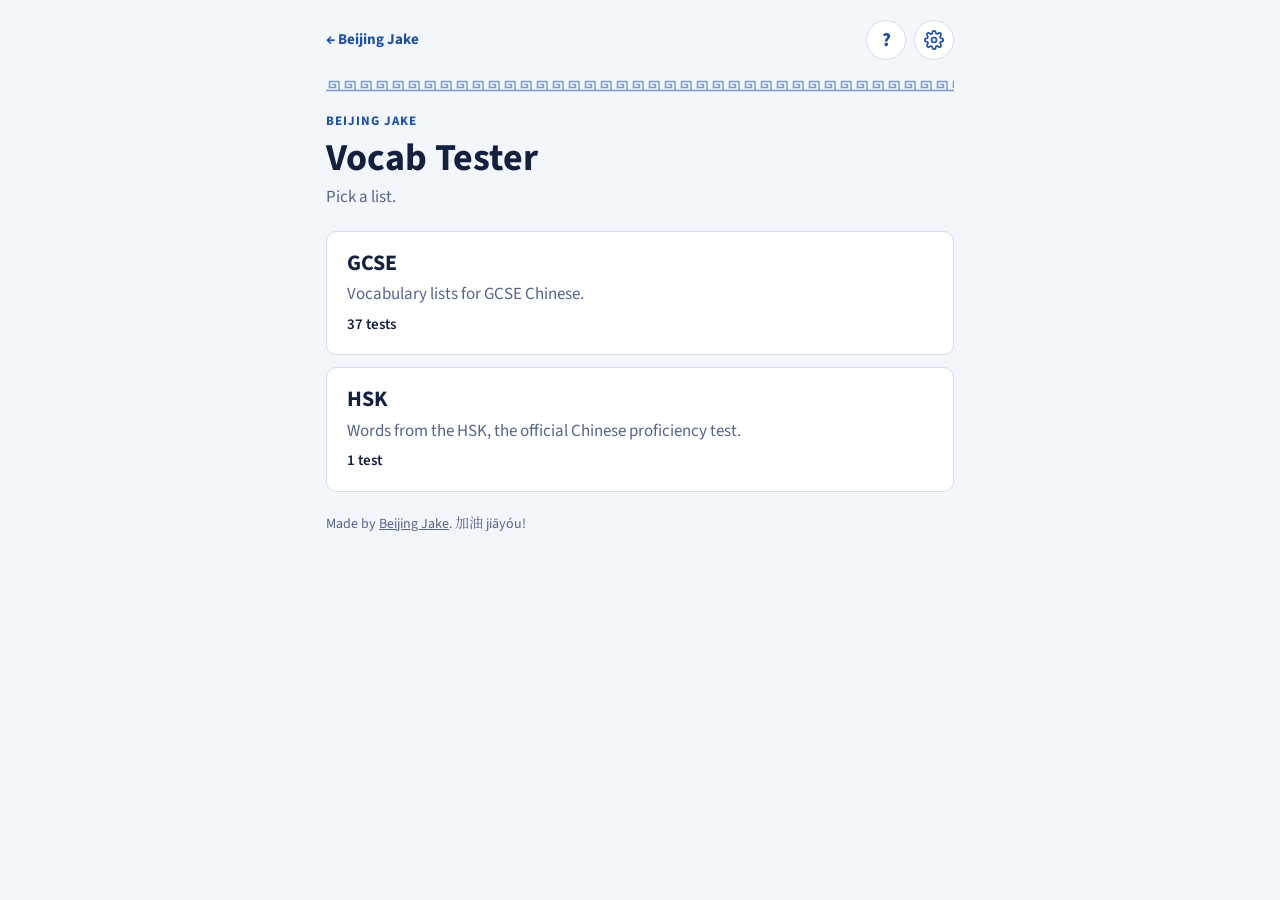
==== commit d61657ba: "NEW TESTER" ====
--- a/drill/index.html
+++ b/drill/index.html
@@ -3,42 +3,30 @@
 <head>
 <meta charset="utf-8">
 <meta name="viewport" content="width=device-width,initial-scale=1,viewport-fit=cover">
+<title>Vocab Tester · Beijing Jake</title>
 <meta name="theme-color" content="#1d4fa3">
 <link rel="manifest" href="../manifest.webmanifest">
 <link rel="icon" type="image/png" sizes="192x192" href="../icons/icon-192.png">
 <link rel="apple-touch-icon" href="../icons/apple-touch-icon.png">
 <meta name="apple-mobile-web-app-capable" content="yes">
 <meta name="apple-mobile-web-app-title" content="BJ Drill">
-<style>html{color-scheme:light}body{margin:0;font:14px system-ui,sans-serif}img{max-width:100%}[hidden]{display:none!important}:root{padding-top:env(safe-area-inset-top,0px);padding-bottom:env(safe-area-inset-bottom,0px)}</style>
-</head>
-<body>
-<title>HSK 1–3 Word Drill · Beijing Jake</title>
-<meta name="claude:viewport-fit-sides" content="cover">
 <link rel="preconnect" href="https://fonts.googleapis.com">
 <link rel="preconnect" href="https://fonts.gstatic.com" crossorigin>
-<link rel="stylesheet" href="https://fonts.googleapis.com/css2?family=Noto+Serif+SC:wght@500;700&family=Source+Sans+3:wght@400;600;700&display=swap">
+<link rel="stylesheet" href="https://fonts.googleapis.com/css2?family=Noto+Serif+SC:wght@500;700&family=Noto+Serif+TC:wght@500;700&family=Source+Sans+3:wght@400;600;700&display=swap">
 <style>
-/* Layout: one centred column; a single drill card that moves through character -> pinyin -> meaning -> verdict. Blue-and-white porcelain palette, shared with the listening drill. */
+/* Vocab Tester. Blue-and-white porcelain palette. Word lists live in modules.js. */
 :root {
-  --bg: #f3f6fa;
-  --surface: #ffffff;
-  --ink: #13213f;
-  --muted: #56648a;
-  --line: #d6deeb;
-  --cobalt: #1d4fa3;
-  --cobalt-soft: #e4ecf8;
-  --on-cobalt: #ffffff;
-  --good: #1d7548;
-  --good-soft: #e1f2e8;
-  --bad: #b2362e;
-  --bad-soft: #f8e3e1;
-  --amber: #8a5a00;
-  --amber-soft: #fbf0d9;
+  --bg: #f3f6fa; --surface: #ffffff; --ink: #13213f; --muted: #56648a; --line: #d6deeb;
+  --cobalt: #1d4fa3; --cobalt-soft: #e4ecf8; --on-cobalt: #ffffff;
+  --good: #1d7548; --good-soft: #e1f2e8; --bad: #b2362e; --bad-soft: #f8e3e1;
+  --amber: #8a5a00; --amber-soft: #fbf0d9;
+  --seal: #b8322a; --seal-ink: #fff6ee;
   --font-ui: "Source Sans 3", "Segoe UI", system-ui, -apple-system, sans-serif;
   --font-zh: "Noto Serif SC", "Songti SC", "SimSun", serif;
 }
+:root[data-script="trad"] { --font-zh: "Noto Serif TC", "Songti TC", "PMingLiU", "Noto Serif SC", serif; }
 @media (prefers-color-scheme: dark) {
-  :root:not([data-theme="light"]) {
+  :root {
     --bg: #0c1321; --surface: #141e32; --ink: #e6ecf8; --muted: #9ba9c6; --line: #263450;
     --cobalt: #8aaef2; --cobalt-soft: #1b2946; --on-cobalt: #0c1321;
     --good: #66c897; --good-soft: #143022; --bad: #f08d83; --bad-soft: #3a1a18;
@@ -46,21 +34,18 @@
     color-scheme: dark;
   }
 }
-:root[data-theme="dark"] {
-  --bg: #0c1321; --surface: #141e32; --ink: #e6ecf8; --muted: #9ba9c6; --line: #263450;
-  --cobalt: #8aaef2; --cobalt-soft: #1b2946; --on-cobalt: #0c1321;
-  --good: #66c897; --good-soft: #143022; --bad: #f08d83; --bad-soft: #3a1a18;
-  --amber: #f0c56a; --amber-soft: #352a12;
-  color-scheme: dark;
-}
 * { box-sizing: border-box; }
 [hidden] { display: none !important; }
-body { background: var(--bg); color: var(--ink); font-family: var(--font-ui); font-size: 17px; line-height: 1.5; }
+html { color-scheme: light dark; }
+body {
+  margin: 0; background: var(--bg); color: var(--ink); font-family: var(--font-ui); font-size: 17px; line-height: 1.5;
+  padding-top: env(safe-area-inset-top, 0px); padding-bottom: env(safe-area-inset-bottom, 0px);
+}
 .wrap {
   max-width: 660px; margin: 0 auto;
   padding-left: max(16px, env(safe-area-inset-left, 0px));
   padding-right: max(16px, env(safe-area-inset-right, 0px));
-  padding-block: 28px 48px;
+  padding-block: 20px 48px;
   display: flex; flex-direction: column; gap: 20px;
 }
 .fret {
@@ -68,35 +53,82 @@
   -webkit-mask: url("data:image/svg+xml,%3Csvg xmlns='http://www.w3.org/2000/svg' width='16' height='12'%3E%3Cpath d='M0 10.5H16M13 10.5V1.5H3.5V7.5H9.5V4.5H6.5' fill='none' stroke='black' stroke-width='1.5'/%3E%3C/svg%3E") repeat-x left center / 16px 12px;
           mask: url("data:image/svg+xml,%3Csvg xmlns='http://www.w3.org/2000/svg' width='16' height='12'%3E%3Cpath d='M0 10.5H16M13 10.5V1.5H3.5V7.5H9.5V4.5H6.5' fill='none' stroke='black' stroke-width='1.5'/%3E%3C/svg%3E") repeat-x left center / 16px 12px;
 }
+.appbar { display: flex; justify-content: space-between; align-items: center; gap: 12px; }
+.home-link { color: var(--cobalt); font-weight: 700; text-decoration: none; font-size: 15px; }
+.tools { display: flex; gap: 8px; }
 header { display: flex; flex-direction: column; gap: 6px; }
 .eyebrow { font-size: 13px; letter-spacing: .08em; text-transform: uppercase; color: var(--cobalt); font-weight: 700; }
 .eyebrow .zh { font-family: var(--font-zh); letter-spacing: .02em; text-transform: none; }
 h1 { margin: 0; font-size: clamp(28px, 6vw, 38px); line-height: 1.1; text-wrap: balance; }
 .lede { margin: 0; color: var(--muted); max-width: 60ch; }
 .card { background: var(--surface); border: 1px solid var(--line); border-radius: 10px; padding: 22px; display: flex; flex-direction: column; gap: 18px; }
-.steps { margin: 0; padding-left: 20px; color: var(--muted); display: flex; flex-direction: column; gap: 4px; }
-.steps b { color: var(--ink); }
+.stack { display: flex; flex-direction: column; gap: 10px; }
 .hint { font-size: 14px; color: var(--muted); margin: 0; }
 .row { display: flex; flex-wrap: wrap; gap: 10px; align-items: center; }
+.row.center { justify-content: center; }
 .btn { font: inherit; font-weight: 700; border-radius: 999px; cursor: pointer; padding: 10px 20px; border: 1px solid var(--cobalt); background: var(--cobalt); color: var(--on-cobalt); }
 .btn.ghost { background: transparent; color: var(--cobalt); }
 .btn.small { padding: 6px 14px; font-size: 15px; }
+.btn.danger { background: transparent; color: var(--bad); border-color: var(--bad); }
+.btn.danger.solid { background: var(--bad); color: var(--surface); }
 .btn[disabled] { opacity: .5; cursor: default; }
-.btn:focus-visible, .opt:focus-visible, input:focus-visible, .icon-btn:focus-visible { outline: 3px solid var(--cobalt); outline-offset: 3px; }
-.toggle { display: inline-flex; align-items: center; gap: 8px; font-size: 15px; color: var(--muted); cursor: pointer; }
+.btn:focus-visible, .opt:focus-visible, input:focus-visible, .icon-btn:focus-visible, .linkish:focus-visible, .module-card:focus-visible { outline: 3px solid var(--cobalt); outline-offset: 3px; }
+.toggle { display: inline-flex; align-items: center; gap: 8px; font-size: 15px; color: var(--ink); cursor: pointer; }
 .toggle input { width: 18px; height: 18px; accent-color: var(--cobalt); }
-
-.topbar { display: flex; justify-content: space-between; align-items: baseline; gap: 12px; flex-wrap: wrap; font-variant-numeric: tabular-nums; }
+.icon-btn { width: 40px; height: 40px; border-radius: 50%; border: 1px solid var(--line); background: var(--surface); color: var(--cobalt); cursor: pointer; display: grid; place-items: center; padding: 0; font: 800 19px/1 var(--font-ui); }
+.icon-btn svg { width: 20px; height: 20px; }
+.icon-btn.sm { width: 32px; height: 32px; flex: none; }
+.icon-btn.sm svg { width: 16px; height: 16px; }
+.icon-btn.big { width: 84px; height: 84px; }
+.icon-btn.big svg { width: 38px; height: 38px; }
+.linkish { font: inherit; font-size: 14px; background: none; border: none; color: var(--muted); text-decoration: underline; cursor: pointer; padding: 0; }
+.back { align-self: flex-start; color: var(--cobalt); font-weight: 700; text-decoration: none; font-size: 15px; }
+
+/* module list */
+.module-list { display: flex; flex-direction: column; gap: 12px; }
+.module-card { display: flex; flex-direction: column; gap: 6px; text-decoration: none; color: inherit; background: var(--surface); border: 1px solid var(--line); border-radius: 10px; padding: 18px 20px; }
+.module-card:hover { border-color: var(--cobalt); }
+.mc-top { display: flex; justify-content: space-between; gap: 10px; font-size: 13px; font-weight: 700; letter-spacing: .06em; text-transform: uppercase; color: var(--cobalt); }
+.mc-title { margin: 0; font-size: 22px; line-height: 1.2; }
+.mc-blurb { margin: 0; color: var(--muted); }
+.mc-status { margin: 0; font-weight: 600; font-size: 15px; }
+.mc-status.done { color: var(--good); }
+.module-card.compact { flex-direction: row; justify-content: space-between; align-items: center; gap: 12px; padding: 14px 18px; }
+.module-card.compact .mc-title { font-size: 18px; }
+.module-card.compact .mc-side { text-align: right; flex: none; max-width: 45%; }
+.module-card.compact .mc-count { font-size: 13px; color: var(--muted); font-weight: 600; }
+.module-card.soon { opacity: .6; cursor: default; }
+.module-card.soon:hover { border-color: var(--line); }
+.module-card.all { border-color: var(--cobalt); border-width: 2px; }
+.tick { display: inline-grid; place-items: center; width: 22px; height: 22px; border-radius: 50%; background: var(--good); color: var(--surface); font-size: 13px; font-weight: 800; margin-right: 6px; vertical-align: -4px; }
+.sec-h { margin: 10px 0 0; font-size: 13px; font-weight: 700; letter-spacing: .06em; text-transform: uppercase; color: var(--muted); }
+.group-progress { display: flex; flex-direction: column; gap: 6px; }
+
+/* module screen */
+.big-line { margin: 0; font-size: 26px; font-weight: 700; line-height: 1.2; }
+.result-big { font-size: clamp(40px, 11vw, 56px); font-weight: 700; line-height: 1; font-variant-numeric: tabular-nums; }
+.advice { margin: 0; padding: 12px 14px; border-radius: 8px; background: var(--amber-soft); color: var(--amber); font-weight: 600; }
+.done-widget { display: flex; gap: 20px; align-items: center; padding: 20px; border-radius: 10px; background: var(--good-soft); }
+.seal { flex: none; width: 78px; height: 78px; border-radius: 10px; background: var(--seal); color: var(--seal-ink); display: grid; place-items: center; font-family: var(--font-zh); font-size: 50px; font-weight: 700; line-height: 1; box-shadow: inset 0 0 0 4px var(--seal), inset 0 0 0 6px var(--seal-ink); transform: rotate(-4deg); animation: stamp .45s cubic-bezier(.2, 1.6, .4, 1) both; }
+@keyframes stamp { from { transform: rotate(-4deg) scale(1.6); opacity: 0; } to { transform: rotate(-4deg) scale(1); opacity: 1; } }
+.done-title { margin: 0; font-size: 22px; font-weight: 700; line-height: 1.25; color: var(--good); }
+.done-sub { margin: 4px 0 0; font-weight: 600; }
+.done-widget .zh { font-family: var(--font-zh); }
+
+/* drill */
+.topbar { display: flex; justify-content: space-between; align-items: center; gap: 10px; flex-wrap: wrap; font-variant-numeric: tabular-nums; }
 .topbar .count { font-weight: 700; }
-.tally { display: flex; gap: 14px; color: var(--muted); font-size: 15px; }
-.tally b { color: var(--ink); }
+.stats { display: flex; flex-wrap: wrap; gap: 4px 18px; font-size: 15px; color: var(--muted); font-variant-numeric: tabular-nums; margin-top: -8px; }
+.stats .r { color: var(--good); }
+.stats .w { color: var(--bad); }
 .bar { height: 6px; border-radius: 999px; background: var(--cobalt-soft); overflow: hidden; }
 .bar > span { display: block; height: 100%; width: 0; background: var(--cobalt); transition: width .25s ease; }
-
 .char { font-family: var(--font-zh); font-weight: 500; text-align: center; line-height: 1.15; padding-block: 8px 4px; font-size: clamp(64px, 18vw, 104px); overflow-wrap: anywhere; }
 .char.long { font-size: clamp(40px, 11vw, 64px); }
+.en-prompt { text-align: center; font-size: clamp(24px, 6vw, 32px); font-weight: 700; line-height: 1.25; padding-block: 18px 6px; text-wrap: balance; }
+.listen-prompt { display: flex; flex-direction: column; align-items: center; gap: 10px; padding-block: 14px 4px; }
 .step-label { font-size: 13px; font-weight: 700; letter-spacing: .06em; text-transform: uppercase; color: var(--muted); }
-.opts { display: grid; grid-template-columns: repeat(2, minmax(0, 1fr)); gap: 10px; }
+.opts { display: grid; grid-template-columns: repeat(2, minmax(0, 1fr)); gap: 10px; margin-top: 10px; }
 @media (max-width: 380px) { .opts { grid-template-columns: 1fr; } }
 .opt { font: inherit; font-size: 19px; font-weight: 600; cursor: pointer; display: flex; gap: 10px; align-items: center; text-align: left; padding: 11px 12px; border-radius: 8px; border: 1px solid var(--line); background: var(--surface); color: var(--ink); min-width: 0; overflow-wrap: anywhere; }
 .opt:hover:not([disabled]) { border-color: var(--cobalt); }
@@ -106,21 +138,16 @@
 .opt.right .key { background: var(--good); color: var(--surface); }
 .opt.wrong { border-color: var(--bad); background: var(--bad-soft); }
 .opt.wrong .key { background: var(--bad); color: var(--surface); }
-
 .pyline { display: flex; align-items: center; justify-content: center; gap: 12px; flex-wrap: wrap; text-align: center; }
 .pyline .py { font-size: 26px; font-weight: 700; color: var(--cobalt); }
-.pyline .tag { font-size: 14px; font-weight: 700; padding: 3px 10px; border-radius: 999px; }
+.tag { font-size: 14px; font-weight: 700; padding: 3px 10px; border-radius: 999px; }
 .tag.good { background: var(--good-soft); color: var(--good); }
 .tag.bad { background: var(--bad-soft); color: var(--bad); }
-.icon-btn { width: 40px; height: 40px; border-radius: 50%; border: 1px solid var(--line); background: var(--surface); color: var(--cobalt); cursor: pointer; display: grid; place-items: center; }
-.icon-btn svg { width: 20px; height: 20px; }
-.linkish { font: inherit; font-size: 14px; background: none; border: none; color: var(--muted); text-decoration: underline; cursor: pointer; padding: 0; }
-
 .answer { display: flex; gap: 10px; flex-wrap: wrap; }
 .answer input { flex: 1 1 220px; min-width: 0; font: inherit; font-size: 18px; padding: 10px 14px; border-radius: 8px; border: 1px solid var(--line); background: var(--surface); color: var(--ink); }
 .answer input:disabled { opacity: .75; }
-
-.verdict-box { border-radius: 8px; padding: 14px 16px; display: flex; flex-direction: column; gap: 6px; }
+.hint-box { border: 1px dashed var(--line); border-radius: 8px; padding: 10px 12px; }
+.verdict-box { border-radius: 8px; padding: 14px 16px; display: flex; flex-direction: column; gap: 8px; }
 .verdict-box.good { background: var(--good-soft); }
 .verdict-box.bad { background: var(--bad-soft); }
 .verdict-box.wait { background: var(--cobalt-soft); }
@@ -128,17 +155,23 @@
 .verdict-box.good .verdict-title { color: var(--good); }
 .verdict-box.bad .verdict-title { color: var(--bad); }
 .verdict-box.wait .verdict-title { color: var(--cobalt); }
+.answer-line { display: flex; align-items: center; gap: 12px; flex-wrap: wrap; }
+.answer-line .zh { font-family: var(--font-zh); font-size: 34px; line-height: 1.2; }
+.answer-line .py { font-size: 22px; font-weight: 700; color: var(--cobalt); }
 .meaning { font-size: 18px; }
 .note { font-size: 15px; color: var(--muted); }
-.note .by { font-weight: 700; }
-
-.result-big { font-size: clamp(44px, 12vw, 64px); font-weight: 700; line-height: 1; font-variant-numeric: tabular-nums; }
-.result-sub { margin: 0; color: var(--muted); }
-.stat-row { display: flex; gap: 22px; flex-wrap: wrap; }
-.stat { display: flex; flex-direction: column; }
-.stat .n { font-size: 26px; font-weight: 700; font-variant-numeric: tabular-nums; }
-.stat .l { font-size: 14px; color: var(--muted); }
-.field-label { font-size: 13px; font-weight: 700; letter-spacing: .06em; text-transform: uppercase; color: var(--muted); }
+.extra { border-top: 1px solid var(--line); padding-top: 12px; display: flex; flex-direction: column; gap: 4px; }
+.extra-label { font-size: 12px; font-weight: 700; letter-spacing: .06em; text-transform: uppercase; color: var(--muted); }
+.ex-line { display: flex; align-items: flex-start; gap: 10px; }
+.ex-line .icon-btn.sm { margin-top: 2px; }
+.ex-zh { font-family: var(--font-zh); font-size: 20px; line-height: 1.45; }
+.ex-py { color: var(--cobalt); font-weight: 600; }
+.ex-en { color: var(--muted); }
+.tip { font-size: 16px; line-height: 1.5; }
+.audio-status { font-size: 14px; color: var(--muted); margin: 0; }
+.audio-status.warn { color: var(--bad); }
+
+/* tables */
 .table-wrap { overflow-x: auto; border: 1px solid var(--line); border-radius: 8px; }
 table { border-collapse: collapse; width: 100%; font-size: 15px; }
 th, td { text-align: left; padding: 8px 12px; border-bottom: 1px solid var(--line); vertical-align: top; }
@@ -146,231 +179,682 @@
 tr:last-child td { border-bottom: none; }
 td.hz { font-family: var(--font-zh); font-size: 18px; white-space: nowrap; }
 td.py { color: var(--cobalt); white-space: nowrap; }
+td.typed { color: var(--muted); font-style: italic; }
 .chip { display: inline-block; font-size: 12px; font-weight: 700; padding: 1px 8px; border-radius: 999px; background: var(--amber-soft); color: var(--amber); margin-left: 6px; white-space: nowrap; }
-.stats { display: flex; flex-wrap: wrap; gap: 4px 18px; font-size: 15px; color: var(--muted); align-items: baseline; font-variant-numeric: tabular-nums; margin-top: -8px; }
-.stats .r { color: var(--good); }
-.stats .w { color: var(--bad); }
-td.typed { color: var(--muted); font-style: italic; }
-.settings { display: flex; flex-direction: column; gap: 12px; border-top: 1px solid var(--line); padding-top: 16px; }
 .seg { display: flex; flex-wrap: wrap; gap: 8px; }
 .seg input { position: absolute; opacity: 0; pointer-events: none; }
 .seg label { border: 1px solid var(--line); border-radius: 999px; padding: 7px 14px; cursor: pointer; font-weight: 600; font-size: 15px; color: var(--ink); background: var(--surface); }
 .seg input:checked + label { background: var(--cobalt); border-color: var(--cobalt); color: var(--on-cobalt); }
 .seg input:focus-visible + label { outline: 3px solid var(--cobalt); outline-offset: 2px; }
 .seg input:disabled + label { opacity: .45; cursor: default; }
-.audio-status { font-size: 14px; color: var(--muted); margin: 0; }
-.audio-status.warn { color: var(--bad); }
-.extra { border-top: 1px solid var(--line); padding-top: 12px; display: flex; flex-direction: column; gap: 4px; }
-.extra-label { font-size: 12px; font-weight: 700; letter-spacing: .06em; text-transform: uppercase; color: var(--muted); }
-.ex-line { display: flex; align-items: flex-start; gap: 10px; }
-.ex-zh { font-family: var(--font-zh); font-size: 20px; line-height: 1.45; }
-.ex-py { color: var(--cobalt); font-weight: 600; }
-.ex-en { color: var(--muted); }
-.icon-btn.sm { width: 32px; height: 32px; flex: none; margin-top: 2px; }
-.icon-btn.sm svg { width: 16px; height: 16px; }
-.tip { font-size: 16px; line-height: 1.5; }
-.hint-box { border: 1px dashed var(--line); border-radius: 8px; padding: 10px 12px; display: flex; flex-direction: column; gap: 2px; }
-textarea.copybox { width: 100%; min-height: 120px; font: 14px/1.4 ui-monospace, Menlo, monospace; border: 1px solid var(--line); border-radius: 8px; padding: 10px; background: var(--surface); color: var(--ink); }
+.seg .zh { font-family: var(--font-zh); }
+
+/* dialogs */
+dialog { border: 1px solid var(--line); border-radius: 12px; padding: 0; background: var(--surface); color: var(--ink); width: min(560px, calc(100vw - 24px)); max-height: calc(100vh - 24px); max-height: calc(100dvh - 24px); overflow: auto; }
+dialog::backdrop { background: rgba(10, 18, 35, .55); }
+.dlg { display: flex; flex-direction: column; gap: 20px; padding: 0 22px 22px; }
+.dlg-head { display: flex; justify-content: space-between; align-items: center; gap: 12px; position: sticky; top: 0; background: var(--surface); padding-top: 18px; padding-bottom: 6px; z-index: 1; }
+.dlg h2 { margin: 0; font-size: 22px; }
+.dlg h3 { margin: 0 0 4px; font-size: 17px; }
+.dlg p { margin: 0; }
+fieldset { border: 0; margin: 0; padding: 0; display: flex; flex-direction: column; gap: 8px; min-width: 0; }
+legend { font-size: 13px; font-weight: 700; letter-spacing: .06em; text-transform: uppercase; color: var(--muted); padding: 0; margin-bottom: 8px; }
+.danger-zone { border-top: 1px solid var(--line); padding-top: 18px; display: flex; flex-direction: column; gap: 10px; align-items: flex-start; }
+.faq { display: flex; flex-direction: column; gap: 4px; }
+.faq ol { margin: 0; padding-left: 20px; display: flex; flex-direction: column; gap: 4px; }
 footer { font-size: 14px; color: var(--muted); }
 footer .zh { font-family: var(--font-zh); }
-@media (prefers-reduced-motion: reduce) { .bar > span { transition: none; } }
+@media (prefers-reduced-motion: reduce) { .bar > span { transition: none; } .seal { animation: none; } }
 </style>
+</head>
+<body>
 
 <main class="wrap">
-  <a href="../" class="home-link" style="color:var(--cobalt);font-weight:700;text-decoration:none;font-size:15px">← Beijing Jake</a>
+  <div class="appbar">
+    <a href="../index.html" class="home-link">← Beijing Jake</a>
+    <div class="tools">
+      <button class="icon-btn" id="help-open" type="button" aria-label="Help and FAQs">?</button>
+      <button class="icon-btn" id="settings-open" type="button" aria-label="Settings">
+        <svg viewBox="0 0 24 24" fill="none" stroke="currentColor" stroke-width="2" stroke-linecap="round" stroke-linejoin="round" aria-hidden="true"><circle cx="12" cy="12" r="3"/><path d="M19.4 15a1.7 1.7 0 0 0 .3 1.8l.1.1a2 2 0 1 1-2.8 2.8l-.1-.1a1.7 1.7 0 0 0-1.8-.3 1.7 1.7 0 0 0-1 1.5V21a2 2 0 1 1-4 0v-.1a1.7 1.7 0 0 0-1.1-1.5 1.7 1.7 0 0 0-1.8.3l-.1.1a2 2 0 1 1-2.8-2.8l.1-.1a1.7 1.7 0 0 0 .3-1.8 1.7 1.7 0 0 0-1.5-1H3a2 2 0 1 1 0-4h.1a1.7 1.7 0 0 0 1.5-1.1 1.7 1.7 0 0 0-.3-1.8l-.1-.1a2 2 0 1 1 2.8-2.8l.1.1a1.7 1.7 0 0 0 1.8.3H9a1.7 1.7 0 0 0 1-1.5V3a2 2 0 1 1 4 0v.1a1.7 1.7 0 0 0 1 1.5 1.7 1.7 0 0 0 1.8-.3l.1-.1a2 2 0 1 1 2.8 2.8l-.1.1a1.7 1.7 0 0 0-.3 1.8V9a1.7 1.7 0 0 0 1.5 1H21a2 2 0 1 1 0 4h-.1a1.7 1.7 0 0 0-1.5 1z"/></svg>
+      </button>
+    </div>
+  </div>
   <div class="fret" aria-hidden="true"></div>
-  <header>
-    <span class="eyebrow"><span class="zh">汉语水平考试</span> Hànyǔ Shuǐpíng Kǎoshì · HSK 1–3</span>
-    <h1>HSK 1–3 Word Drill</h1>
-    <p class="lede">134 everyday words from HSK levels 1–3, in random order. Find out how many you can read and understand, and come away with a list of the ones to learn.</p>
-  </header>
-
-  <section id="start" class="card" aria-label="Start">
-    <ol class="steps">
-      <li><b>See the character</b> and pick its pinyin from six options.</li>
-      <li><b>Hear it and see the right pinyin</b>, whether you got it or not.</li>
-      <li id="step-mark"><b>Give the English meaning:</b> type it, or switch to self-marking to reveal the answer and mark yourself. Close typed answers count.</li>
-      <li><b>Overrule the marking</b> if you mistyped or hit Enter too early.</li>
-      <li><b>See it in a sentence, with a memory tip</b>, after each word. Stuck? Use the sentence as a hint first; it's flagged in your results.</li>
-    </ol>
-    <div class="settings">
-      <div class="row">
-        <span class="hint">Answer by:</span>
-        <div class="seg" role="radiogroup" aria-label="How to answer">
-          <input type="radio" name="mode" id="mode-type" value="type" checked><label for="mode-type">Typing the meaning</label>
-          <input type="radio" name="mode" id="mode-self" value="self"><label for="mode-self">Self-marking</label>
-        </div>
-      </div>
-      <label class="toggle" for="audio-on"><input type="checkbox" id="audio-on" checked> Play each word aloud when the pinyin is revealed</label>
-      <label class="toggle" for="extras-on"><input type="checkbox" id="extras-on" checked> Show an example sentence and a memory tip after each word</label>
-      <div class="row">
-        <span class="hint" id="voice-label" hidden>Voice:</span>
-        <div class="seg" role="radiogroup" aria-label="Voice" id="voice-choice" hidden>
-          <input type="radio" name="voice" id="voice-device" value="device" checked><label for="voice-device">Device voice</label>
-          <input type="radio" name="voice" id="voice-claude" value="claude" disabled><label for="voice-claude">Claude voice</label>
-        </div>
-        <button class="btn ghost small" id="test-audio" type="button">Test audio</button>
-      </div>
-      <p class="audio-status" id="audio-status">Press Test audio to check you can hear 你好 (nǐ hǎo).</p>
-    </div>
-    <p class="hint" id="resume-note" hidden></p>
-    <div class="row">
-      <button class="btn" id="resume-btn" type="button" hidden>Resume</button>
-      <button class="btn" id="start-btn" type="button">Start all 134</button>
-    </div>
-    <p class="hint">Your progress is saved in this browser, so you can stop and come back. Keys: 1–6 to pick pinyin, Enter to submit and to go on.</p>
+
+  <!-- All lists -->
+  <section id="scr-modules" class="stack" style="gap:20px">
+    <header>
+      <span class="eyebrow">Beijing Jake</span>
+      <h1>Vocab Tester</h1>
+      <p class="lede">Pick a list.</p>
+    </header>
+    <div class="module-list" id="module-list"></div>
+    <p class="hint" id="no-modules" hidden>The word lists didn't load. Check your connection and refresh.</p>
   </section>
 
-  <section id="drill" class="card" hidden aria-live="polite">
+  <!-- A group of lists or tests, like GCSE or AQA -->
+  <section id="scr-group" class="stack" style="gap:20px" hidden>
+    <a class="back" id="g-back" href="#">← All lists</a>
+    <header>
+      <span class="eyebrow" id="g-eyebrow"></span>
+      <h1 id="g-title"></h1>
+      <p class="lede" id="g-desc"></p>
+    </header>
+    <div class="stack" id="g-body" style="gap:14px"></div>
+  </section>
+
+  <!-- One module: start, pause, results, completion -->
+  <section id="scr-module" class="stack" style="gap:20px" hidden>
+    <a class="back" id="m-back" href="#">← All lists</a>
+    <header>
+      <span class="eyebrow" id="m-eyebrow"></span>
+      <h1 id="m-title"></h1>
+      <p class="lede" id="m-desc"></p>
+    </header>
+    <div class="card" id="m-body"></div>
+  </section>
+
+  <!-- A round in progress -->
+  <section id="scr-drill" class="card" hidden aria-live="polite">
     <div class="topbar">
-      <span class="count" id="d-count">Word 1 of 134</span>
-      <button class="btn ghost small" id="review-btn" type="button">Review answers</button>
+      <span class="count" id="d-count"></span>
+      <div class="row" style="gap:8px">
+        <button class="btn ghost small" id="review-btn" type="button">Review answers</button>
+        <button class="btn ghost small" id="pause-btn" type="button">Pause</button>
+      </div>
     </div>
     <div class="stats">
-      <span>Meaning: <b class="r" id="t-mean">0</b> right · <b class="w" id="t-mean-w">0</b> wrong</span>
-      <span>Pinyin: <b class="r" id="t-py">0</b> right · <b class="w" id="t-py-w">0</b> wrong</span>
-      <span id="t-pct"></span>
+      <span>Right <b class="r" id="t-right">0</b> · Wrong <b class="w" id="t-wrong">0</b></span>
+      <span id="t-py-wrap" hidden>Pinyin <b class="r" id="t-py">0</b> right · <b class="w" id="t-py-w">0</b> wrong</span>
     </div>
     <div class="bar"><span id="d-bar"></span></div>
 
-    <div class="char" id="d-char" lang="zh-CN"></div>
-
-    <div id="phase-pinyin">
-      <div class="step-label" style="margin-bottom:10px">Pick the pinyin</div>
+    <div class="char" id="d-char" hidden></div>
+    <div class="pyline" id="d-py-shown" hidden>
+      <span class="py" id="d-py-text"></span>
+      <button class="icon-btn" id="shown-speak" type="button" aria-label="Hear the word"><svg viewBox="0 0 24 24" fill="none" stroke="currentColor" stroke-width="2" stroke-linecap="round" stroke-linejoin="round" aria-hidden="true"><path d="M11 5 6 9H3v6h3l5 4z" fill="currentColor"/><path d="M15.5 8.5a5 5 0 0 1 0 7"/><path d="M18.5 5.5a9 9 0 0 1 0 13"/></svg></button>
+    </div>
+    <div class="en-prompt" id="d-en" hidden></div>
+    <div class="listen-prompt" id="d-listen" hidden>
+      <button class="icon-btn big" id="listen-btn" type="button" aria-label="Play the word"><svg viewBox="0 0 24 24" fill="none" stroke="currentColor" stroke-width="2" stroke-linecap="round" stroke-linejoin="round" aria-hidden="true"><path d="M11 5 6 9H3v6h3l5 4z" fill="currentColor"/><path d="M15.5 8.5a5 5 0 0 1 0 7"/><path d="M18.5 5.5a9 9 0 0 1 0 13"/></svg></button>
+      <span class="hint">Tap to hear it again</span>
+    </div>
+
+    <div id="phase-pinyin" hidden>
+      <div class="step-label">Pick the pinyin</div>
       <div class="opts" id="opts"></div>
     </div>
 
-    <div id="phase-meaning" hidden>
+    <div id="pyline" class="stack" hidden>
       <div class="pyline">
         <span class="py" id="d-py"></span>
-        <button class="icon-btn" id="speak-btn" type="button" aria-label="Hear the word">
-          <svg viewBox="0 0 24 24" fill="none" stroke="currentColor" stroke-width="2" stroke-linecap="round" stroke-linejoin="round" aria-hidden="true"><path d="M11 5 6 9H3v6h3l5 4z" fill="currentColor"/><path d="M15.5 8.5a5 5 0 0 1 0 7"/><path d="M18.5 5.5a9 9 0 0 1 0 13"/></svg>
-        </button>
+        <button class="icon-btn" id="speak-btn" type="button" aria-label="Hear the word"><svg viewBox="0 0 24 24" fill="none" stroke="currentColor" stroke-width="2" stroke-linecap="round" stroke-linejoin="round" aria-hidden="true"><path d="M11 5 6 9H3v6h3l5 4z" fill="currentColor"/><path d="M15.5 8.5a5 5 0 0 1 0 7"/><path d="M18.5 5.5a9 9 0 0 1 0 13"/></svg></button>
         <span class="tag" id="d-pytag"></span>
       </div>
-      <div class="row" style="justify-content:center;margin-top:6px">
-        <button class="linkish" id="py-override" type="button" hidden>I misclicked: count the pinyin as right</button>
-      </div>
-
-      <div style="margin-top:16px;display:flex;flex-direction:column;gap:10px">
-        <span class="step-label">What does it mean?</span>
-        <div id="type-block">
-          <form class="answer" id="answer-form" autocomplete="off">
-            <input type="text" id="meaning-input" placeholder="Type the English meaning" autocapitalize="off" spellcheck="false" aria-label="English meaning">
-            <button class="btn" id="submit-btn" type="submit">Check</button>
-            <button class="btn ghost" id="dunno-btn" type="button">Don't know</button>
-          </form>
+      <div class="row center"><button class="linkish" id="py-override" type="button" hidden>I misclicked. Count the pinyin as right</button></div>
+    </div>
+
+    <div id="phase-answer" class="stack" hidden>
+      <span class="step-label" id="ask-label">What does it mean?</span>
+      <div id="type-block">
+        <form class="answer" id="answer-form" autocomplete="off">
+          <input type="text" id="ans-input" autocapitalize="off" autocorrect="off" spellcheck="false">
+          <button class="btn" id="submit-btn" type="submit">Check</button>
+          <button class="btn ghost" id="dunno-btn" type="button">Don't know</button>
+        </form>
+      </div>
+      <div id="self-block" class="row" hidden>
+        <button class="btn" id="reveal-btn" type="button">Reveal the answer</button>
+        <span class="hint" id="self-hint">Say it in your head first.</span>
+      </div>
+      <div class="row">
+        <button class="linkish" id="hint-btn" type="button">Hint</button>
+        <button class="linkish" id="listen-fallback" type="button" hidden>No sound? Show the characters</button>
+      </div>
+      <div class="hint-box" id="hint-box" hidden>
+        <div class="ex-line">
+          <button class="icon-btn sm" id="hint-speak" type="button" aria-label="Hear the sentence"><svg viewBox="0 0 24 24" fill="none" stroke="currentColor" stroke-width="2" stroke-linecap="round" stroke-linejoin="round" aria-hidden="true"><path d="M11 5 6 9H3v6h3l5 4z" fill="currentColor"/><path d="M15.5 8.5a5 5 0 0 1 0 7"/></svg></button>
+          <div><div class="ex-zh" id="hint-zh"></div><div class="ex-py" id="hint-py"></div><div class="ex-en" id="hint-en"></div></div>
         </div>
-        <div id="self-block" class="row" hidden>
-          <button class="btn" id="reveal-btn" type="button">Reveal the meaning</button>
-          <span class="hint">Say it in your head first.</span>
+      </div>
+    </div>
+    <p class="audio-status warn" id="audio-warn" hidden></p>
+
+    <div class="verdict-box" id="verdict" hidden>
+      <span class="verdict-title" id="v-title"></span>
+      <div class="answer-line" id="v-answer" hidden>
+        <span class="zh" id="v-zh"></span>
+        <span class="py" id="v-py"></span>
+        <button class="icon-btn sm" id="v-speak" type="button" aria-label="Hear the word"><svg viewBox="0 0 24 24" fill="none" stroke="currentColor" stroke-width="2" stroke-linecap="round" stroke-linejoin="round" aria-hidden="true"><path d="M11 5 6 9H3v6h3l5 4z" fill="currentColor"/><path d="M15.5 8.5a5 5 0 0 1 0 7"/></svg></button>
+      </div>
+      <span class="meaning" id="v-meaning"></span>
+      <span class="note" id="v-note" hidden></span>
+      <div class="extra" id="v-example" hidden>
+        <span class="extra-label">In a sentence</span>
+        <div class="ex-line">
+          <button class="icon-btn sm" id="ex-speak" type="button" aria-label="Hear the sentence"><svg viewBox="0 0 24 24" fill="none" stroke="currentColor" stroke-width="2" stroke-linecap="round" stroke-linejoin="round" aria-hidden="true"><path d="M11 5 6 9H3v6h3l5 4z" fill="currentColor"/><path d="M15.5 8.5a5 5 0 0 1 0 7"/></svg></button>
+          <div><div class="ex-zh" id="ex-zh"></div><div class="ex-py" id="ex-py"></div><div class="ex-en" id="ex-en"></div></div>
         </div>
-        <div class="row"><button class="linkish" id="hint-btn" type="button">Hint: show it in a sentence</button></div>
-        <div class="hint-box" id="hint-box" hidden>
-          <div class="ex-line">
-            <button class="icon-btn sm" id="hint-speak" type="button" aria-label="Hear the sentence"><svg viewBox="0 0 24 24" fill="none" stroke="currentColor" stroke-width="2" stroke-linecap="round" stroke-linejoin="round" aria-hidden="true"><path d="M11 5 6 9H3v6h3l5 4z" fill="currentColor"/><path d="M15.5 8.5a5 5 0 0 1 0 7"/></svg></button>
-            <div><div class="ex-zh" id="hint-zh" lang="zh-CN"></div><div class="ex-py" id="hint-py"></div></div>
-          </div>
-        </div>
-        <p class="audio-status warn" id="audio-warn" hidden></p>
-      </div>
-
-      <div class="verdict-box" id="verdict" hidden style="margin-top:14px">
-        <span class="verdict-title" id="v-title"></span>
-        <span class="meaning" id="v-meaning"></span>
-        <span class="note" id="v-note" hidden></span>
-        <div class="extra" id="v-example" hidden>
-          <span class="extra-label">In a sentence</span>
-          <div class="ex-line">
-            <button class="icon-btn sm" id="ex-speak" type="button" aria-label="Hear the sentence"><svg viewBox="0 0 24 24" fill="none" stroke="currentColor" stroke-width="2" stroke-linecap="round" stroke-linejoin="round" aria-hidden="true"><path d="M11 5 6 9H3v6h3l5 4z" fill="currentColor"/><path d="M15.5 8.5a5 5 0 0 1 0 7"/></svg></button>
-            <div><div class="ex-zh" id="ex-zh" lang="zh-CN"></div><div class="ex-py" id="ex-py"></div><div class="ex-en" id="ex-en"></div></div>
-          </div>
-        </div>
-        <div class="extra" id="v-tip" hidden>
-          <span class="extra-label">Memory tip</span>
-          <span class="tip" id="tip-text"></span>
-        </div>
-        <div class="row" id="self-mark-row" style="margin-top:6px" hidden>
-          <button class="btn" id="knew-btn" type="button">I knew it</button>
-          <button class="btn ghost" id="didnt-btn" type="button">I didn't</button>
-          <span class="hint">Keys: Y or N</span>
-        </div>
-        <div class="row" style="margin-top:6px">
-          <button class="btn" id="next-btn" type="button">Next word</button>
-          <button class="btn ghost small" id="mean-override" type="button"></button>
-        </div>
+      </div>
+      <div class="extra" id="v-tip" hidden>
+        <span class="extra-label">Memory tip</span>
+        <span class="tip" id="tip-text"></span>
+        <span class="hint" id="tip-note" hidden>This tip is written for simplified characters.</span>
+      </div>
+      <div class="row" id="self-mark-row" hidden>
+        <button class="btn" id="knew-btn" type="button">I knew it</button>
+        <button class="btn ghost" id="didnt-btn" type="button">I didn't</button>
+        <span class="hint">Keys Y or N</span>
+      </div>
+      <div class="row" id="next-row">
+        <button class="btn" id="next-btn" type="button">Next word</button>
+        <button class="btn ghost small" id="mean-override" type="button"></button>
       </div>
     </div>
   </section>
 
-  <section id="review" class="card" hidden aria-label="Your answers">
+  <section id="review" class="card" hidden aria-label="Your answers this round">
     <div class="row" style="justify-content:space-between">
-      <span class="field-label" id="rv-title">Your answers so far</span>
+      <span class="step-label">Your answers this round</span>
       <button class="btn ghost small" id="review-close" type="button">Close</button>
     </div>
     <div class="seg" role="radiogroup" aria-label="Which answers to show">
-      <input type="radio" name="rv" id="rv-wrong" value="wrong" checked><label for="rv-wrong" id="rv-wrong-l">Wrong (0)</label>
-      <input type="radio" name="rv" id="rv-right" value="right"><label for="rv-right" id="rv-right-l">Right (0)</label>
-      <input type="radio" name="rv" id="rv-pinyin" value="pinyin"><label for="rv-pinyin" id="rv-pinyin-l">Pinyin missed (0)</label>
+      <input type="radio" name="rv" id="rv-wrong" value="wrong" checked><label for="rv-wrong" id="rv-wrong-l">Wrong</label>
+      <input type="radio" name="rv" id="rv-right" value="right"><label for="rv-right" id="rv-right-l">Right</label>
+      <input type="radio" name="rv" id="rv-pinyin" value="pinyin"><label for="rv-pinyin" id="rv-pinyin-l">Pinyin missed</label>
     </div>
     <div class="table-wrap" id="rv-table"><table><thead><tr><th>Chinese</th><th>Pinyin</th><th>English</th><th>You typed</th></tr></thead><tbody id="rv-body"></tbody></table></div>
     <p class="hint" id="rv-empty" hidden>Nothing here yet.</p>
-    <p class="hint">Most recent first.</p>
   </section>
 
-  <section id="done" class="card" hidden>
-    <div>
-      <div class="result-big" id="r-big">0 / 134</div>
-      <p class="result-sub" id="r-sub"></p>
-    </div>
-    <div class="stat-row">
-      <div class="stat"><span class="n" id="r-mean">0</span><span class="l">meanings known</span></div>
-      <div class="stat"><span class="n" id="r-py">0</span><span class="l">pinyin picked correctly</span></div>
-      <div class="stat"><span class="n" id="r-learn">0</span><span class="l">words to learn</span></div>
-    </div>
-
-    <div id="learn-block" style="display:flex;flex-direction:column;gap:8px">
-      <span class="field-label">Words to learn (meaning missed)</span>
-      <div class="table-wrap"><table><thead><tr><th>Chinese</th><th>Pinyin</th><th>English</th></tr></thead><tbody id="learn-body"></tbody></table></div>
-    </div>
-    <div id="pyonly-block" style="display:flex;flex-direction:column;gap:8px">
-      <span class="field-label">Meaning known, pinyin missed</span>
-      <div class="table-wrap"><table><thead><tr><th>Chinese</th><th>Pinyin</th><th>English</th></tr></thead><tbody id="pyonly-body"></tbody></table></div>
-    </div>
-
+  <footer>Made by <a href="../index.html" style="color:inherit">Beijing Jake</a>. <span class="zh" lang="zh-CN">加油</span> jiāyóu!</footer>
+</main>
+
+<!-- Settings -->
+<dialog id="dlg-settings" aria-labelledby="set-h">
+  <form method="dialog" class="dlg">
+    <div class="dlg-head"><h2 id="set-h">Settings</h2><button class="icon-btn" value="close" aria-label="Close settings">×</button></div>
+
+    <fieldset>
+      <legend>Test direction</legend>
+      <div class="seg">
+        <input type="radio" name="dir" id="dir-ce" value="ce"><label for="dir-ce">Chinese → English</label>
+        <input type="radio" name="dir" id="dir-ec" value="ec"><label for="dir-ec">English → Chinese</label>
+        <input type="radio" name="dir" id="dir-listen" value="listen"><label for="dir-listen">Listening</label>
+      </div>
+    </fieldset>
+
+    <fieldset id="fs-pinyin">
+      <legend>Pinyin</legend>
+      <div class="seg">
+        <input type="radio" name="pinyin" id="py-quiz" value="quiz"><label for="py-quiz">Pick the pinyin first</label>
+        <input type="radio" name="pinyin" id="py-show" value="show"><label for="py-show">Show it from the start</label>
+        <input type="radio" name="pinyin" id="py-hide" value="hide"><label for="py-hide">Hide it until I answer</label>
+      </div>
+      <p class="hint" id="py-note" hidden>Pinyin options are for Chinese → English. The other directions show pinyin with the answer.</p>
+    </fieldset>
+
+    <fieldset>
+      <legend>Characters</legend>
+      <div class="seg">
+        <input type="radio" name="script" id="sc-simp" value="simp"><label for="sc-simp">Simplified <span class="zh" lang="zh-CN">简体</span> jiǎntǐ</label>
+        <input type="radio" name="script" id="sc-trad" value="trad"><label for="sc-trad">Traditional <span class="zh" lang="zh-Hant">繁體</span> fántǐ</label>
+      </div>
+    </fieldset>
+
+    <fieldset>
+      <legend>Answer by</legend>
+      <div class="seg">
+        <input type="radio" name="answer" id="an-type" value="type"><label for="an-type">Typing</label>
+        <input type="radio" name="answer" id="an-self" value="self"><label for="an-self">Marking myself</label>
+      </div>
+    </fieldset>
+
+    <fieldset>
+      <legend>Voice</legend>
+      <div class="seg">
+        <input type="radio" name="voice" id="vo-female" value="female"><label for="vo-female">Female</label>
+        <input type="radio" name="voice" id="vo-male" value="male"><label for="vo-male">Male</label>
+      </div>
+      <label class="toggle" for="set-audio"><input type="checkbox" id="set-audio"> Read each word aloud</label>
+      <div class="row"><button class="btn ghost small" id="test-voice" type="button">Test the voice</button></div>
+      <p class="audio-status" id="voice-status"></p>
+    </fieldset>
+
+    <fieldset>
+      <legend>After each word</legend>
+      <label class="toggle" for="set-extras"><input type="checkbox" id="set-extras"> Show an example sentence and a memory tip</label>
+    </fieldset>
+
+    <div class="danger-zone" id="reset-zone">
+      <h3 id="reset-h">This module</h3>
+      <p class="hint" id="reset-hint">Reset takes the module back to round zero with the full word list.</p>
+      <button class="btn danger" id="reset-btn" type="button">Reset module</button>
+    </div>
+
+    <div class="row"><button class="btn" value="close">Done</button></div>
+  </form>
+</dialog>
+
+<!-- Are you sure? -->
+<dialog id="dlg-confirm" aria-labelledby="cf-h">
+  <form method="dialog" class="dlg">
+    <div class="dlg-head"><h2 id="cf-h">Reset this module?</h2></div>
+    <p>Are you sure? Progress will be lost.</p>
     <div class="row">
-      <button class="btn ghost" id="review-all-btn" type="button">Review right and wrong answers</button>
-      <button class="btn" id="download-btn" type="button" hidden>Download Pleco file</button>
-      <button class="btn ghost" id="copy-btn" type="button">Copy words to learn</button>
-      <button class="btn ghost" id="again-btn" type="button">Drill the words to learn</button>
-      <button class="btn ghost" id="restart-btn" type="button">Start over with all 134</button>
-    </div>
-    <span class="hint" id="export-status"></span>
-    <textarea class="copybox" id="copybox" hidden readonly aria-label="Words to learn as tab-separated text"></textarea>
-  </section>
-
-  <footer>Made by <a href="../" style="color:inherit">Beijing Jake</a>. <span class="zh">加油</span> jiāyóu!</footer>
-</main>
-
+      <button class="btn ghost" value="cancel">Cancel</button>
+      <button class="btn danger solid" value="reset" id="cf-yes">Reset module</button>
+    </div>
+  </form>
+</dialog>
+
+<!-- Help -->
+<dialog id="dlg-help" aria-labelledby="help-h">
+  <form method="dialog" class="dlg">
+    <div class="dlg-head"><h2 id="help-h">How it works</h2><button class="icon-btn" value="close" aria-label="Close help">×</button></div>
+    <div class="faq">
+      <h3>A module in three steps</h3>
+      <ol>
+        <li>Go through every word in the module.</li>
+        <li>Retry only the ones you got wrong, round after round, until none are left.</li>
+        <li>Try the entire module in one go. Every word right with no pause and the module is complete.</li>
+      </ol>
+    </div>
+    <div class="faq">
+      <h3>What's a take?</h3>
+      <p>Each run through the entire module is a take. Passing in one take is the dream.</p>
+    </div>
+    <div class="faq">
+      <h3>Write them down</h3>
+      <p>After each round write the words you missed by hand before you retry. You can also export them as a PDF.</p>
+    </div>
+    <div class="faq">
+      <h3>Pausing</h3>
+      <p>Your progress saves in this browser so you can stop any time. A paused take can't complete the module though. Finish it to see which words to retry.</p>
+    </div>
+    <div class="faq">
+      <h3>Typing answers</h3>
+      <p>Close answers count and small typos are fine. If the marking gets it wrong press I actually knew it. For English → Chinese type the characters or the pinyin with tone marks or numbers, like ni3 hao3.</p>
+    </div>
+    <div class="faq">
+      <h3>Settings</h3>
+      <p>Choose the test direction, how pinyin shows, simplified or traditional characters, the voice, and typing or marking yourself. Reset a module there too.</p>
+    </div>
+    <div class="faq">
+      <h3>Keys</h3>
+      <p>1 to 6 picks the pinyin. Enter checks and moves on. Y or N marks yourself.</p>
+    </div>
+    <div class="faq">
+      <h3>No sound?</h3>
+      <p>Check your volume and that your phone isn't on silent. The voices come from your device, so if it has no male Chinese voice you'll hear its default.</p>
+    </div>
+    <div class="faq">
+      <h3>Keep it as an app</h3>
+      <p>On a Mac in Safari choose File then Add to Dock. In Chrome click the install icon in the address bar. On an iPhone tap Share then Add to Home Screen.</p>
+    </div>
+    <div class="faq">
+      <h3>More questions</h3>
+      <p>More FAQs and a contact page are coming shortly.</p>
+    </div>
+    <div class="row"><button class="btn" value="close">Got it</button></div>
+  </form>
+</dialog>
+
+<script src="modules.js"></script>
 <script>
-const WORDS = [["矮","ǎi","short (in height)","我弟弟比我矮一点儿。","Wǒ dìdi bǐ wǒ ǎi yìdiǎnr.","My younger brother is a bit shorter than me.","Short in height: people, buildings, tables. Opposite: 高 (gāo). Short in length or time is 短 (duǎn). Both 矮 (ǎi) and 短 (duǎn) contain 矢 (shǐ, arrow); an old dictionary explains 短 (duǎn) with arrows as a measuring standard."],["爱好","àihào","hobby","我的爱好是弹吉他和看书。","Wǒ de àihào shì tán jítā hé kàn shū.","My hobbies are playing the guitar and reading.","好 (hào) is read hào here, 'to be fond of', not hǎo 'good'. Same reading in 好奇 (hàoqí, curious)."],["白天","báitiān","daytime","白天我工作，晚上学中文。","Báitiān wǒ gōngzuò, wǎnshang xué Zhōngwén.","I work during the day and study Chinese in the evening.","Literally 'white sky'. Opposite: 晚上 (wǎnshang, evening) or 黑夜 (hēiyè, night)."],["办","bàn","to do; to handle","这件事我来办。","Zhè jiàn shì wǒ lái bàn.","I'll handle this.","Very common in 怎么办？(zěnme bàn?), 'what shall we do?'. Also in 办公室 (bàngōngshì, office) and 办签证 (bàn qiānzhèng, to get a visa)."],["帮忙","bāngmáng","to help","你能帮个忙吗？","Nǐ néng bāng ge máng ma?","Can you do me a favour?","帮 (bāng, help) + 忙 (máng, busy): 'help with the busyness'. It splits: 帮我一个忙 (bāng wǒ yí gè máng). Don't say 帮忙我 (bāngmáng wǒ); say 帮我 (bāng wǒ)."],["办公室","bàngōngshì","office","校长在办公室开会。","Xiàozhǎng zài bàngōngshì kāihuì.","The head teacher is in a meeting in the office.","办 (bàn, handle) + 公 (gōng, public business) + 室 (shì, room). 室 (shì) is also the 'room' in 教室 (jiàoshì, classroom)."],["班级","bānjí","class; grade (in school)","我们班级有二十个学生。","Wǒmen bānjí yǒu èrshí gè xuésheng.","There are twenty students in our class.","班 (bān, class or shift) + 级 (jí, level). 级 (jí) is also in 年级 (niánjí, school year), and 上班 (shàngbān, go to work) uses the same 班 (bān)."],["半天","bàntiān","half a day; quite a while","我等了你半天！","Wǒ děngle nǐ bàntiān!","I've been waiting for you for ages!","Literally 'half a day', but in speech it usually means 'ages' or 'quite a while'."],["报纸","bàozhǐ","newspaper","我爷爷每天早上看报纸。","Wǒ yéye měitiān zǎoshang kàn bàozhǐ.","My grandad reads the newspaper every morning.","报 (bào, report) + 纸 (zhǐ, paper). 纸 (zhǐ) has 纟 (sī), the silk component: before paper, people wrote on silk. 报 (bào) is also in 报名 (bàomíng, to sign up)."],["本子","běnzi","notebook; exercise book","请把生词写在本子上。","Qǐng bǎ shēngcí xiě zài běnzi shang.","Please write the new words in your notebook.","本 (běn) is a tree 木 (mù) with a mark at its root, so it means 'root, origin'. It's the measure word for books: 一本书 (yì běn shū). Also in 笔记本 (bǐjìběn)."],["遍","biàn","(measure word for times through, start to finish); all over","请你再说一遍。","Qǐng nǐ zài shuō yí biàn.","Please say it again.","遍 (biàn) counts complete run-throughs, start to finish: 看了三遍 (kànle sān biàn), read it three times. 次 (cì) counts occasions: 去了三次 (qùle sān cì). 好几遍 (hǎo jǐ biàn) = many times. It also means 'everywhere': 走遍 (zǒubiàn), travel all over. 辶 (chuò) is the walking component."],["变成","biànchéng","to turn into; to become","水变成了冰。","Shuǐ biànchéng le bīng.","The water turned into ice.","变 (biàn, change) + 成 (chéng, become). 成 (chéng) is also in 成绩 (chéngjì, results) and 完成 (wánchéng, complete)."],["变化","biànhuà","change; variation","这几年北京的变化很大。","Zhè jǐ nián Běijīng de biànhuà hěn dà.","Beijing has changed a lot in the last few years.","化 (huà) means transform: 文化 (wénhuà, culture), 化妆 (huàzhuāng, make-up). 变化 (biànhuà) is usually a noun; 变 (biàn) is the everyday verb."],["笔记","bǐjì","notes","上课的时候我会记笔记。","Shàngkè de shíhou wǒ huì jì bǐjì.","I take notes in class.","笔 (bǐ, pen) has ⺮ (zhú), the bamboo component: brushes had bamboo handles. 记 (jì, record) has 讠 (yán), speech. 记笔记 (jì bǐjì) = to take notes."],["笔记本","bǐjìběn","notebook; laptop","我的笔记本电脑太旧了。","Wǒ de bǐjìběn diànnǎo tài jiù le.","My laptop is too old.","'Notes book': a notebook, and short for 笔记本电脑 (bǐjìběn diànnǎo), a laptop. 本 (běn) = book, as in 本子 (běnzi)."],["不但","búdàn","not only","他不但会说中文，还会说日语。","Tā búdàn huì shuō Zhōngwén, hái huì shuō Rìyǔ.","Not only can he speak Chinese, he can also speak Japanese.","Pairs with 而且 (érqiě) or 还 (hái) in the second half. 不 (bù) becomes bú before the fourth tone of 但 (dàn)."],["不但…而且","búdàn… érqiě","not only… but also","这家店不但便宜，而且很好吃。","Zhè jiā diàn búdàn piányi, érqiě hěn hǎochī.","This place is not only cheap but also tasty.","The 'not only… but also' pattern. 而且 (érqiě) can also stand alone, meaning 'moreover'."],["不久","bùjiǔ","soon; before long","不久以后，他就回国了。","Bùjiǔ yǐhòu, tā jiù huí guó le.","Not long after, he went back to his country.","Literally 'not long': 久 (jiǔ, a long time), as in 好久不见 (hǎojiǔ bú jiàn), long time no see."],["才","cái","only; just; not until","他十点才起床。","Tā shí diǎn cái qǐchuáng.","He didn't get up until ten.","才 (cái) means later or more than expected (didn't… until). 就 (jiù) means sooner than expected: 他六点就起床了 (tā liù diǎn jiù qǐchuáng le), he was up as early as six. 才 (cái) also means 'only': 才五块 (cái wǔ kuài), only five kuai."],["参加","cānjiā","to join; to take part in","我参加了一个合唱团。","Wǒ cānjiā le yí gè héchàngtuán.","I joined a choir.","To take part in an activity or join a group."],["草地","cǎodì","grassland; meadow; lawn","我们在草地上野餐吧。","Wǒmen zài cǎodì shang yěcān ba.","Let's have a picnic on the grass.","草 (cǎo, grass) has 艹 (cǎo) on top. 地 (dì, ground) has 土 (tǔ, earth)."],["层","céng","layer; floor (of a building)","我住在五层。","Wǒ zhù zài wǔ céng.","I live on the fifth floor.","Floor of a building, or a layer. It's céng, not 'séng'. Chinese numbering starts at the ground floor, so 五层 (wǔ céng) is a British fourth floor. 楼 (lóu) also counts floors: 五楼 (wǔ lóu)."],["差","chà","bad; poor; short of","他的中文不差。","Tā de Zhōngwén bú chà.","His Chinese isn't bad.","Bad or poor, and 'short of': 差五分八点 (chà wǔ fēn bā diǎn), five to eight. Also in 差不多 (chàbuduō, about the same) and 差点儿 (chàdiǎnr, almost)."],["超市","chāoshì","supermarket","我去超市买点儿水果。","Wǒ qù chāoshì mǎi diǎnr shuǐguǒ.","I'm going to the supermarket to buy some fruit.","超 (chāo, super) + 市 (shì, market). 超 (chāo) is also in 超级 (chāojí, super-) and 超过 (chāoguò, to exceed)."],["成绩","chéngjì","results; grades; achievement","这次考试他的成绩很好。","Zhè cì kǎoshì tā de chéngjì hěn hǎo.","He got good results in this exam.","Results or grades, mostly at school or in sport. 绩 (jì) has 纟 (sī, silk). 成 (chéng) is the 'become' of 变成 (biànchéng)."],["车站","chēzhàn","station","车站离这儿不远。","Chēzhàn lí zhèr bù yuǎn.","The station isn't far from here.","车 (chē, vehicle) + 站 (zhàn, a stop; to stand). 站 (zhàn) has 立 (lì, stand) on the left: a station is where you stand and wait."],["除了","chúle","except; besides","除了我，大家都去了。","Chúle wǒ, dàjiā dōu qù le.","Everyone went except me.","除了 (chúle)…都 (chúle… dōu) = except: everyone but X. 除了 (chúle)…还 (chúle… hái) = besides: X and also Y, for example 除了中文，我还会说俄语 (chúle Zhōngwén, wǒ hái huì shuō Éyǔ)."],["从小","cóngxiǎo","since childhood; from a young age","他从小就喜欢音乐。","Tā cóngxiǎo jiù xǐhuan yīnyuè.","He's loved music since he was little.","从 (cóng, from) is two people 人 (rén), one following the other. Usually followed by 就 (jiù): 从小就… (cóngxiǎo jiù…)."],["打车","dǎchē","to take a taxi","太晚了，我们打车回家吧。","Tài wǎn le, wǒmen dǎchē huí jiā ba.","It's late; let's take a taxi home.","打 (dǎ, hit) is an all-purpose verb: 打车 (dǎchē, take a taxi), 打电话 (dǎ diànhuà, phone), 打篮球 (dǎ lánqiú, play basketball), 打扫 (dǎsǎo, clean). 扌 (shǒu) = hand."],["带","dài","to bring; to take (along); belt","别忘了带伞。","Bié wàngle dài sǎn.","Don't forget to bring an umbrella.","To bring or take along; also a belt or band: 皮带 (pídài, leather belt)."],["打扫","dǎsǎo","to clean","周末我要打扫房间。","Zhōumò wǒ yào dǎsǎo fángjiān.","I'm going to clean my room at the weekend.","Clean by sweeping and dusting: rooms, houses, floors. Both characters have 扌 (shǒu, hand). 扫 (sǎo) alone = sweep: 扫地 (sǎodì, sweep the floor), 扫码 (sǎomǎ, scan a QR code). Two third tones, so you say dásǎo."],["打算","dǎsuàn","to plan; to intend","你明年有什么打算？","Nǐ míngnián yǒu shénme dǎsuàn?","What are your plans for next year?","A verb (to plan to) and a noun (a plan). 算 (suàn, calculate) has ⺮ (zhú, bamboo): counting rods were made of bamboo."],["电影院","diànyǐngyuàn","cinema","电影院就在商场里。","Diànyǐngyuàn jiù zài shāngchǎng lǐ.","The cinema is inside the shopping centre.","电影 (diànyǐng, film, literally 'electric shadows') + 院 (yuàn, courtyard or institution), as in 医院 (yīyuàn, hospital). 影 (yǐng, shadow) is also in 影响 (yǐngxiǎng)."],["电子邮件","diànzǐ yóujiàn","email","我给你发了一封电子邮件。","Wǒ gěi nǐ fāle yì fēng diànzǐ yóujiàn.","I sent you an email.","Electronic + post + item. 邮 (yóu, post) as in 邮局 (yóujú, post office). People often just say 邮件 (yóujiàn) or 'email'. Measure word: 封 (fēng)."],["地图","dìtú","map","你根据地图走就不会迷路。","Nǐ gēnjù dìtú zǒu jiù bú huì mílù.","Follow the map and you won't get lost.","地 (dì, land) + 图 (tú, picture or diagram), a drawing inside a frame 囗 (wéi). Also in 图书馆 (túshūguǎn, library)."],["读","dú","to read","这个字怎么读？","Zhège zì zěnme dú?","How do you pronounce this character?","To read, especially aloud, and to study: 读大学 (dú dàxué, go to university). 讠 (yán) = speech, because reading used to be done aloud."],["短","duǎn","short (in length)","时间太短了。","Shíjiān tài duǎn le.","The time is too short.","Short in length or time: 短头发 (duǎn tóufa, short hair), 短期 (duǎnqī, short-term), 短信 (duǎnxìn, text message, 'short letter'). For height use 矮 (ǎi). Opposite: 长 (cháng)."],["段","duàn","section; paragraph","请读一下第二段。","Qǐng dú yíxià dì èr duàn.","Please read the second paragraph.","A section of something: text, road or time. 一段时间 (yí duàn shíjiān) = a period of time. Don't confuse it with 锻 (duàn) in 锻炼 (duànliàn), which has 钅 (jīn, metal)."],["锻炼","duànliàn","physical exercise; to work out","我每天早上锻炼身体。","Wǒ měitiān zǎoshang duànliàn shēntǐ.","I work out every morning.","Originally forging metal: 锻 (duàn) has 钅 (jīn, metal) and 炼 (liàn) has 火 (huǒ, fire). You 'forge' your body. 锻炼身体 (duànliàn shēntǐ) is the full phrase."],["读书","dúshū","to read; to study","她很喜欢读书。","Tā hěn xǐhuan dúshū.","She loves reading.","To read, and also to study at school: 他在英国读书 (tā zài Yīngguó dúshū), he studies in the UK."],["饭店","fàndiàn","hotel; restaurant","我们住的饭店离海边很近。","Wǒmen zhù de fàndiàn lí hǎibiān hěn jìn.","Our hotel is close to the seaside.","Restaurant or hotel; big hotels often use it, for example 北京饭店 (Běijīng Fàndiàn). 饣 (shí) = food, 店 (diàn) = shop."],["放","fàng","to put; to place; to release","把书放在桌子上吧。","Bǎ shū fàng zài zhuōzi shang ba.","Put the book on the table.","To put, place or let go: 放假 (fàngjià, to have a holiday), 放心 (fàngxīn, relax), 放飞自我 (fàngfēi zìwǒ)."],["房间","fángjiān","room","这个房间又大又干净。","Zhège fángjiān yòu dà yòu gānjìng.","This room is big and clean.","房 (fáng, house or room) has 户 (hù, door). 间 (jiān, space) is a door 门 (mén) with the sun 日 (rì) inside. 房 (fáng) is also in 健身房 (jiànshēnfáng, gym)."],["饭馆","fànguǎn","(small) restaurant","这家饭馆的菜又便宜又好吃。","Zhè jiā fànguǎn de cài yòu piányi yòu hǎochī.","The food at this restaurant is cheap and tasty.","Usually a smaller restaurant than 饭店 (fàndiàn). 馆 (guǎn) = a building for a purpose: 图书馆 (túshūguǎn, library), 博物馆 (bówùguǎn, museum)."],["放心","fàngxīn","to be at ease; don't worry","你放心，我会照顾好自己。","Nǐ fàngxīn, wǒ huì zhàogù hǎo zìjǐ.","Don't worry, I'll look after myself.","Literally 'put down your heart'. Opposite: 担心 (dānxīn, worry), literally 'carry your heart'."],["发现","fāxiàn","to find out; to discover","我发现我的钱包不见了。","Wǒ fāxiàn wǒ de qiánbāo bú jiàn le.","I found that my wallet was gone.","To discover or notice. 发 (fā, send out) + 现 (xiàn, appear). 现在 (xiànzài, now) shares 现 (xiàn)."],["感冒","gǎnmào","to catch a cold; a cold","我感冒了，有点儿发烧。","Wǒ gǎnmào le, yǒudiǎnr fāshāo.","I've got a cold and a bit of a temperature.","感 (gǎn, feel) + 冒 (mào), the 冒 (mào) of 冒险 (màoxiǎn, adventure)."],["感兴趣","gǎn xìngqù","to be interested in","我对中国历史很感兴趣。","Wǒ duì Zhōngguó lìshǐ hěn gǎn xìngqù.","I'm very interested in Chinese history.","Pattern: 对 X 感兴趣 (duì X gǎn xìngqù). 兴 is xìng here, not xīng as in 兴奋 (xīngfèn, excited)."],["高中","gāozhōng","high school; secondary school","我高中的时候学过法语。","Wǒ gāozhōng de shíhou xuéguo Fǎyǔ.","I studied French at secondary school.","高 (gāo, high) + 中 (zhōng, middle): 'senior middle school'. 初中 (chūzhōng) is junior middle school. 高 (gāo) looks like a tall tower."],["根据","gēnjù","according to","根据天气预报，明天会下雨。","Gēnjù tiānqì yùbào, míngtiān huì xià yǔ.","According to the forecast, it'll rain tomorrow.","根 (gēn, root) has 木 (mù, tree); 据 (jù) means evidence. Things 'rooted in' a source. As a noun: basis."],["个子","gèzi","height; build","他个子很高。","Tā gèzi hěn gāo.","He's very tall.","Height or build: 个子高 (gèzi gāo), 个子矮 (gèzi ǎi). 个 (gè) is the general measure word."],["公交车","gōngjiāochē","bus","我每天坐公交车上班。","Wǒ měitiān zuò gōngjiāochē shàngbān.","I take the bus to work every day.","公 (gōng, public) + 交 (jiāo, traffic or exchange) + 车 (chē, vehicle). 交通 (jiāotōng) = traffic."],["公斤","gōngjīn","kilogram","这个行李箱有二十公斤。","Zhège xínglixiāng yǒu èrshí gōngjīn.","This suitcase weighs twenty kilos.","A kilo. 斤 (jīn) alone is half a kilo, used at markets: 一斤苹果 (yì jīn píngguǒ). 斤 (jīn) began as a picture of an axe."],["刮风","guāfēng","to be windy","外面刮风了，多穿点衣服。","Wàimiàn guāfēng le, duō chuān diǎn yīfu.","It's windy outside; put on more layers.","Literally 'scrape wind'. 刮 (guā) has 刂 (dāo, knife): 刮胡子 (guā húzi, to shave). Wind 'blows' with 刮 (guā), rain 'falls' with 下 (xià yǔ)."],["关心","guānxīn","to care about","谢谢你的关心。","Xièxie nǐ de guānxīn.","Thanks for your concern.","关 (guān, close or concern) + 心 (xīn, heart). 关于 (guānyú, about) and 关注 (guānzhù, to follow) share 关 (guān)."],["过去","guòqù","the past","过去的事就别想了。","Guòqù de shì jiù bié xiǎng le.","Don't dwell on the past.","The past; also a verb, 'to go over': 我过去看看 (wǒ guòqu kànkan), I'll go over and have a look. 过 (guò) = pass, 去 (qù) = go."],["后来","hòulái","later; afterwards","我们后来才知道。","Wǒmen hòulái cái zhīdào.","We only found out later.","'Afterwards', about the past only. For the future use 以后 (yǐhòu): 以后再说 (yǐhòu zài shuō), let's talk about it later."],["还","huán","to return; to give back","用完了记得还给我。","Yòng wán le jìde huán gěi wǒ.","Remember to give it back when you're done.","Read huán it means 'give back': 还书 (huán shū). Read hái it means 'still, also'. Same character. 辶 (chuò) = movement: going back."],["换","huàn","to change; to swap","我想换一个工作。","Wǒ xiǎng huàn yí gè gōngzuò.","I want to change jobs.","To swap or exchange: 换钱 (huàn qián, change money), 换车 (huàn chē, change buses). 扌 (shǒu) = hand: swapping by hand."],["环境","huánjìng","environment","这里的环境很好，空气很新鲜。","Zhèlǐ de huánjìng hěn hǎo, kōngqì hěn xīnxiān.","The environment here is great and the air is fresh.","环 (huán, ring) + 境 (jìng, boundary or area): the ring around you. 境 (jìng) is in 入境随俗 (rù jìng suí sú)."],["回答","huídá","to answer; answer","请回答我的问题。","Qǐng huídá wǒ de wèntí.","Please answer my question.","回 (huí, return) + 答 (dá, reply): 'return a reply'. 回 (huí) is a square inside a square."],["会议","huìyì","meeting","会议几点开始？","Huìyì jǐ diǎn kāishǐ?","What time does the meeting start?","A formal meeting. 议 (yì, discuss) has 讠 (yán, speech). The everyday verb 'have a meeting' is 开会 (kāihuì)."],["或者","huòzhě","or; perhaps","你可以喝茶或者咖啡。","Nǐ kěyǐ hē chá huòzhě kāfēi.","You can have tea or coffee.","'Or' in statements. In questions use 还是 (háishi): 你喝茶还是咖啡？(nǐ hē chá háishi kāfēi?)"],["检查","jiǎnchá","to inspect; to check; check-up","医生给我检查了一下身体。","Yīshēng gěi wǒ jiǎnchá le yíxià shēntǐ.","The doctor gave me a check-up.","Both parts mean 'examine', and both contain 木 (mù). 查 (chá) alone = to look up: 查字典 (chá zìdiǎn)."],["简单","jiǎndān","simple","这个问题很简单。","Zhège wèntí hěn jiǎndān.","This question is very simple.","简 (jiǎn) has ⺮ (zhú, bamboo): early books were written on bamboo strips. 简体字 (jiǎntǐzì) = simplified characters. 单 (dān) = single."],["角","jiǎo","corner; angle; horn; 1/10 of a yuan","一块钱是十角。","Yí kuài qián shì shí jiǎo.","One yuan is ten jiao.","Corner, angle, horn, and a tenth of a yuan (in speech, 毛 máo). 牛角 (niújiǎo) = ox horn. Read jué in 角色 (juésè, role)."],["教室","jiàoshì","classroom","我把书包忘在教室里了。","Wǒ bǎ shūbāo wàng zài jiàoshì lǐ le.","I left my bag in the classroom.","A teaching room. 教 is jiào here; the verb 'to teach' is jiāo: 教我中文 (jiāo wǒ Zhōngwén). 室 (shì, room) as in 办公室 (bàngōngshì)."],["接","jiē","to pick up (someone); to receive; to answer (the phone)","我去机场接你。","Wǒ qù jīchǎng jiē nǐ.","I'll pick you up from the airport.","To receive or connect: 接电话 (jiē diànhuà, answer the phone), 接人 (jiē rén, meet someone). 扌 (shǒu) = hand: receiving with your hand."],["借","jiè","to borrow; to lend","我能借你的笔用一下吗？","Wǒ néng jiè nǐ de bǐ yòng yíxià ma?","Can I borrow your pen for a moment?","Borrow and lend: 借给你 (jiè gěi nǐ) = lend to you. 亻 (rén) = person."],["街道","jiēdào","street","这条街道晚上很安静。","Zhè tiáo jiēdào wǎnshang hěn ānjìng.","This street is very quiet at night.","街 (jiē) is 行 (xíng, walk) wrapped around 圭 (guī): a road for walking. 道 (dào) = way, as in 知道 (zhīdào). Measure word: 条 (tiáo)."],["解决","jiějué","to solve","这个问题很难解决。","Zhège wèntí hěn nán jiějué.","This problem is hard to solve.","解 (jiě, untie) is 角 (jiǎo, horn) + 刀 (dāo, knife) + 牛 (niú, ox): cutting up an ox. 了解 (liǎojiě) shares 解 (jiě). 决 (jué, decide) as in 决定 (juédìng)."],["节目","jiémù","programme; TV show","你喜欢看什么电视节目？","Nǐ xǐhuan kàn shénme diànshì jiémù?","What TV shows do you like?","节 (jié, festival or section) + 目 (mù, eye or item). 目 (mù) is also the eye in 相 (xiāng)."],["介绍","jièshào","to introduce; to present; to recommend","我来介绍一下，这是我的朋友。","Wǒ lái jièshào yíxià, zhè shì wǒ de péngyou.","Let me introduce you: this is my friend.","To introduce or recommend. Adding 一下 (yíxià) softens it. 绍 (shào) has 纟 (sī, silk)."],["结束","jiéshù","to end; to finish","会议几点结束？","Huìyì jǐ diǎn jiéshù?","What time does the meeting end?","结 (jié, tie a knot) + 束 (shù, bundle): tie it up. 束 (shù) is a tree 木 (mù) tied with a rope. Opposite: 开始 (kāishǐ, begin)."],["几乎","jīhū","almost","我几乎每天都喝咖啡。","Wǒ jīhū měitiān dōu hē kāfēi.","I drink coffee almost every day.","Almost. Close to 差不多 (chàbuduō), but 几乎 (jīhū) is only an adverb and a bit more formal. It can also mean 'nearly happened': 我几乎摔倒了 (wǒ jīhū shuāidǎo le), I almost fell."],["机会","jīhuì","opportunity","这是一个很好的机会。","Zhè shì yí gè hěn hǎo de jīhuì.","This is a great opportunity.","机 (jī, machine; occasion) + 会 (huì, meet). 机 (jī) is also in 手机 (shǒujī, phone) and 机场 (jīchǎng, airport)."],["季节","jìjié","season","你最喜欢哪个季节？","Nǐ zuì xǐhuan nǎge jìjié?","Which season do you like best?","季 (jì) has 禾 (hé, grain) over 子 (zǐ, child): crops growing. The seasons: 春 (chūn), 夏 (xià), 秋 (qiū), 冬 (dōng)."],["经常","jīngcháng","often","我经常去健身房。","Wǒ jīngcháng qù jiànshēnfáng.","I often go to the gym.","Often, regularly; similar to 常常 (chángcháng). 经 (jīng) has 纟 (sī, silk): it first meant the warp threads on a loom, the ones that stay constant."],["酒店","jiǔdiàn","hotel","我们订了一家酒店。","Wǒmen dìngle yì jiā jiǔdiàn.","We've booked a hotel.","Literally 'wine shop', but it means hotel. 酒 (jiǔ) is 氵 (shuǐ) + 酉 (yǒu, wine jar). 店 (diàn) = shop."],["看病","kànbìng","to see a doctor; (of a doctor) to see a patient","我不舒服，要去医院看病。","Wǒ bù shūfu, yào qù yīyuàn kànbìng.","I don't feel well; I need to go and see a doctor.","For a patient: see a doctor. For a doctor: see patients. 病 (bìng) has 疒 (nè), the illness component, often described as a sickbed."],["刻","kè","quarter (of an hour); moment","现在三点一刻。","Xiànzài sān diǎn yí kè.","It's quarter past three.","A quarter of an hour, and 'to carve' (刂 (dāo) = knife): old water clocks had carved markings. 刻板印象 (kèbǎn yìnxiàng) = stereotype."],["客人","kèrén","guest","今天晚上家里有客人。","Jīntiān wǎnshang jiā lǐ yǒu kèrén.","We have guests at home tonight.","客 (kè) has 宀 (mián, roof) on top: someone under your roof. 客气 (kèqi, polite), as in 不客气 (bú kèqi)."],["快要","kuàiyào","about to; soon","快要下雨了。","Kuàiyào xià yǔ le.","It's about to rain.","Always ends with 了 (le): 快要…了 (kuàiyào… le). 快 (kuài, quick) has 忄 (xīn, heart)."],["篮球","lánqiú","basketball","他从小就喜欢打篮球。","Tā cóngxiǎo jiù xǐhuan dǎ lánqiú.","He's loved playing basketball since he was little.","篮 (lán, basket) has ⺮ (zhú, bamboo): baskets were woven bamboo. 球 (qiú) = ball: 足球 (zúqiú, football). Basketball is played with 打 (dǎ), football with 踢 (tī, kick)."],["了解","liǎojiě","to understand; to find out about","我还不太了解这个城市。","Wǒ hái bú tài liǎojiě zhège chéngshì.","I don't know this city very well yet.","Third tone liǎo, unlike 聊天 (liáotiān). To know about something in depth; 理解 (lǐjiě) is to understand a reason or a feeling."],["聊天","liáotiān","to chat","我们聊天聊了半天。","Wǒmen liáotiān liáole bàntiān.","We chatted for ages.","聊 (liáo) has 耳 (ěr, ear) on the left. 聊天 (liáotiān) splits: 聊了一会儿天 (liáole yíhuìr tiān), chatted for a while. WeChat chats are 聊天 (liáotiān) too."],["离开","líkāi","to leave","他离开中国已经两年了。","Tā líkāi Zhōngguó yǐjīng liǎng nián le.","It's been two years since he left China.","离 (lí, away from) + 开 (kāi, open; leave). 离 (lí) also gives distance: 离这儿很远 (lí zhèr hěn yuǎn), far from here."],["满意","mǎnyì","satisfied","我对这个结果很满意。","Wǒ duì zhège jiéguǒ hěn mǎnyì.","I'm very happy with this result.","满 (mǎn, full) has 氵 (shuǐ): filled to the brim. Pattern: 对…满意 (duì… mǎnyì)."],["没意思","méi yìsi","boring; tedious","这个电影真没意思。","Zhège diànyǐng zhēn méi yìsi.","This film is really boring.","'Has no meaning' = boring. Opposite: 有意思 (yǒu yìsi), interesting. 意思 (yìsi) on its own = meaning."],["门票","ménpiào","entrance ticket","门票多少钱一张？","Ménpiào duōshao qián yì zhāng?","How much is one ticket?","'Door ticket' = admission ticket. 票 (piào) = ticket: 车票 (chēpiào), 机票 (jīpiào, plane ticket). 门 (mén) looks like a pair of saloon doors."],["难过","nánguò","sad; upset","听到这个消息，她很难过。","Tīngdào zhège xiāoxi, tā hěn nánguò.","She was very sad to hear the news.","Literally 'hard to get through': sad. Compare 难受 (nánshòu): 难过 (nánguò) is emotional, 难受 (nánshòu) can also be physical."],["年级","niánjí","school year; grade","他上三年级。","Tā shàng sān niánjí.","He's in year three.","School year or grade. 级 (jí, level) as in 班级 (bānjí). 上 (shàng) here means 'attend'."],["旁边","pángbiān","side; next to","银行就在超市旁边。","Yínháng jiù zài chāoshì pángbiān.","The bank is right next to the supermarket.","Pattern: X 旁边 (X pángbiān) = next to X, with the place first. 边 (biān, side) as in 一边 (yìbiān) and 海边 (hǎibiān)."],["晴","qíng","fine; clear (weather)","今天是晴天。","Jīntiān shì qíngtiān.","It's a sunny day today.","日 (rì, sun) + 青 (qīng), which gives the sound. Same sound family: 请 (qǐng), 清 (qīng), 情 (qíng). Opposite: 阴 (yīn, overcast)."],["妻子","qīzi","wife","我妻子很喜欢读书。","Wǒ qīzi hěn xǐhuan dúshū.","My wife loves reading.","Formal 'wife'. In speech people say 老婆 (lǎopo) or 爱人 (àirén). 女 (nǚ, woman) is at the bottom."],["去年","qùnián","last year","我去年去了哈尔滨。","Wǒ qùnián qùle Hā'ěrbīn.","I went to Harbin last year.","'The gone year'. 今年 (jīnnián) this year, 明年 (míngnián) next year, 前年 (qiánnián) the year before last."],["商场","shāngchǎng","shopping centre; department store","周末商场里人山人海。","Zhōumò shāngchǎng lǐ rénshān rénhǎi.","The shopping centre is packed at weekends.","商 (shāng, trade) + 场 (chǎng, open area)."],["商店","shāngdiàn","shop","这家商店几点关门？","Zhè jiā shāngdiàn jǐ diǎn guānmén?","What time does this shop close?","商 (shāng, trade) + 店 (diàn, shop). 店 (diàn) has 广 (guǎng), a building open on one side. 商 (shāng) is also in 商人 (shāngrén, businessperson)."],["上午","shàngwǔ","morning (a.m.)","上午我在家，下午去上班。","Shàngwǔ wǒ zài jiā, xiàwǔ qù shàngbān.","I'm home in the morning and go to work in the afternoon.","Fourth tone: shàng. 上午 (shàngwǔ, morning), 中午 (zhōngwǔ, midday), 下午 (xiàwǔ, afternoon): before, at and after noon."],["手表","shǒubiǎo","watch","我的手表慢了五分钟。","Wǒ de shǒubiǎo màn le wǔ fēnzhōng.","My watch is five minutes slow.","'Hand meter'. 表 (biǎo) = meter or display. 戴手表 (dài shǒubiǎo) = to wear a watch, with 戴 (dài)."],["书包","shūbāo","school bag; satchel","他的书包很重。","Tā de shūbāo hěn zhòng.","His school bag is very heavy.","书 (shū, book) + 包 (bāo, bag; to wrap). 包 (bāo) is also a bun: 包子 (bāozi). 钱包 (qiánbāo) = wallet."],["书店","shūdiàn","bookshop","这本书我是在书店买的。","Zhè běn shū wǒ shì zài shūdiàn mǎi de.","I bought this book in a bookshop.","书 (shū, book) + 店 (diàn, shop). Your 店 (diàn) family: 饭店 (fàndiàn), 商店 (shāngdiàn), 药店 (yàodiàn), 酒店 (jiǔdiàn)."],["完成","wánchéng","to complete","你完成作业了吗？","Nǐ wánchéng zuòyè le ma?","Have you finished your homework?","完 (wán, finish) + 成 (chéng, complete). 完 (wán) has 宀 (mián, roof). 完蛋 (wándàn, done for) shares 完 (wán)."],["为","wèi","for","我为你高兴。","Wǒ wèi nǐ gāoxìng.","I'm happy for you.","wèi = for, on behalf of. Read wéi it means 'to be, act as': 成为 (chéngwéi, become)."],["位","wèi","(polite measure word for people); position","请问，几位？","Qǐngwèn, jǐ wèi?","Excuse me, how many of you are there?","Polite measure word for people: 一位老师 (yí wèi lǎoshī). 亻 (rén, person) + 立 (lì, stand): a person standing in their place, a position. 几位？(jǐ wèi?) is what restaurant staff ask."],["为了","wèile","in order to; for the sake of","为了学好中文，我每天练习。","Wèile xué hǎo Zhōngwén, wǒ měitiān liànxí.","To learn Chinese well, I practise every day.","Goal first, action second: 为了 (wèile) X，Y (wèile X, Y)."],["校长","xiàozhǎng","head teacher; principal","校长在办公室。","Xiàozhǎng zài bàngōngshì.","The head teacher is in the office.","校 (xiào, school) + 长 (zhǎng, head or chief). 长 is zhǎng for 'chief' or 'grow', cháng for 'long'. 学校 (xuéxiào) = school."],["行李箱","xínglixiāng","suitcase; (car) boot","我要托运这个行李箱。","Wǒ yào tuōyùn zhège xínglixiāng.","I want to check in this suitcase.","行李 (xíngli, luggage) + 箱 (xiāng, box), which has ⺮ (zhú, bamboo)."],["姓名","xìngmíng","full name","请写下你的姓名。","Qǐng xiě xià nǐ de xìngmíng.","Please write down your full name.","姓 (xìng, surname) + 名 (míng, given name). 姓 (xìng) has 女 (nǚ, woman), often explained by early surnames passing through the mother's line. 您贵姓？(nín guì xìng?) = what's your surname?"],["新鲜","xīnxiān","fresh","这些水果很新鲜。","Zhèxiē shuǐguǒ hěn xīnxiān.","This fruit is very fresh.","A common way to remember 鲜 (xiān): 鱼 (yú, fish) + 羊 (yáng, sheep), two foods best eaten fresh."],["选择","xuǎnzé","to choose; choice","我还没决定选择哪个。","Wǒ hái méi juédìng xuǎnzé nǎge.","I haven't decided which one to choose yet.","Both parts mean 'choose'. 选 (xuǎn) is also in 选举 (xuǎnjǔ, election)."],["药店","yàodiàn","pharmacy","我在药店买了感冒药。","Wǒ zài yàodiàn mǎile gǎnmào yào.","I bought cold medicine at the pharmacy.","药 (yào, medicine) has 艹 (cǎo, plant): traditional medicine was herbal. Another member of the 店 (diàn) family."],["要求","yāoqiú","to require; requirement","这家公司对员工的要求很高。","Zhè jiā gōngsī duì yuángōng de yāoqiú hěn gāo.","This company has very high standards for its staff.","Note the first tone: yāo here, not yào. A verb (to require) and a noun (requirement). 求 (qiú) = to request."],["一般","yìbān","ordinary; general; usually","我一般七点起床。","Wǒ yìbān qī diǎn qǐchuáng.","I usually get up at seven.","'Usually', and also 'ordinary, so-so': 这家饭馆的菜很一般 (zhè jiā fànguǎn de cài hěn yìbān), the food here is pretty average."],["一边","yìbiān","one side; (doing two things) at the same time","我一边听音乐，一边做饭。","Wǒ yìbiān tīng yīnyuè, yìbiān zuòfàn.","I listen to music while I cook.","一边 (yìbiān) A 一边 (yìbiān) B (yìbiān A yìbiān B) = doing A and B at the same time. On its own: one side."],["一共","yígòng","altogether","我们一共花了三百块。","Wǒmen yígòng huāle sānbǎi kuài.","We spent 300 kuai altogether.","Altogether, in total. 共 (gòng) is also in 公共 (gōnggòng, public) and 共同点 (gòngtóngdiǎn, something in common)."],["阴","yīn","overcast; shady","今天阴天，可能会下雨。","Jīntiān yīntiān, kěnéng huì xià yǔ.","It's overcast today; it might rain.","阝 (fù) + 月 (yuè, moon): the shady side, as in 阴阳 (yīn yáng). Opposite of 晴 (qíng, sunny)."],["影响","yǐngxiǎng","to influence; influence","这件事对我的影响很大。","Zhè jiàn shì duì wǒ de yǐngxiǎng hěn dà.","This had a big influence on me.","影 (yǐng, shadow) + 响 (xiǎng, sound or echo): influence is the shadow and echo something leaves. Not 印象 (yìnxiàng, impression)."],["饮料","yǐnliào","drink; beverage","你想喝什么饮料？","Nǐ xiǎng hē shénme yǐnliào?","What would you like to drink?","饮 (yǐn, to drink) has 饣 (shí, food). 料 (liào, material) has 米 (mǐ, rice), as in 材料 (cáiliào, material)."],["一直","yìzhí","always; all along; straight on","你一直往前走就到了。","Nǐ yìzhí wǎng qián zǒu jiù dào le.","Go straight on and you'll be there.","Straight on, and 'all along, continuously': 房东一直拖着不修 (fángdōng yìzhí tuōzhe bù xiū). 直 (zhí, straight) contains an eye 目 (mù), often read as looking straight ahead."],["又","yòu","again","他又迟到了！","Tā yòu chídào le!","He's late again!","'Again' for something that has already happened. For the future use 再 (zài): 明天再来 (míngtiān zài lái), come again tomorrow. Also 又 (yòu)…又 (yòu)… (yòu… yòu…), both… and…"],["愿意","yuànyì","to be willing","你愿意跟我一起去吗？","Nǐ yuànyì gēn wǒ yìqǐ qù ma?","Would you be willing to come with me?","Both characters have 心 (xīn, heart) at the bottom: willingness comes from the heart. 意 (yì) as in 意思 (yìsi) and 满意 (mǎnyì)."],["遇到","yùdào","to encounter; to run into","我在超市遇到了我的老师。","Wǒ zài chāoshì yùdào le wǒ de lǎoshī.","I ran into my teacher at the supermarket.","To bump into someone, or come up against something: 遇到问题 (yùdào wèntí), run into a problem. 辶 (chuò) = movement: paths crossing."],["长","zhǎng","to grow","你长高了！","Nǐ zhǎng gāo le!","You've grown taller!","zhǎng = to grow, or chief, as in 校长 (xiàozhǎng). cháng = long: 很长 (hěn cháng). 长大 (zhǎngdà) = to grow up."],["丈夫","zhàngfu","husband","她丈夫是医生。","Tā zhàngfu shì yīshēng.","Her husband is a doctor.","Formal 'husband'; in speech, 老公 (lǎogōng). 夫 (fū) pictures a man with a hairpin, a grown man. 大丈夫 (dà zhàngfu) = a real man."],["照顾","zhàogù","to look after","你能帮我照顾一下我的猫吗？","Nǐ néng bāng wǒ zhàogù yíxià wǒ de māo ma?","Can you look after my cat for me?","照 (zhào, shine on; look after) has 灬 (huǒ, fire) at the bottom. 顾客 (gùkè) = customer. 照顾好自己 (zhàogù hǎo zìjǐ) = take care of yourself."],["着急","zháojí","worried; anxious","别着急，慢慢来。","Bié zháojí, mànmàn lái.","Don't worry, take your time.","Anxious, in a hurry. 急 (jí) has 心 (xīn, heart) at the bottom. 慢慢来 (mànmàn lái) = take it slowly."],["照相机","zhàoxiàngjī","camera","我的照相机坏了。","Wǒ de zhàoxiàngjī huài le.","My camera's broken.","照 (zhào, shine) + 相 (xiàng, picture) + 机 (jī, machine). 照相 (zhàoxiàng) = take a photo. 相 (xiàng) is the eye 目 (mù) looking at a tree 木 (mù)."],["只有…才","zhǐyǒu… cái","only if… (then)","只有多练习，才能说得流利。","Zhǐyǒu duō liànxí, cái néng shuō de liúlì.","Only by practising a lot can you speak fluently.","'Only if X, then Y'. Compare 只要…就 (zhǐyào… jiù), 'as long as X, then Y', which is easier to satisfy."],["种","zhǒng","kind; type; species","这种水果很好吃。","Zhè zhǒng shuǐguǒ hěn hǎochī.","This kind of fruit is delicious.","Kind or type, as in 种类 (zhǒnglèi). 禾 (hé, grain) on the left: seeds. Read zhòng it means 'to plant': 种花 (zhòng huā)."],["中间","zhōngjiān","middle","坐在中间的是我的老师。","Zuò zài zhōngjiān de shì wǒ de lǎoshī.","The person sitting in the middle is my teacher.","中 (zhōng, middle) + 间 (jiān, space). 中 (zhōng) is a line through the centre of a box."],["主要","zhǔyào","main","他主要的问题是不够自信。","Tā zhǔyào de wèntí shì bú gòu zìxìn.","His main problem is that he isn't confident enough.","主 (zhǔ, main; master) + 要 (yào, important). 主 (zhǔ) began as a lamp with a flame on top. 主意 (zhǔyi) = idea."],["注意","zhùyì","to pay attention; to be careful","过马路的时候要注意安全。","Guò mǎlù de shíhou yào zhùyì ānquán.","Be careful when you cross the road.","注 (zhù, pour) has 氵 (shuǐ): pour your attention in. 注意安全 (zhùyì ānquán) = stay safe. 意 (yì) has 心 (xīn, heart)."],["总是","zǒngshì","always","他总是很关心别人。","Tā zǒngshì hěn guānxīn biérén.","He always cares about other people.","Always, every time. 一直 (yìzhí) is 'continuously, all along'; 总是 (zǒngshì) is 'every time'. 总 (zǒng) has 心 (xīn, heart) at the bottom."]];
-
-/* Valid alternative readings that must never appear as "wrong" options. */
-const ALT = {
-  "一般": ["yībān"], "一边": ["yībiān"], "一共": ["yīgòng"], "一直": ["yīzhí"],
-  "不但": ["bùdàn"], "不但…而且": ["bùdàn… érqiě"],
-  "为": ["wéi"], "差": ["chā", "chāi"], "种": ["zhòng"], "长": ["cháng"], "还": ["hái"], "角": ["jué"]
-};
-/* Pleco's dictionary lists 一 and 不 words in citation tones. */
-const PLECO_PY = { "一般": "yībān", "一边": "yībiān", "一共": "yīgòng", "一直": "yīzhí", "不但": "bùdàn", "不但…而且": "bùdàn érqiě", "只有…才": "zhǐyǒu cái" };
-
+"use strict";
+/* ================= basics ================= */
+const GROUPS = (window.BJ_GROUPS || []).filter(g => g && g.id && g.title);
+/* Short words [zh, py, en, trad] become the long form the tester uses everywhere. */
+const normWord = (w) => w.length >= 10 ? w : [w[0], w[1], w[2], "", "", "", "", w[3] || "", "", 0];
+const RAW = (window.BJ_MODULES || []).filter(m => m && m.id);
+RAW.forEach(m => { if (Array.isArray(m.words)) m.words = m.words.map(normWord); });
+/* An all: true module gathers every word from the other modules in its group, merging repeated words. */
+RAW.filter(m => m.all).forEach(m => {
+  const seen = new Map(), cite = {}, extra = {};
+  RAW.filter(x => x !== m && !x.all && x.group === m.group && Array.isArray(x.words)).forEach(x => {
+    Object.assign(cite, x.cite || {}); Object.assign(extra, x.extra || {});
+    x.words.forEach(w => {
+      if (!seen.has(w[0])) { seen.set(w[0], w.slice()); return; }
+      const e = seen.get(w[0]);
+      const have = new Set(e[2].toLowerCase().split(/\s*[;\/]\s*/));
+      const add = w[2].split(/\s*;\s*/).filter(p => p.toLowerCase().split(/\s*\/\s*/).some(q => !have.has(q)));
+      if (add.length) e[2] += "; " + add.join("; ");
+    });
+  });
+  m.words = [...seen.values()]; m.cite = Object.assign(cite, m.cite || {}); m.extra = Object.assign(extra, m.extra || {});
+});
+const MODULES = RAW.filter(m => Array.isArray(m.words) && m.words.length);
 const $ = (id) => document.getElementById(id);
-/* A normal browser download works on your own website or a local copy, but not inside claude.ai. */
-const CAN_BLOB_DOWNLOAD = location.protocol === "file:" || true;
-const KEY = "hsk-unknowns-drill-v1";
+const groupById = (id) => GROUPS.find(g => g.id === id) || null;
+const fullTitle = (m) => (m.prefix ? m.prefix + " · " : "") + m.title;
+function el(tag, cls, text) { const e = document.createElement(tag); if (cls) e.className = cls; if (text != null) e.textContent = text; return e; }
 function shuffle(a) { const b = a.slice(); for (let i = b.length - 1; i > 0; i--) { const j = Math.floor(Math.random() * (i + 1)); [b[i], b[j]] = [b[j], b[i]]; } return b; }
-
-/* ---------- tone variants for distractors ---------- */
+const plural = (n, one, many) => n + " " + (n === 1 ? one : (many || one + "s"));
+const takesText = (n) => n === 1 ? "one take" : n + " takes";
+const fmtDate = (t) => { try { return new Date(t).toLocaleDateString("en-GB", { day: "numeric", month: "short", year: "numeric" }); } catch (e) { return ""; } };
+function modById(id) { return MODULES.find(m => m.id === id) || null; }
+function wmap(m) { return m._map || (m._map = new Map(m.words.map(w => [w[0], w]))); }
+function openDlg(d) { if (typeof d.showModal === "function") { if (!d.open) d.showModal(); } else d.setAttribute("open", ""); }
+function closeDlg(d) { if (typeof d.close === "function") { if (d.open) d.close(); } else d.removeAttribute("open"); }
+function saveBlob(blob, name) {
+  const url = URL.createObjectURL(blob);
+  const a = document.createElement("a"); a.href = url; a.download = name;
+  document.body.appendChild(a); a.click(); a.remove();
+  setTimeout(() => URL.revokeObjectURL(url), 4000);
+}
+
+/* ================= saved settings and progress (this browser only) ================= */
+const SET_KEY = "bj-tester-settings", PROG_KEY = "bj-tester-progress";
+function readJSON(k, d) { try { const v = JSON.parse(localStorage.getItem(k)); return v == null ? d : v; } catch (e) { return d; } }
+function writeJSON(k, v) { try { localStorage.setItem(k, JSON.stringify(v)); } catch (e) {} }
+const DEFAULTS = { dir: "ce", pinyin: "quiz", script: "simp", answer: "type", voice: "female", audio: true, extras: true };
+let settings = Object.assign({}, DEFAULTS, readJSON(SET_KEY, {}));
+let progress = readJSON(PROG_KEY, {});
+if (!progress || typeof progress !== "object" || Array.isArray(progress)) progress = {};
+const saveSettings = () => writeJSON(SET_KEY, settings);
+const saveProgress = () => writeJSON(PROG_KEY, progress);
+
+/* Carry over settings and a session from the first version of the drill. */
+(function migrateOldDrill() {
+  try {
+    const oldPrefs = JSON.parse(localStorage.getItem("hsk-unknowns-drill-prefs") || "null");
+    if (oldPrefs && !localStorage.getItem(SET_KEY)) {
+      if (oldPrefs.audioOn === false) settings.audio = false;
+      if (oldPrefs.extrasOn === false) settings.extras = false;
+      if (oldPrefs.mode === "self") settings.answer = "self";
+      saveSettings();
+    }
+    const old = JSON.parse(localStorage.getItem("hsk-unknowns-drill-v1") || "null");
+    const m = modById("hsk-1-3");
+    if (old && m && !progress[m.id] && Array.isArray(old.order) && old.order.length &&
+        old.order.every(n => Number.isInteger(n) && n >= 0 && n < m.words.length)) {
+      const keys = old.order.map(n => m.words[n][0]);
+      const results = {};
+      Object.entries(old.results || {}).forEach(([pos, r]) => {
+        const p = +pos;
+        if (r && r.by && keys[p]) results[keys[p]] = { py: typeof r.py === "boolean" ? r.py : null, mean: !!r.mean, typed: r.typed || "", by: r.by, hint: !!r.hint, n: p };
+      });
+      const retry = old.label === "learn";
+      let st = { v: 1, stage: "round", takes: 1, round: retry ? 2 : 1, kind: retry ? "retry" : "full", pool: keys, pos: Math.min(old.i || 0, keys.length), results, broken: !retry };
+      if (st.pos >= keys.length) st = closeRound(st);
+      else if (!Object.keys(results).length) st = null;
+      if (st) { progress[m.id] = st; saveProgress(); }
+    }
+    localStorage.removeItem("hsk-unknowns-drill-v1");
+    localStorage.removeItem("hsk-unknowns-drill-prefs");
+  } catch (e) {}
+})();
+
+/* Tidy saved progress: drop words no longer in a module, and treat leaving mid take as a pause. */
+MODULES.forEach(m => {
+  const s = progress[m.id];
+  if (!s) return;
+  if (typeof s !== "object" || s.v !== 1) { delete progress[m.id]; return; }
+  const map = wmap(m);
+  s.pool = (s.pool || []).filter(k => map.has(k));
+  s.results = s.results || {};
+  Object.keys(s.results).forEach(k => { if (!map.has(k)) delete s.results[k]; });
+  if (s.last) ["missed", "pyMissed", "hinted"].forEach(f => { s.last[f] = (s.last[f] || []).filter(k => map.has(k)); });
+  if (s.stage === "round") {
+    if (!s.pool.length) s.stage = s.last ? (s.last.missed.length ? "summary" : "cleared") : "fresh";
+    else if (s.kind === "full" && (s.pos > 0 || Object.keys(s.results).length)) s.broken = true;
+  }
+  if (s.stage === "summary" && !(s.last && s.last.missed.length)) s.stage = s.last ? "cleared" : "fresh";
+  if (s.stage === "done" && !s.last) s.stage = "fresh";
+});
+saveProgress();
+
+/* ================= the round system ================= */
+let M = null, ST = null;
+function stateFor(m) { return progress[m.id] || (progress[m.id] = { v: 1, stage: "fresh", takes: 0, round: 0 }); }
+
+/* Work out how a finished round went, and what comes next. */
+function closeRound(s) {
+  const keys = s.pool;
+  const r = (k) => s.results[k];
+  const missed = keys.filter(k => !(r(k) && r(k).mean));
+  s.last = {
+    kind: s.kind, round: s.round, take: s.takes, total: keys.length, right: keys.length - missed.length,
+    missed, pyMissed: keys.filter(k => r(k) && r(k).py === false), hinted: keys.filter(k => r(k) && r(k).hint),
+    broken: !!s.broken, date: Date.now()
+  };
+  if (s.kind === "full" && !missed.length && !s.broken) {
+    s.stage = "done";
+    if (!s.best || s.takes < s.best.takes) s.best = { takes: s.takes, date: Date.now() };
+  } else s.stage = missed.length ? "summary" : "cleared";
+  s.pool = []; s.pos = 0; s.results = {}; s.broken = false;
+  return s;
+}
+function startFull() {
+  ST.takes = (ST.takes || 0) + 1; ST.round = (ST.round || 0) + 1;
+  Object.assign(ST, { kind: "full", pool: shuffle(M.words.map(w => w[0])), pos: 0, results: {}, broken: false, stage: "round" });
+  saveProgress(); enterDrill();
+}
+function startRetry() {
+  ST.round = (ST.round || 0) + 1;
+  Object.assign(ST, { kind: "retry", pool: shuffle(ST.last.missed), pos: 0, results: {}, broken: false, stage: "round" });
+  saveProgress(); enterDrill();
+}
+function practiseAgain() {
+  progress[M.id] = ST = { v: 1, stage: "fresh", takes: 0, round: 0, best: ST.best };
+  startFull();
+}
+function resetModule() {
+  stopAudio();
+  delete progress[M.id]; saveProgress();
+  ST = stateFor(M);
+  closeDlg($("dlg-settings"));
+  showModuleScreen();
+}
+function pauseRound() {
+  stopAudio();
+  if (ST && ST.stage === "round") {
+    if (ST.kind === "full" && (ST.pos > 0 || Object.keys(ST.results).length)) ST.broken = true;
+    saveProgress();
+  }
+}
+function finishRound() {
+  stopAudio();
+  closeRound(ST); saveProgress();
+  showModuleScreen();
+}
+
+/* ================= screens ================= */
+function show(id) {
+  ["scr-modules", "scr-group", "scr-module", "scr-drill"].forEach(s => { $(s).hidden = s !== id; });
+  $("review").hidden = true;
+  updateResetZone();
+}
+function statusText(m) {
+  const s = progress[m.id];
+  if (!s || s.stage === "fresh") return s && s.best ? "✓ Completed before in " + takesText(s.best.takes) : "Not started";
+  if (s.stage === "round") return (s.kind === "full" ? "Take " + s.takes : "Round " + s.round) + " in progress · word " + (s.pos + 1) + " of " + s.pool.length;
+  if (s.stage === "summary") return plural(s.last.missed.length, "word") + " to retry";
+  if (s.stage === "cleared") return "Ready for the entire module";
+  return "✓ Completed in " + takesText(s.last.take);
+}
+const isDone = (m) => { const s = progress[m.id]; return !!(s && (s.stage === "done" || (s.stage === "fresh" && s.best))); };
+const childGroups = (id) => GROUPS.filter(g => (g.parent || "") === (id || "")).sort((a, b) => a.title.localeCompare(b.title));
+const groupModules = (id) => MODULES.filter(m => m.group === id);
+function testsUnder(id) {   /* every test inside a group and its subgroups, leaving out the all-in-one modules */
+  return GROUPS.filter(g => g.id === id || g.id.startsWith(id + "/")).flatMap(g => groupModules(g.id)).filter(m => !m.all);
+}
+const href = (id) => "#" + id.split("/").map(encodeURIComponent).join("/");
+function moduleCard(m, compact) {
+  const a = el("a", "module-card" + (compact ? " compact" : "") + (m.all ? " all" : "")); a.href = href(m.id);
+  const s = progress[m.id];
+  const st = el("p", "mc-status" + (isDone(m) ? " done" : ""));
+  if (isDone(m)) { const t = el("span", "tick", "✓"); t.setAttribute("aria-hidden", "true"); st.append(t, statusText(m).replace(/^✓ /, "")); }
+  else st.textContent = statusText(m);
+  if (compact) {
+    const left = el("div"); left.append(el("h3", "mc-title", m.title));
+    if (s && s.stage !== "fresh" || isDone(m)) left.appendChild(st);
+    const side = el("div", "mc-side"); side.appendChild(el("div", "mc-count", plural(m.words.length, "word")));
+    a.append(left, side);
+  } else {
+    const top = el("div", "mc-top"); top.append(el("span", "", m.tag || ""), el("span", "", plural(m.words.length, "word")));
+    a.append(top, el("h2", "mc-title", m.title));
+    if (m.blurb) a.appendChild(el("p", "mc-blurb", m.blurb));
+    a.appendChild(st);
+  }
+  return a;
+}
+function groupCard(g) {
+  if (g.soon) {
+    const d = el("div", "module-card soon"); d.setAttribute("aria-disabled", "true");
+    d.append(el("h2", "mc-title", g.title), el("p", "mc-status", "Coming soon"));
+    return d;
+  }
+  const a = el("a", "module-card"); a.href = href(g.id);
+  a.appendChild(el("h2", "mc-title", g.title));
+  if (g.blurb) a.appendChild(el("p", "mc-blurb", g.blurb));
+  const tests = testsUnder(g.id), done = tests.filter(isDone).length;
+  const subs = childGroups(g.id);
+  const line = tests.length ? plural(tests.length, "test") + (done ? " · " + done + " done" : "")
+             : subs.length ? subs.map(x => x.title + (x.soon ? " coming soon" : "")).join(" · ") : "";
+  if (line) a.appendChild(el("p", "mc-status" + (tests.length && done === tests.length ? " done" : ""), line));
+  return a;
+}
+function leaveForList() { if (!$("scr-drill").hidden) pauseRound(); M = null; ST = null; }
+function showModules() {
+  leaveForList();
+  const list = $("module-list"); list.textContent = "";
+  childGroups("").forEach(g => list.appendChild(groupCard(g)));
+  MODULES.filter(m => !m.group || !groupById(m.group)).forEach(m => list.appendChild(moduleCard(m, false)));
+  $("no-modules").hidden = MODULES.length > 0;
+  document.title = "Vocab Tester · Beijing Jake";
+  show("scr-modules");
+}
+function showGroup(g) {
+  leaveForList();
+  const parent = g.parent ? groupById(g.parent) : null;
+  $("g-back").href = parent ? href(parent.id) : "#";
+  $("g-back").textContent = "← " + (parent ? parent.title : "All lists");
+  $("g-eyebrow").textContent = parent ? parent.title : "Vocab Tester";
+  $("g-title").textContent = g.title;
+  $("g-desc").textContent = g.blurb || ""; $("g-desc").hidden = !g.blurb;
+  const body = $("g-body"); body.textContent = "";
+  childGroups(g.id).forEach(c => body.appendChild(groupCard(c)));
+  const mods = groupModules(g.id);
+  const tests = mods.filter(m => !m.all);
+  if (tests.length > 1) {
+    const done = tests.filter(isDone).length;
+    const gp = el("div", "group-progress");
+    gp.append(el("span", "mc-status" + (done === tests.length ? " done" : ""), done + " of " + plural(tests.length, "test") + " done"));
+    const bar = el("div", "bar"), fill = el("span"); fill.style.width = (done / tests.length * 100) + "%"; bar.appendChild(fill); gp.appendChild(bar);
+    body.appendChild(gp);
+  }
+  mods.filter(m => m.all).forEach(m => body.appendChild(moduleCard(m, false)));
+  let section = null;
+  tests.forEach(m => {
+    if (m.section && m.section !== section) { section = m.section; body.appendChild(el("h2", "sec-h", section)); }
+    body.appendChild(moduleCard(m, tests.length > 1));
+  });
+  document.title = g.title + " · Vocab Tester";
+  show("scr-group");
+  window.scrollTo(0, 0);
+}
+function openModule(m) {
+  if (!$("scr-drill").hidden && M && M !== m) pauseRound();
+  M = m; ST = stateFor(m);
+  showModuleScreen();
+}
+function showModuleScreen() {
+  const m = M, s = ST;
+  if (!$("scr-drill").hidden) pauseRound();
+  document.title = fullTitle(m) + " · Vocab Tester";
+  const g = m.group ? groupById(m.group) : null;
+  $("m-back").href = g ? href(g.id) : "#";
+  $("m-back").textContent = "← " + (g ? g.title : "All lists");
+  const eb = $("m-eyebrow"); eb.textContent = "";
+  if (m.tagZh) { const z = el("span", "zh", m.tagZh); z.lang = "zh-CN"; eb.append(z, " " + (m.tagPy || "") + " · " + (m.tag || "")); }
+  else eb.textContent = m.tag || "";
+  $("m-title").textContent = m.title;
+  $("m-desc").textContent = m.blurb || ""; $("m-desc").hidden = !m.blurb;
+  const box = $("m-body"); box.textContent = "";
+  const row = el("div", "row");
+  const addBtn = (text, cls, fn, id) => { const b = el("button", "btn" + (cls ? " " + cls : ""), text); b.type = "button"; if (id) b.id = id; b.addEventListener("click", fn); row.appendChild(b); return b; };
+  const n = m.words.length;
+
+  if (s.stage === "fresh") {
+    box.append(el("p", "big-line", plural(n, "word")),
+      el("p", "hint", "First go through every word. Then retry the ones you got wrong until none are left. Then try the entire module in one go."));
+    if (s.best) box.append(el("p", "mc-status done", "✓ Completed before in " + takesText(s.best.takes)));
+    addBtn("Start", "", startFull, "m-primary");
+  } else if (s.stage === "round") {
+    box.append(el("p", "big-line", s.kind === "full" ? "Take " + s.takes : "Round " + s.round + " · retrying " + plural(s.pool.length, "word")),
+      el("p", "hint", "Paused at word " + (s.pos + 1) + " of " + s.pool.length + "."));
+    if (s.kind === "full" && s.broken) box.append(el("p", "hint", "A paused take can't complete the module. Finish it to see which words to retry."));
+    addBtn("Continue", "", enterDrill, "m-primary");
+  } else if (s.stage === "summary") {
+    const L = s.last;
+    const head = el("div", "stack"); head.style.gap = "6px";
+    head.append(el("span", "step-label", (L.kind === "full" ? "Take " + L.take : "Round " + L.round) + " done"),
+      el("div", "result-big", L.right + " / " + L.total),
+      el("p", "hint", plural(L.missed.length, "word") + " to retry."));
+    box.append(head, el("p", "advice", "Write these down by hand before you retry."), wordTable(L.missed, new Set(L.pyMissed), new Set(L.hinted)));
+    addBtn("Retry the " + L.missed.length + " you got wrong", "", startRetry, "m-primary");
+    addBtn("Export wrong words to PDF", "ghost", () => exportPdf(L.missed, L), "pdf-btn");
+    addBtn("Pleco file", "ghost small", () => downloadPleco(L.missed), "pleco-btn");
+  } else if (s.stage === "cleared") {
+    const L = s.last;
+    const perfectButPaused = L && L.kind === "full" && L.broken && !L.missed.length;
+    box.append(el("p", "big-line", perfectButPaused ? "Every word right" : "All cleared"),
+      el("p", "hint", perfectButPaused ? "But that take had a pause. Do the entire module in one go to complete it."
+                                       : "Now try the entire module in one go. Get every word right without pausing to complete it."));
+    addBtn("Try entire module", "", startFull, "m-primary");
+  } else {
+    const L = s.last;
+    const w = el("div", "done-widget");
+    const seal = el("div", "seal", "成"); seal.lang = "zh-CN"; seal.setAttribute("aria-hidden", "true");
+    const t = el("div");
+    const z = el("span", "zh", "成"); z.lang = "zh-CN";
+    const cap = el("p", "hint"); cap.append(z, " chéng accomplished");
+    t.append(el("p", "done-title", "Hooray, you've completed this module"),
+      el("p", "done-sub", "Passed in " + takesText(L.take) + " · " + fmtDate(L.date)), cap);
+    w.append(seal, t); box.append(w);
+    if (s.best && s.best.takes < L.take) box.append(el("p", "hint", "Your best is " + takesText(s.best.takes) + "."));
+    addBtn("Practise again", "ghost", practiseAgain, "m-primary");
+  }
+  box.append(row);
+  const status = el("p", "hint"); status.id = "export-status"; status.setAttribute("aria-live", "polite"); box.append(status);
+  show("scr-module");
+}
+function wordTable(keys, pyMissed, hinted) {
+  const wrap = el("div", "table-wrap"), table = el("table"), thead = el("thead"), tr = el("tr"), body = el("tbody");
+  ["Chinese", "Pinyin", "English"].forEach(h => tr.appendChild(el("th", "", h)));
+  thead.appendChild(tr); table.append(thead, body); wrap.appendChild(table);
+  keys.forEach(k => {
+    const w = wmap(M).get(k); if (!w) return;
+    const row = el("tr");
+    const a = el("td", "hz", zhOf(w)); a.lang = LANG();
+    const c = el("td", "", w[2]);
+    if (pyMissed && pyMissed.has(k)) c.appendChild(el("span", "chip", "pinyin missed"));
+    if (hinted && hinted.has(k)) c.appendChild(el("span", "chip", "used the hint"));
+    row.append(a, el("td", "py", w[1]), c); body.appendChild(row);
+  });
+  return wrap;
+}
+function route() {
+  const id = location.hash.replace(/^#/, "").split("/").map(s => { try { return decodeURIComponent(s); } catch (e) { return s; } }).join("/");
+  const m = id ? modById(id) : null;
+  const g = !m && id ? groupById(id) : null;
+  if (m) openModule(m);
+  else if (g && !g.soon) showGroup(g);
+  else showModules();
+}
+window.addEventListener("hashchange", route);
+
+/* ================= display helpers ================= */
+const zhOf = (w) => (settings.script === "trad" && w[7]) || w[0];
+const exOf = (w) => (settings.script === "trad" && w[8]) || w[3];
+const LANG = () => settings.script === "trad" ? "zh-Hant" : "zh-CN";
+function setZh(node, text) { node.textContent = text; node.lang = LANG(); }
+function applyScript() { document.documentElement.dataset.script = settings.script; }
+applyScript();
+
+/* ================= pinyin options ================= */
 const TONES = { a: "āáǎà", e: "ēéěè", i: "īíǐì", o: "ōóǒò", u: "ūúǔù", "ü": "ǖǘǚǜ" };
 const REV = {};
 for (const base in TONES) [...TONES[base]].forEach((ch, t) => { REV[ch] = [base, t]; });
@@ -383,21 +867,20 @@
   });
   return [...out];
 }
-function pinyinOptions(idx) {
-  const [zh, py] = WORDS[idx];
-  const bad = new Set([py, ...(ALT[zh] || [])]);
-  const len = [...zh].length;
-  const picks = [];
+function pinyinOptions(w, m) {
+  const [zh, py] = w;
+  const bad = new Set([py, ...((m.alt && m.alt[zh]) || []), ...(m.cite && m.cite[zh] ? [m.cite[zh]] : [])]);
+  const len = [...zh].length, picks = [];
   const add = (x) => { if (picks.length < 5 && !bad.has(x) && !picks.includes(x)) picks.push(x); };
   const tv = shuffle(toneVariants(py));
   tv.slice(0, 3).forEach(add);
-  shuffle(WORDS.filter((w, j) => j !== idx && [...w[0]].length === len).map(w => w[1])).forEach(add);
+  shuffle(m.words.filter(x => x !== w && [...x[0]].length === len).map(x => x[1])).forEach(add);
   tv.forEach(add);
-  shuffle(WORDS.filter((w, j) => j !== idx).map(w => w[1])).forEach(add);
+  shuffle(m.words.filter(x => x !== w).map(x => x[1])).forEach(add);
   return shuffle([py, ...picks]);
 }
 
-/* ---------- lenient local marking ---------- */
+/* ================= marking ================= */
 const STOP = new Set("to a an the of in on at for be is are am one ones someone something sth sb your my his her its it".split(" "));
 const norm = (s) => s.toLowerCase().replace(/[’‘]/g, "'").replace(/[^a-z0-9' ]+/g, " ").replace(/\s+/g, " ").trim();
 const stripLead = (s) => s.replace(/^(to|a|an|the|be) /, "");
@@ -415,8 +898,7 @@
 function close(a, b) {
   if (a === b) return true;
   const L = Math.max(a.length, b.length);
-  const tol = L <= 4 ? 0 : L <= 6 ? 1 : L <= 10 ? 2 : 3;
-  return lev(a, b) <= tol;
+  return lev(a, b) <= (L <= 4 ? 0 : L <= 6 ? 1 : L <= 10 ? 2 : 3);
 }
 function glosses(en) {
   const out = [];
@@ -430,7 +912,7 @@
   return out.map(g => stripLead(norm(g))).filter(Boolean);
 }
 const contentWords = (s) => s.split(" ").filter(w => w && !STOP.has(w)).map(stem);
-function localJudge(typed, en) {
+function judgeEnglish(typed, en) {
   const parts = typed.split(/[;,\/]| or /i).map(x => stripLead(norm(x))).filter(Boolean);
   const gs = glosses(en);
   for (const tp of parts) {
@@ -445,458 +927,491 @@
   }
   return false;
 }
-
-/* ---------- Claude as second marker ---------- */
-let sampleFn = null;
-window.claude?.use?.("sample").then(s => {
-  sampleFn = s || null;
-  if (sampleFn) $("step-mark").append(" Claude checks typed answers that aren't an obvious match.");
-}).catch(() => {});
-let downloadsNS = null;
-window.claude?.use?.("downloads").then(d => { downloadsNS = d || null; if (downloadsNS && !$("done").hidden) $("download-btn").hidden = false; }).catch(() => {});
-
-async function claudeJudge(item, typed) {
-  if (!sampleFn) return null;
-  const [zh, py, en] = item;
-  const prompt = "You are marking a Mandarin vocabulary test for an English-speaking learner. " +
-    "Be fair and fairly lenient: accept synonyms, near-synonyms, a correct partial meaning, small spelling mistakes and British or American spelling. " +
-    "Reject an answer with a different meaning, or one too vague to show the learner knows the word.\n\n" +
-    "Word: " + zh + " (" + py + ")\nDictionary meanings: " + en + "\nLearner's answer: " + JSON.stringify(typed) + "\n\n" +
-    'Reply with only JSON in this shape: {"correct": true, "note": "one short sentence, at most 15 words, explaining the decision"}';
-  try {
-    const r = await sampleFn.json(prompt, { modelTier: "quick" });
-    if (!r || typeof r.correct !== "boolean") return null;
-    return { correct: r.correct, note: String(r.note || "").slice(0, 200) };
-  } catch (e) {
-    if (["not_granted", "sampling_disabled", "not_declared", "capability_disabled", "capability_removed"].includes(e && e.code)) sampleFn = null;
-    return null;
-  }
-}
-
-/* ---------- preferences (this browser only) ---------- */
-const PREF_KEY = "hsk-unknowns-drill-prefs";
-let prefs = {};
-try { prefs = JSON.parse(localStorage.getItem(PREF_KEY) || "{}") || {}; } catch (e) { prefs = {}; }
-if (prefs.audioOn === false) $("audio-on").checked = false;
-if (prefs.extrasOn === false) $("extras-on").checked = false;
-if (prefs.mode === "self") $("mode-self").checked = true;
-function selfMode() { return $("mode-self").checked; }
-function savePrefs() {
-  prefs.audioOn = $("audio-on").checked; prefs.extrasOn = $("extras-on").checked;
-  prefs.mode = selfMode() ? "self" : "type";
-  prefs.voice = $("voice-claude").checked ? "claude" : "device";
-  try { localStorage.setItem(PREF_KEY, JSON.stringify(prefs)); } catch (e) {}
-}
-
-/* ---------- speech: the device's voice, or Claude's voice where offered ---------- */
+/* English → Chinese: accept the characters (either script) or pinyin with tone marks or numbers. */
+const CJK = /[\u3400-\u9fff\uf900-\ufaff]/;
+const stripZh = (s) => (s || "").replace(/[\s….。，,、！!？?；;：:“”"'‘’（）()]/g, "");
+function pinyinParts(s) {
+  s = (s || "").toLowerCase().normalize("NFC").replace(/u:/g, "ü").replace(/v/g, "ü");
+  let letters = ""; const tones = [];
+  for (const ch of s) {
+    if (REV[ch]) { letters += REV[ch][0]; tones.push(REV[ch][1] + 1); }
+    else if (/[1-4]/.test(ch)) tones.push(+ch);
+    else if (/[a-zü]/.test(ch)) letters += ch;
+  }
+  return { letters, tones: tones.join("") };
+}
+function judgeChinese(typed, w, m) {
+  const t = stripZh(typed);
+  const formsOf = (x) => [x[0], x[7]].filter(Boolean).flatMap(f => [f, ...f.split("/")]).map(stripZh).filter(Boolean);
+  if (CJK.test(t)) {
+    if (formsOf(w).includes(t)) return { ok: true, note: "" };
+    const other = m.words.find(x => x !== w && formsOf(x).includes(t));
+    if (other) {
+      const mine = new Set(glosses(w[2]));
+      if (glosses(other[2]).some(g => mine.has(g))) return { ok: true, note: "Also right. This card was " + zhOf(w) + " " + w[1] + "." };
+      return { ok: false, note: "That's " + zhOf(other) + " " + other[1] + ", " + other[2] + "." };
+    }
+    return { ok: false, note: "" };
+  }
+  const got = pinyinParts(typed);
+  if (!got.letters) return { ok: false, note: "" };
+  const targets = [w[1], m.cite && m.cite[w[0]]].filter(Boolean).flatMap(p => [p, ...p.split("/")]).map(pinyinParts);
+  if (targets.some(x => x.letters === got.letters && x.tones === got.tones)) return { ok: true, note: "" };
+  if (targets.some(x => x.letters === got.letters))
+    return { ok: false, note: got.tones ? "Right sounds, wrong tones." : "Right sounds. Add the tones with marks or numbers, like ni3 hao3." };
+  return { ok: false, note: "" };
+}
+
+/* ================= speech ================= */
 const canSpeak = "speechSynthesis" in window && "SpeechSynthesisUtterance" in window;
-let zhVoice = null, voicesLoaded = false, ttsNS = null;
+let zhVoice = null, voiceNote = "", voicesLoaded = false;
+const FEMALE_RE = /tingting|ting-ting|meijia|mei-jia|sinji|sin-ji|yu-?shu|lili|shasha|xiaoxiao|xiaoyi|xiaohan|xiaomo|xiaoxuan|xiaorui|xiaoshuang|xiaomeng|xiaoqiu|xiaozhen|xiaoyan|huihui|yaoyao|hsiaochen|hsiaoyu|google|\bfemale\b|女/i;
+const MALE_RE = /li-?mu|kangkang|yunxi|yunyang|yunjian|yunye|yunze|yunfeng|yunhao|yunxia|zhiwei|yunjhe|\bmale\b|男/i;
+function mandarinRank(v) {
+  const l = (v.lang || "").toLowerCase().replace("_", "-");
+  if (/^(zh-hk|yue)/.test(l) || /cantonese|粤|粵/i.test(v.name)) return 0;
+  if (/^(zh-cn|cmn|zh-hans|zh-sg)/.test(l)) return 3;
+  if (/^zh-tw|^zh-hant/.test(l)) return 1;
+  return /^zh/.test(l) ? 2 : 0;
+}
 function pickVoice() {
   if (!canSpeak) return;
-  const v = window.speechSynthesis.getVoices() || [];
-  if (v.length) voicesLoaded = true;
-  zhVoice = v.find(x => /^zh[-_]CN/i.test(x.lang)) || v.find(x => /^cmn/i.test(x.lang)) || v.find(x => /^zh/i.test(x.lang)) || null;
+  const all = window.speechSynthesis.getVoices() || [];
+  if (all.length) voicesLoaded = true;
+  const quality = (v) => /premium|enhanced|natural|neural|online/i.test(v.name) ? 1 : 0;
+  const zh = all.filter(v => mandarinRank(v) > 0).sort((a, b) => (mandarinRank(b) - mandarinRank(a)) || (quality(b) - quality(a)));
+  const male = settings.voice === "male";
+  zhVoice = zh.find(v => male ? (MALE_RE.test(v.name) && !FEMALE_RE.test(v.name)) : FEMALE_RE.test(v.name)) || null;
+  voiceNote = "";
+  if (!zhVoice && zh.length) { zhVoice = zh[0]; voiceNote = "Couldn't find a " + settings.voice + " Chinese voice on this device, so you'll hear its default."; }
+  if (!zh.length && voicesLoaded) voiceNote = "This device has no Chinese voice installed. You can add one in its speech settings.";
 }
 if (canSpeak) { pickVoice(); window.speechSynthesis.onvoiceschanged = pickVoice; }
-window.claude?.use?.("tts").then(t => {
-  ttsNS = t || null;
-  const r = $("voice-claude");
-  r.disabled = !ttsNS;
-  if (!ttsNS) return;
-  $("voice-label").hidden = false; $("voice-choice").hidden = false;
-  if (prefs.voice === "claude" || (!prefs.voice && (!canSpeak || (voicesLoaded && !zhVoice)))) r.checked = true;
-}).catch(() => {});
-function engine() { return ($("voice-claude").checked && ttsNS) ? "claude" : "device"; }
 function audioMsg(text, warn) {
-  const st = $("audio-status"), w = $("audio-warn");
-  st.textContent = text; st.classList.toggle("warn", !!warn);
-  w.textContent = text; w.hidden = !text || !warn || $("drill").hidden;
+  const w = $("audio-warn"); w.textContent = text; w.hidden = !text || !warn || $("scr-drill").hidden;
+  const st = $("voice-status"); if (text) { st.textContent = text; st.classList.toggle("warn", !!warn); }
 }
 function noSoundHelp() {
   let msg = "No sound? Check your volume";
-  if (/iPhone|iPad/i.test(navigator.userAgent)) msg += ", and that your phone isn't on silent, which mutes this voice";
-  if (canSpeak && voicesLoaded && !zhVoice) msg += ". This device has no Chinese voice installed; you can add one in its speech settings";
-  msg += ttsNS ? ". Or switch to Claude voice on the start screen." : ".";
-  return msg;
+  if (/iPhone|iPad/i.test(navigator.userAgent)) msg += " and that your phone isn't on silent";
+  if (canSpeak && voicesLoaded && !zhVoice) msg += ". This device has no Chinese voice installed. You can add one in its speech settings";
+  return msg + ".";
 }
 let speakToken = 0;
-function speak(text, onOk) {
-  const clean = text.replace(/…/g, "，");
+function speak(text, onStart) {
+  if (!canSpeak) { audioMsg("This browser can't read text aloud. Try Chrome or Safari.", true); return; }
   const token = ++speakToken;
-  if (engine() === "claude") {
-    if (canSpeak) { try { window.speechSynthesis.cancel(); } catch (e) {} }
-    ttsNS.speak(clean, { language: "zh-CN", rate: 0.9 })
-      .then(() => { if (token === speakToken) { audioMsg(""); if (onOk) onOk("Claude voice"); } })
-      .catch(e => {
-        const c = e && e.code;
-        if (token !== speakToken || c === "viewer_stopped" || c === "interrupted") return;
-        audioMsg("Claude voice couldn't play that" + (c ? " (" + c + ")" : "") + ". Try Device voice instead.", true);
-      });
-    return;
-  }
-  if (!canSpeak) { audioMsg("This browser can't read text aloud." + (ttsNS ? " Switch to Claude voice on the start screen." : " Try Chrome or Safari on a computer."), true); return; }
   const s = window.speechSynthesis;
   if (s.speaking || s.pending) s.cancel();
   try { s.resume(); } catch (e) {}
-  const u = new SpeechSynthesisUtterance(clean);
-  u.lang = "zh-CN"; if (zhVoice) u.voice = zhVoice; u.rate = 0.85;
+  const u = new SpeechSynthesisUtterance(text.replace(/[…\/]/g, "，"));
+  u.lang = "zh-CN"; if (zhVoice) { u.voice = zhVoice; u.lang = zhVoice.lang; } u.rate = 0.85;
   let started = false;
-  u.onstart = () => { started = true; if (token === speakToken) { audioMsg(""); if (onOk) onOk(zhVoice ? zhVoice.name : "your device's default voice"); } };
-  u.onerror = (ev) => { if (token === speakToken && ev.error !== "interrupted" && ev.error !== "canceled") audioMsg("The device voice failed (" + ev.error + "). " + noSoundHelp(), true); };
+  u.onstart = () => { started = true; if (token === speakToken) { audioMsg(""); if (onStart) onStart(); } };
+  u.onerror = (ev) => { if (token === speakToken && ev.error !== "interrupted" && ev.error !== "canceled") audioMsg("The voice didn't play (" + ev.error + "). " + noSoundHelp(), true); };
   s.speak(u);
   setTimeout(() => { if (token === speakToken && !started && !s.speaking) audioMsg(noSoundHelp(), true); }, 2000);
 }
-function stopAudio() {
-  speakToken++;
-  if (canSpeak) { try { window.speechSynthesis.cancel(); } catch (e) {} }
-  if (ttsNS) { try { ttsNS.stop(); } catch (e) {} }
-}
-
-/* ---------- state ---------- */
-let S = null; // {order:[idx], i, results:{[pos]:{py, mean, typed, by}}, label}
-let phase = "pinyin", correctPy = "", judging = false, ctlToken = 0;
-function save() { try { localStorage.setItem(KEY, JSON.stringify(S)); } catch (e) {} }
-function load() { try { return JSON.parse(localStorage.getItem(KEY) || "null"); } catch (e) { return null; } }
-function clearSave() { try { localStorage.removeItem(KEY); } catch (e) {} }
-function audioOn() { return $("audio-on").checked; }
-
-function tallies() {
-  let py = 0, pyW = 0, mean = 0, meanW = 0;
-  Object.values(S.results).forEach(r => {
-    if (r.py) py++; else pyW++;
-    if (r.by) { if (r.mean) mean++; else meanW++; }
-  });
-  return { py, pyW, mean, meanW };
+function stopAudio() { speakToken++; if (canSpeak) { try { window.speechSynthesis.cancel(); } catch (e) {} } }
+
+/* ================= one card ================= */
+let cur = null, phase = "idle", correctPy = "", cardDir = "ce", cardPy = "quiz", ctl = 0, answerSpoken = false;
+function res() { const k = cur[0]; return ST.results[k] || (ST.results[k] = { py: null, mean: false, typed: "", by: "", hint: false, n: ST.pos }); }
+function enterDrill() {
+  if (!M || !ST || ST.stage !== "round") return;
+  show("scr-drill");
+  if (ST.pos >= ST.pool.length) return finishRound();
+  const k = ST.pool[ST.pos];
+  if (ST.results[k]) delete ST.results[k];   // replay the word that was interrupted
+  showCard();
+  window.scrollTo(0, 0);
+}
+function showCard() {
+  cur = wmap(M).get(ST.pool[ST.pos]);
+  cardDir = settings.dir; cardPy = settings.pinyin; ctl++; answerSpoken = false;
+  const total = ST.pool.length;
+  $("d-count").textContent = (ST.kind === "full" ? "Take " + ST.takes : "Round " + ST.round + " · retry") + " · word " + (ST.pos + 1) + " of " + total;
+  $("d-bar").style.width = (ST.pos / total * 100) + "%";
+  updateStats();
+  ["d-char", "d-py-shown", "d-en", "d-listen", "phase-pinyin", "pyline", "phase-answer", "verdict", "hint-box", "audio-warn", "listen-fallback", "py-override"].forEach(id => { $(id).hidden = true; });
+  if (cardDir === "ce") {
+    const ch = $("d-char"); setZh(ch, zhOf(cur)); ch.classList.toggle("long", [...cur[0]].length > 3); ch.hidden = false;
+    if (cardPy === "quiz") {
+      phase = "pinyin"; correctPy = cur[1];
+      const box = $("opts"); box.textContent = "";
+      pinyinOptions(cur, M).forEach((opt, k) => {
+        const b = el("button", "opt"); b.type = "button"; b.dataset.py = opt;
+        b.append(el("span", "key", String(k + 1)), el("span", "", opt));
+        b.addEventListener("click", () => pickPinyin(k));
+        box.appendChild(b);
+      });
+      $("phase-pinyin").hidden = false;
+      return;
+    }
+    if (cardPy === "show") { $("d-py-text").textContent = cur[1]; $("d-py-shown").hidden = false; if (settings.audio) speak(cur[0]); }
+  } else if (cardDir === "ec") {
+    $("d-en").textContent = cur[2]; $("d-en").hidden = false;
+  } else {
+    $("d-listen").hidden = false; $("listen-fallback").hidden = false;
+    speak(cur[0]);
+  }
+  openAnswer();
+}
+function openAnswer() {
+  phase = "answer";
+  const self = settings.answer === "self";
+  $("phase-answer").hidden = false;
+  $("ask-label").textContent = cardDir === "ec" ? "What's the Chinese?" : "What does it mean?";
+  const inp = $("ans-input");
+  inp.placeholder = cardDir === "ec" ? "Characters or pinyin" : "Type the English meaning";
+  inp.setAttribute("aria-label", cardDir === "ec" ? "Your answer in Chinese" : "English meaning");
+  $("type-block").hidden = self; $("self-block").hidden = !self;
+  $("self-hint").textContent = cardDir === "ec" ? "Say or write it first." : "Say it in your head first.";
+  $("hint-btn").hidden = cardDir === "ce" && !cur[3];   // no example sentence, no hint
+  $("hint-btn").textContent = cardDir === "ec" ? (cur[5] ? "Hint: see it used in a sentence" : "Hint: how many characters?") : cardDir === "listen" ? "Hint: show the pinyin" : "Hint: show it in a sentence";
+  if (self) { $("reveal-btn").disabled = false; $("reveal-btn").focus({ preventScroll: true }); }
+  else { inp.value = ""; inp.disabled = false; $("submit-btn").disabled = false; $("dunno-btn").disabled = false; inp.focus({ preventScroll: true }); }
+}
+function pickPinyin(k) {
+  if (phase !== "pinyin") return;
+  const btns = [...document.querySelectorAll("#opts .opt")];
+  const chosen = btns[k]; if (!chosen) return;
+  const ok = chosen.dataset.py === correctPy;
+  btns.forEach(b => { b.disabled = true; if (b.dataset.py === correctPy) b.classList.add("right"); else if (b === chosen) b.classList.add("wrong"); });
+  res().py = ok; saveProgress();
+  phase = "picked";
+  $("d-py").textContent = correctPy;
+  const tag = $("d-pytag"); tag.textContent = ok ? "Pinyin right" : "Pinyin missed"; tag.className = "tag " + (ok ? "good" : "bad");
+  $("py-override").hidden = ok;
+  updateStats();
+  const token = ctl;
+  setTimeout(() => { if (token !== ctl) return; $("phase-pinyin").hidden = true; $("pyline").hidden = false; openAnswer(); }, ok ? 450 : 1100);
+  if (settings.audio) speak(cur[0]);
+}
+function submitAnswer(dunno) {
+  if (phase !== "answer") return;
+  const inp = $("ans-input");
+  const typed = dunno ? "" : inp.value.trim();
+  if (!dunno && !typed) { inp.focus(); return; }
+  inp.disabled = true; $("submit-btn").disabled = true; $("dunno-btn").disabled = true;
+  const r = res(); r.typed = typed;
+  let note = "";
+  if (dunno) { r.mean = false; r.by = "dunno"; }
+  else if (cardDir === "ec") { const j = judgeChinese(typed, cur, M); r.mean = j.ok; r.by = j.ok ? "match" : "nomatch"; note = j.note; }
+  else { r.mean = judgeEnglish(typed, cur[2] + (M.extra && M.extra[cur[0]] ? "; " + M.extra[cur[0]] : "")); r.by = r.mean ? "match" : "nomatch"; }
+  phase = "result"; saveProgress(); updateStats();
+  showVerdict(note, false);
+}
+function reveal() {
+  if (phase !== "answer" || settings.answer !== "self") return;
+  phase = "reveal"; $("reveal-btn").disabled = true;
+  showVerdict("", true);
+}
+function selfMark(knew) {
+  if (phase !== "reveal") return;
+  const r = res(); r.mean = knew; r.by = "self"; r.typed = "";
+  phase = "result"; saveProgress(); updateStats();
+  showVerdict("", false);
+}
+function showVerdict(note, waiting) {
+  const r = res(), box = $("verdict");
+  box.hidden = false;
+  $("hint-box").hidden = true; $("hint-btn").hidden = true; $("listen-fallback").hidden = true;
+  const needZh = cardDir !== "ce", needPy = cardDir !== "ce" || cardPy === "hide";
+  $("v-answer").hidden = !(needZh || needPy);
+  $("v-zh").hidden = !needZh; if (needZh) setZh($("v-zh"), zhOf(cur));
+  $("v-py").hidden = !needPy; $("v-py").textContent = cur[1];
+  $("v-meaning").textContent = cur[2];
+  const n = $("v-note"); n.textContent = note || ""; n.hidden = !note;
+  const ex = settings.extras;
+  $("v-example").hidden = !(ex && cur[3]); $("v-tip").hidden = !(ex && cur[6]);
+  if (ex) {
+    setZh($("ex-zh"), exOf(cur)); $("ex-py").textContent = cur[4]; $("ex-en").textContent = cur[5];
+    $("tip-text").textContent = cur[6];
+    $("tip-note").hidden = !(settings.script === "trad" && cur[9]);
+  }
+  if (waiting) {
+    box.className = "verdict-box wait";
+    $("v-title").textContent = "Did you know it?";
+    $("self-mark-row").hidden = false; $("next-row").hidden = true;
+    $("knew-btn").focus({ preventScroll: true });
+  } else {
+    box.className = "verdict-box " + (r.mean ? "good" : "bad");
+    $("v-title").textContent = r.by === "you" ? (r.mean ? "Counted as right" : "Counted as wrong")
+      : r.by === "self" ? (r.mean ? "Marked as known" : "Marked as not known yet")
+      : r.mean ? "Correct" : (r.typed ? "Not quite" : "Here's the answer");
+    $("self-mark-row").hidden = true; $("next-row").hidden = false;
+    $("next-btn").textContent = ST.pos + 1 >= ST.pool.length ? "See results" : "Next word";
+    $("mean-override").textContent = r.mean ? "Actually, mark it wrong" : "I actually knew it";
+    $("next-btn").focus({ preventScroll: true });
+  }
+  if (!answerSpoken && settings.audio && (cardDir === "ec" || (cardDir === "ce" && cardPy === "hide"))) speak(cur[0]);
+  answerSpoken = true;
+}
+function next() {
+  if (phase !== "result") return;
+  ST.pos++; saveProgress();
+  if (ST.pos >= ST.pool.length) finishRound(); else { showCard(); window.scrollTo(0, 0); }
 }
 function updateStats() {
-  if (!S) return;
-  const t = tallies();
-  $("t-mean").textContent = t.mean; $("t-mean-w").textContent = t.meanW;
-  $("t-py").textContent = t.py; $("t-py-w").textContent = t.pyW;
-  const done = t.mean + t.meanW;
-  $("t-pct").textContent = done ? Math.round(t.mean / done * 100) + "% known so far" : "";
+  let right = 0, wrong = 0, pyR = 0, pyW = 0;
+  Object.values(ST.results).forEach(r => { if (r.by) { if (r.mean) right++; else wrong++; } if (r.py === true) pyR++; else if (r.py === false) pyW++; });
+  $("t-right").textContent = right; $("t-wrong").textContent = wrong;
+  $("t-py").textContent = pyR; $("t-py-w").textContent = pyW; $("t-py-wrap").hidden = !(pyR + pyW);
   if (!$("review").hidden) renderReview();
 }
-/* ---------- review of right and wrong answers ---------- */
-function answered() {
-  return Object.entries(S.results).filter(([, r]) => r.by).map(([pos, r]) => ({ pos: +pos, idx: S.order[+pos], r })).sort((a, b) => b.pos - a.pos);
-}
+
+/* ================= review this round ================= */
 function renderReview() {
-  const all = answered();
-  const groups = { wrong: all.filter(a => !a.r.mean), right: all.filter(a => a.r.mean), pinyin: all.filter(a => !a.r.py) };
+  const all = Object.entries(ST.results).filter(([, r]) => r.by).map(([k, r]) => ({ k, r })).sort((a, b) => b.r.n - a.r.n);
+  const groups = { wrong: all.filter(a => !a.r.mean), right: all.filter(a => a.r.mean), pinyin: Object.entries(ST.results).filter(([, r]) => r.py === false).map(([k, r]) => ({ k, r })) };
   $("rv-wrong-l").textContent = "Wrong (" + groups.wrong.length + ")";
   $("rv-right-l").textContent = "Right (" + groups.right.length + ")";
   $("rv-pinyin-l").textContent = "Pinyin missed (" + groups.pinyin.length + ")";
   const which = document.querySelector('input[name="rv"]:checked').value;
-  const list = groups[which];
   const body = $("rv-body"); body.textContent = "";
-  list.forEach(({ idx, r }) => {
-    const [zh, py, en] = WORDS[idx];
-    const tr = document.createElement("tr");
-    const a = document.createElement("td"); a.className = "hz"; a.lang = "zh-CN"; a.textContent = zh;
-    const b = document.createElement("td"); b.className = "py"; b.textContent = py;
-    const c = document.createElement("td"); c.textContent = en;
-    const chip = (t) => { const s = document.createElement("span"); s.className = "chip"; s.textContent = t; c.appendChild(s); };
-    if (which !== "pinyin" && !r.py) chip("pinyin missed");
-    if (r.hint) chip("used the hint");
-    if (r.by === "you") chip("you overruled");
-    const d = document.createElement("td"); d.className = "typed";
-    d.textContent = r.by === "dunno" ? "didn't know" : r.by === "self" ? "self-marked" : (r.typed || "—");
-    tr.append(a, b, c, d); body.appendChild(tr);
+  groups[which].forEach(({ k, r }) => {
+    const w = wmap(M).get(k); if (!w) return;
+    const tr = el("tr");
+    const a = el("td", "hz", zhOf(w)); a.lang = LANG();
+    const c = el("td", "", w[2]);
+    if (which !== "pinyin" && r.py === false) c.appendChild(el("span", "chip", "pinyin missed"));
+    if (r.hint) c.appendChild(el("span", "chip", "used the hint"));
+    if (r.by === "you") c.appendChild(el("span", "chip", "you overruled"));
+    const d = el("td", "typed", r.by === "dunno" ? "didn't know" : r.by === "self" ? "self-marked" : (r.typed || ""));
+    tr.append(a, el("td", "py", w[1]), c, d); body.appendChild(tr);
   });
-  $("rv-empty").hidden = list.length > 0; $("rv-table").hidden = list.length === 0;
-}
-function openReview(title) {
-  $("rv-title").textContent = title;
-  $("review").hidden = false; renderReview();
-  $("review").scrollIntoView({ behavior: "smooth", block: "start" });
-}
-
-function begin(order, label) {
-  S = { order, i: 0, results: {}, label: label || "all" };
-  save(); showDrill();
-}
-function showDrill() {
-  $("start").hidden = true; $("done").hidden = true; $("drill").hidden = false;
-  if (S.i >= S.order.length) return finish();
-  showWord();
-}
-function current() { return WORDS[S.order[S.i]]; }
-
-function showWord() {
-  const [zh, py] = current();
-  phase = "pinyin"; correctPy = py; judging = false; ctlToken++;
-  const total = S.order.length;
-  $("d-count").textContent = "Word " + (S.i + 1) + " of " + total;
-  $("d-bar").style.width = (S.i / total * 100) + "%";
-  updateStats();
-  const ch = $("d-char"); ch.textContent = zh; ch.classList.toggle("long", [...zh].length > 3);
-  $("phase-pinyin").hidden = false; $("phase-meaning").hidden = true; $("verdict").hidden = true;
-  $("hint-box").hidden = true; $("hint-btn").hidden = false; $("audio-warn").hidden = true;
-  const box = $("opts"); box.textContent = "";
-  pinyinOptions(S.order[S.i]).forEach((opt, k) => {
-    const b = document.createElement("button");
-    b.type = "button"; b.className = "opt"; b.id = "opt-" + k; b.dataset.py = opt;
-    const key = document.createElement("span"); key.className = "key"; key.textContent = String(k + 1);
-    const tx = document.createElement("span"); tx.textContent = opt;
-    b.append(key, tx); b.addEventListener("click", () => pickPinyin(k));
-    box.appendChild(b);
+  $("rv-empty").hidden = groups[which].length > 0; $("rv-table").hidden = groups[which].length === 0;
+}
+
+/* ================= exports ================= */
+function downloadPleco(keys) {
+  const cat = (fullTitle(M) + " to learn").replace(/[–—·\/]/g, "-");
+  const text = "//" + cat + "\n" + keys.map(k => { const w = wmap(M).get(k); return [w[0], (M.cite && M.cite[w[0]]) || w[1], w[2]].join("\t"); }).join("\n") + "\n";
+  saveBlob(new Blob([text], { type: "text/plain;charset=utf-8" }), cat + ".txt");
+  $("export-status").textContent = "Saved. Import it in Pleco and the words land in a category called " + cat + ".";
+}
+async function exportPdf(keys, L) {
+  const btn = $("pdf-btn"), status = $("export-status");
+  if (btn) btn.disabled = true;
+  status.textContent = "Making your PDF…";
+  try {
+    const bytes = await wordsPdf(keys, L);
+    const name = "Beijing Jake " + fullTitle(M).replace(/[–—·\/]/g, "-").replace(/[^\w\- ]+/g, "").replace(/\s+/g, " ") + " words to learn.pdf";
+    saveBlob(new Blob([bytes], { type: "application/pdf" }), name);
+    status.textContent = "Done. Check your downloads.";
+  } catch (e) {
+    status.textContent = "Sorry, the PDF didn't work in this browser.";
+  } finally { if (btn) btn.disabled = false; }
+}
+/* Draws each A4 page on a canvas and wraps the pictures in a small PDF, so Chinese prints with whatever font this device has. */
+async function wordsPdf(keys, L) {
+  const PW = 595.28, PH = 841.89, S = 2.5;
+  const W = Math.round(PW * S), H = Math.round(PH * S), MX = 140, MTOP = 140, MBOT = 150;
+  const css = getComputedStyle(document.documentElement);
+  const ZH = css.getPropertyValue("--font-zh").trim() || "serif";
+  const UI = css.getPropertyValue("--font-ui").trim() || "sans-serif";
+  try { await Promise.all([document.fonts.load("500 44px " + ZH, "汉字"), document.fonts.load("400 30px " + UI), document.fonts.load("700 30px " + UI)]); } catch (e) {}
+  const ink = "#13213f", muted = "#56648a", cobalt = "#1d4fa3", line = "#d6deeb";
+  const cw = W - MX * 2, colZh = Math.round(cw * 0.3), colPy = Math.round(cw * 0.25), colEn = cw - colZh - colPy, PAD = 22;
+  const F = { zh: "500 44px " + ZH, py: "600 30px " + UI, en: "400 30px " + UI };
+  const LH = { zh: 58, py: 40, en: 40 };
+  const meas = document.createElement("canvas").getContext("2d");
+  function wrap(text, font, max) {
+    meas.font = font;
+    const out = []; let lineText = "";
+    const pushWord = (word) => {
+      const test = lineText ? lineText + " " + word : word;
+      if (meas.measureText(test).width <= max) { lineText = test; return; }
+      if (lineText) out.push(lineText);
+      if (meas.measureText(word).width <= max) { lineText = word; return; }
+      let piece = "";
+      for (const ch of word) { if (meas.measureText(piece + ch).width > max && piece) { out.push(piece); piece = ch; } else piece += ch; }
+      lineText = piece;
+    };
+    String(text).split(/\s+/).filter(Boolean).forEach(pushWord);
+    if (lineText) out.push(lineText);
+    return out.length ? out : [""];
+  }
+  const rows = keys.map(k => wmap(M).get(k)).filter(Boolean).map(w => {
+    const zh = wrap(zhOf(w), F.zh, colZh - 24), py = wrap(w[1], F.py, colPy - 24), en = wrap(w[2], F.en, colEn);
+    return { zh, py, en, h: Math.max(zh.length * LH.zh, py.length * LH.py, en.length * LH.en) + PAD * 2 };
   });
-}
-
-function pickPinyin(k) {
-  if (phase !== "pinyin") return;
-  const btns = [...document.querySelectorAll(".opt")];
-  const chosen = btns[k]; if (!chosen) return;
-  const ok = chosen.dataset.py === correctPy;
-  btns.forEach(b => { b.disabled = true; if (b.dataset.py === correctPy) b.classList.add("right"); else if (b === chosen) b.classList.add("wrong"); });
-  S.results[S.i] = { py: ok, mean: false, typed: "", by: "", hint: false };
-  save();
-  phase = "meaning";
-  const [zh] = current();
-  $("d-py").textContent = correctPy;
-  const tag = $("d-pytag"); tag.textContent = ok ? "Pinyin right" : "Pinyin missed"; tag.className = "tag " + (ok ? "good" : "bad");
-  $("py-override").hidden = ok;
-  updateStats();
-  setTimeout(() => {
-    $("phase-pinyin").hidden = true; $("phase-meaning").hidden = false;
-    const self = selfMode();
-    $("type-block").hidden = self; $("self-block").hidden = !self; $("self-mark-row").hidden = true;
-    if (self) { $("reveal-btn").disabled = false; $("reveal-btn").focus({ preventScroll: true }); return; }
-    const inp = $("meaning-input"); inp.value = ""; inp.disabled = false;
-    $("submit-btn").disabled = false; $("dunno-btn").disabled = false;
-    inp.focus({ preventScroll: true });
-  }, ok ? 450 : 1100);
-  if (audioOn()) speak(zh);
-}
-
-function showVerdict(r, en, note, waiting) {
-  const box = $("verdict"); box.hidden = false;
-  if (waiting) {
-    box.className = "verdict-box wait";
-    $("v-title").textContent = "Checking with Claude…";
-    $("v-meaning").textContent = ""; $("v-note").hidden = true;
-    $("v-example").hidden = true; $("v-tip").hidden = true;
-    $("next-btn").hidden = true; $("mean-override").hidden = true;
-    return;
-  }
-  $("self-mark-row").hidden = true;
-  box.className = "verdict-box " + (r.mean ? "good" : "bad");
-  $("v-title").textContent = r.by === "self" ? (r.mean ? "Marked as known" : "Marked as not known yet")
-    : r.mean ? "Correct" : (r.typed ? "Not quite" : "Here's the meaning");
-  $("v-meaning").textContent = en;
-  const n = $("v-note");
-  if (note) { n.hidden = false; n.textContent = ""; const by = document.createElement("span"); by.className = "by"; by.textContent = "Claude: "; n.append(by, document.createTextNode(note)); }
-  else n.hidden = true;
-  const item = current();
-  const showExtras = $("extras-on").checked;
-  $("v-example").hidden = !showExtras; $("v-tip").hidden = !showExtras;
-  if (showExtras) {
-    $("ex-zh").textContent = item[3]; $("ex-py").textContent = item[4]; $("ex-en").textContent = item[5];
-    $("tip-text").textContent = item[6];
-  }
-  $("hint-box").hidden = true; $("hint-btn").hidden = true;
-  $("next-btn").hidden = false;
-  $("next-btn").textContent = S.i + 1 >= S.order.length ? "See results" : "Next word";
-  const ov = $("mean-override"); ov.hidden = false;
-  ov.textContent = r.mean ? "Actually, mark it wrong" : "I actually knew it";
-  $("next-btn").focus({ preventScroll: true });
-}
-
-async function submitMeaning(dunno) {
-  if (phase !== "meaning" || judging) return;
-  const inp = $("meaning-input");
-  const typed = dunno ? "" : inp.value.trim();
-  if (!dunno && !typed) { inp.focus(); return; }
-  const item = current(); const en = item[2];
-  const r = S.results[S.i];
-  inp.disabled = true; $("submit-btn").disabled = true; $("dunno-btn").disabled = true;
-  phase = "result"; r.typed = typed;
-  let note = "";
-  if (dunno) { r.mean = false; r.by = "dunno"; }
-  else if (localJudge(typed, en)) { r.mean = true; r.by = "match"; }
-  else {
-    judging = true; const token = ++ctlToken;
-    showVerdict(r, en, "", true);
-    const c = await claudeJudge(item, typed);
-    if (token !== ctlToken) return;
-    judging = false;
-    if (c) { r.mean = c.correct; r.by = "claude"; note = c.note; }
-    else { r.mean = false; r.by = "nomatch"; note = ""; }
-  }
-  save();
-  updateStats();
-  showVerdict(r, en, note, false);
-}
-
-function next() {
-  if (phase !== "result" || judging) return;
-  S.i++; save();
-  if (S.i >= S.order.length) finish(); else showWord();
-}
-
-/* ---------- results ---------- */
-function rowsFor(filterFn) { return Object.entries(S.results).filter(([, r]) => filterFn(r)).map(([pos]) => S.order[+pos]); }
-function fillTable(tbody, idxs, markPy, hinted) {
-  tbody.textContent = "";
-  idxs.forEach(idx => {
-    const [zh, py, en] = WORDS[idx];
-    const tr = document.createElement("tr");
-    const a = document.createElement("td"); a.className = "hz"; a.lang = "zh-CN"; a.textContent = zh;
-    const b = document.createElement("td"); b.className = "py"; b.textContent = py;
-    const c = document.createElement("td"); c.textContent = en;
-    const addChip = (t) => { const chip = document.createElement("span"); chip.className = "chip"; chip.textContent = t; c.appendChild(chip); };
-    if (markPy && markPy(idx)) addChip("pinyin missed too");
-    if (hinted && hinted.has(idx)) addChip("used the hint");
-    tr.append(a, b, c); tbody.appendChild(tr);
+  const what = (L.kind === "full" ? "Take " + L.take : "Round " + L.round) + " · " + plural(rows.length, "word") + " · " + fmtDate(L.date);
+  const subLines = wrap(fullTitle(M) + " · " + what, "400 32px " + UI, cw).slice(0, 3);
+  const firstTop = MTOP + 250 + (subLines.length - 1) * 42, otherTop = MTOP + 110, bottom = H - MBOT;
+  const pages = []; let pg = [], y = firstTop;
+  rows.forEach(r => {
+    if (y + r.h > bottom && pg.length) { pages.push(pg); pg = []; y = otherTop; }
+    pg.push(r); y += r.h;
   });
-}
-function learnIdxs() { return rowsFor(r => !r.mean); }
-function finish() {
-  stopAudio();
-  $("drill").hidden = true; $("done").hidden = false;
-  const total = S.order.length; const t = tallies();
-  const learn = learnIdxs();
-  const pyMissedSet = new Set(rowsFor(r => !r.py));
-  const pyOnly = rowsFor(r => r.mean && !r.py);
-  $("r-big").textContent = t.mean + " / " + total;
-  $("r-sub").textContent = "You know " + Math.round(t.mean / total * 100) + "% of these meanings. " +
-    (learn.length ? learn.length + " word" + (learn.length === 1 ? "" : "s") + " to focus on next." : "Nothing left to learn on this list.");
-  $("r-mean").textContent = t.mean; $("r-py").textContent = t.py; $("r-learn").textContent = learn.length;
-  const hinted = new Set(rowsFor(r => r.hint));
-  fillTable($("learn-body"), learn, idx => pyMissedSet.has(idx), hinted);
-  fillTable($("pyonly-body"), pyOnly, null, hinted);
-  $("learn-block").hidden = !learn.length; $("pyonly-block").hidden = !pyOnly.length;
-  const none = !learn.length;
-  $("copy-btn").hidden = none; $("again-btn").hidden = none; $("download-btn").hidden = none || (!downloadsNS && !CAN_BLOB_DOWNLOAD);
-  $("copybox").hidden = true; $("export-status").textContent = "";
-}
-function learnText() { return learnIdxs().map(idx => WORDS[idx].slice(0, 3).join("\t")).join("\n"); }
-function plecoText() {
-  return "//HSK 1-3 TO LEARN\n" + learnIdxs().map(idx => { const [zh, py, en] = WORDS[idx]; return [zh, PLECO_PY[zh] || py, en].join("\t"); }).join("\n") + "\n";
-}
-
-/* ---------- wiring ---------- */
-$("start-btn").addEventListener("click", () => begin(shuffle(WORDS.map((_, k) => k)), "all"));
-$("resume-btn").addEventListener("click", () => showDrill());
-$("speak-btn").addEventListener("click", () => speak(current()[0]));
-$("ex-speak").addEventListener("click", () => speak(current()[3]));
-$("hint-speak").addEventListener("click", () => speak(current()[3]));
+  pages.push(pg);
+  const images = [];
+  for (let p = 0; p < pages.length; p++) {
+    const cv = document.createElement("canvas"); cv.width = W; cv.height = H;
+    const c = cv.getContext("2d");
+    c.fillStyle = "#ffffff"; c.fillRect(0, 0, W, H);
+    c.textBaseline = "alphabetic";
+    let top;
+    if (p === 0) {
+      c.fillStyle = cobalt; c.font = "700 26px " + UI; c.fillText("BEIJING JAKE  ·  VOCAB TESTER", MX, MTOP);
+      c.fillStyle = ink; c.font = "700 66px " + UI; c.fillText("Words to learn", MX, MTOP + 88);
+      c.fillStyle = muted; c.font = "400 32px " + UI; subLines.forEach((t, i) => c.fillText(t, MX, MTOP + 145 + i * 42));
+      top = firstTop;
+    } else {
+      c.fillStyle = muted; c.font = "600 26px " + UI; c.fillText(wrap("Words to learn · " + fullTitle(M), "600 26px " + UI, cw)[0], MX, MTOP);
+      top = otherTop;
+    }
+    c.fillStyle = muted; c.font = "700 22px " + UI;
+    c.fillText("CHINESE", MX, top - 24); c.fillText("PINYIN", MX + colZh, top - 24); c.fillText("ENGLISH", MX + colZh + colPy, top - 24);
+    c.fillStyle = ink; c.fillRect(MX, top - 8, cw, 3);
+    let yy = top;
+    pages[p].forEach(r => {
+      c.fillStyle = ink; c.font = F.zh; r.zh.forEach((t, i) => c.fillText(t, MX, yy + PAD + 44 + i * LH.zh));
+      c.fillStyle = cobalt; c.font = F.py; r.py.forEach((t, i) => c.fillText(t, MX + colZh, yy + PAD + 38 + i * LH.py));
+      c.fillStyle = ink; c.font = F.en; r.en.forEach((t, i) => c.fillText(t, MX + colZh + colPy, yy + PAD + 38 + i * LH.en));
+      yy += r.h;
+      c.fillStyle = line; c.fillRect(MX, yy - 1, cw, 2);
+    });
+    c.fillStyle = muted; c.font = "400 24px " + UI;
+    c.fillText("beijingjake.uk", MX, H - 80);
+    const pn = "Page " + (p + 1) + " of " + pages.length;
+    c.fillText(pn, W - MX - c.measureText(pn).width, H - 80);
+    const blob = await new Promise((ok, no) => cv.toBlob(b => b ? ok(b) : no(new Error("toBlob")), "image/jpeg", 0.9));
+    images.push(new Uint8Array(await blob.arrayBuffer()));
+    cv.width = cv.height = 0;
+  }
+  return buildPdf(images, W, H, PW, PH, "Words to learn · " + fullTitle(M));
+}
+function buildPdf(images, W, H, PW, PH, title) {
+  const enc = new TextEncoder(), parts = [], offsets = [];
+  let len = 0;
+  const put = (x) => { const b = typeof x === "string" ? enc.encode(x) : x; parts.push(b); len += b.length; };
+  const hex16 = (s) => { let h = "FEFF"; for (const ch of s) { const cp = ch.codePointAt(0); if (cp > 0xffff) { const v = cp - 0x10000; h += (0xd800 + (v >> 10)).toString(16).padStart(4, "0") + (0xdc00 + (v & 0x3ff)).toString(16).padStart(4, "0"); } else h += cp.toString(16).padStart(4, "0"); } return "<" + h.toUpperCase() + ">"; };
+  const n = images.length, infoId = 3 + n * 3;
+  const begin = (id) => { offsets[id] = len; put(id + " 0 obj\n"); };
+  put("%PDF-1.4\n"); put(new Uint8Array([0x25, 0xe2, 0xe3, 0xcf, 0xd3, 0x0a]));
+  begin(1); put("<< /Type /Catalog /Pages 2 0 R >>\nendobj\n");
+  const kids = images.map((_, i) => (3 + i * 3) + " 0 R").join(" ");
+  begin(2); put("<< /Type /Pages /Kids [" + kids + "] /Count " + n + " >>\nendobj\n");
+  const w = PW.toFixed(2), h = PH.toFixed(2);
+  images.forEach((img, i) => {
+    const pid = 3 + i * 3, cid = pid + 1, iid = pid + 2;
+    begin(pid); put("<< /Type /Page /Parent 2 0 R /MediaBox [0 0 " + w + " " + h + "] /Resources << /XObject << /Im0 " + iid + " 0 R >> >> /Contents " + cid + " 0 R >>\nendobj\n");
+    const content = "q " + w + " 0 0 " + h + " 0 0 cm /Im0 Do Q";
+    begin(cid); put("<< /Length " + content.length + " >>\nstream\n" + content + "\nendstream\nendobj\n");
+    begin(iid); put("<< /Type /XObject /Subtype /Image /Width " + W + " /Height " + H + " /ColorSpace /DeviceRGB /BitsPerComponent 8 /Filter /DCTDecode /Length " + img.length + " >>\nstream\n");
+    put(img); put("\nendstream\nendobj\n");
+  });
+  begin(infoId); put("<< /Title " + hex16(title) + " /Producer (Beijing Jake Vocab Tester) >>\nendobj\n");
+  const xref = len, size = infoId + 1;
+  let x = "xref\n0 " + size + "\n0000000000 65535 f \n";
+  for (let i = 1; i < size; i++) x += String(offsets[i]).padStart(10, "0") + " 00000 n \n";
+  put(x + "trailer\n<< /Size " + size + " /Root 1 0 R /Info " + infoId + " 0 R >>\nstartxref\n" + xref + "\n%%EOF\n");
+  const out = new Uint8Array(len); let o = 0;
+  parts.forEach(p => { out.set(p, o); o += p.length; });
+  return out;
+}
+
+/* ================= settings ================= */
+let settingsChanged = false;
+function updateResetZone() {
+  const inModule = !!M;
+  $("reset-btn").hidden = !inModule;
+  $("reset-h").textContent = inModule ? "This module: " + M.title : "Reset a module";
+  $("reset-hint").textContent = inModule ? "Reset takes the module back to round zero with the full word list." : "Open a module to reset it.";
+}
+function syncSettings() {
+  document.querySelectorAll('#dlg-settings .seg input[type="radio"]').forEach(i => { i.checked = settings[i.name] === i.value; });
+  $("set-audio").checked = !!settings.audio; $("set-extras").checked = !!settings.extras;
+  const ce = settings.dir === "ce";
+  document.querySelectorAll('input[name="pinyin"]').forEach(i => { i.disabled = !ce; });
+  $("py-note").hidden = ce;
+  pickVoice();
+  const vs = $("voice-status"); vs.classList.remove("warn");
+  vs.textContent = !canSpeak ? "This browser can't read text aloud." : voiceNote || (zhVoice ? "Using " + zhVoice.name + "." : "");
+  updateResetZone();
+}
+document.querySelectorAll('#dlg-settings .seg input[type="radio"]').forEach(i => i.addEventListener("change", () => {
+  settings[i.name] = i.value; saveSettings(); applyScript(); settingsChanged = true; syncSettings();
+}));
+$("set-audio").addEventListener("change", (e) => { settings.audio = e.target.checked; saveSettings(); settingsChanged = true; });
+$("set-extras").addEventListener("change", (e) => { settings.extras = e.target.checked; saveSettings(); settingsChanged = true; });
+$("test-voice").addEventListener("click", () => { pickVoice(); $("voice-status").textContent = "Playing…"; speak("你好", () => { $("voice-status").textContent = "Playing " + (zhVoice ? zhVoice.name : "your device's default voice") + ". If you heard 你好 nǐ hǎo the sound works. " + (voiceNote || ""); }); });
+$("settings-open").addEventListener("click", () => { settingsChanged = false; syncSettings(); openDlg($("dlg-settings")); });
+$("dlg-settings").addEventListener("close", () => {
+  if (!settingsChanged) return;
+  settingsChanged = false;
+  if (!$("scr-drill").hidden && cur) {
+    const r = ST.results[cur[0]];
+    if ((phase === "pinyin" || phase === "answer") && !r) showCard();   // nothing answered yet, so redraw with the new settings
+  } else if (!$("scr-module").hidden) showModuleScreen();
+});
+$("reset-btn").addEventListener("click", () => openDlg($("dlg-confirm")));
+$("dlg-confirm").addEventListener("close", () => { if ($("dlg-confirm").returnValue === "reset" && M) resetModule(); $("dlg-confirm").returnValue = ""; });
+$("help-open").addEventListener("click", () => openDlg($("dlg-help")));
+
+/* ================= wiring ================= */
+$("pause-btn").addEventListener("click", () => { pauseRound(); showModuleScreen(); });
+$("speak-btn").addEventListener("click", () => speak(cur[0]));
+$("shown-speak").addEventListener("click", () => speak(cur[0]));
+$("listen-btn").addEventListener("click", () => speak(cur[0]));
+$("v-speak").addEventListener("click", () => speak(cur[0]));
+$("ex-speak").addEventListener("click", () => speak(cur[3]));
+$("hint-speak").addEventListener("click", () => speak(cur[3]));
 $("hint-btn").addEventListener("click", () => {
-  const r = S.results[S.i]; if (!r || phase !== "meaning") return;
-  r.hint = true; save();
-  const item = current();
-  $("hint-zh").textContent = item[3]; $("hint-py").textContent = item[4];
+  if (phase !== "answer") return;
+  res().hint = true; saveProgress();
+  const hz = $("hint-zh"), hp = $("hint-py"), he = $("hint-en");
+  [hz, hp, he, $("hint-speak")].forEach(x => { x.hidden = true; });
+  if (cardDir === "ec") {
+    const n = plural([...stripZh(cur[0].split("/")[0])].length, "character");
+    he.textContent = cur[5] ? cur[5] + " (" + n + ")" : n + ". The pinyin starts with " + cur[1].normalize("NFD").charAt(0).toLowerCase() + ".";
+    he.hidden = false;
+  }
+  else if (cardDir === "listen") { hp.textContent = cur[1]; hp.hidden = false; }
+  else { setZh(hz, exOf(cur)); hp.textContent = cur[4]; hz.hidden = false; hp.hidden = false; $("hint-speak").hidden = false; if (settings.audio) speak(cur[3]); }
   $("hint-box").hidden = false; $("hint-btn").hidden = true;
-  if (audioOn()) speak(item[3]);
-  $("meaning-input").focus({ preventScroll: true });
+  if (settings.answer !== "self") $("ans-input").focus({ preventScroll: true });
 });
-$("review-btn").addEventListener("click", () => openReview("Your answers so far"));
-$("review-all-btn").addEventListener("click", () => openReview("Your answers"));
-$("review-close").addEventListener("click", () => { $("review").hidden = true; });
-["rv-wrong", "rv-right", "rv-pinyin"].forEach(id => $(id).addEventListener("change", renderReview));
-$("test-audio").addEventListener("click", () => {
-  savePrefs();
-  audioMsg("Playing…");
-  speak("你好", (name) => audioMsg("Playing with " + name + ". If you heard 你好 (nǐ hǎo), audio is working. " + (engine() === "device" ? noSoundHelp().replace(/^No sound\? /, "If not: ") : "")));
+$("listen-fallback").addEventListener("click", () => {
+  if (phase !== "answer") return;
+  res().hint = true; saveProgress();
+  const ch = $("d-char"); setZh(ch, zhOf(cur)); ch.classList.toggle("long", [...cur[0]].length > 3); ch.hidden = false;
+  $("listen-fallback").hidden = true;
 });
-["audio-on", "extras-on", "voice-device", "voice-claude"].forEach(id => $(id).addEventListener("change", savePrefs));
-$("answer-form").addEventListener("submit", (e) => { e.preventDefault(); submitMeaning(false); });
-$("dunno-btn").addEventListener("click", () => submitMeaning(true));
+$("answer-form").addEventListener("submit", (e) => { e.preventDefault(); submitAnswer(false); });
+$("dunno-btn").addEventListener("click", () => submitAnswer(true));
+$("reveal-btn").addEventListener("click", reveal);
+$("knew-btn").addEventListener("click", () => selfMark(true));
+$("didnt-btn").addEventListener("click", () => selfMark(false));
 $("next-btn").addEventListener("click", next);
 $("py-override").addEventListener("click", () => {
-  const r = S.results[S.i]; if (!r) return;
-  r.py = true; save();
-  updateStats();
+  const r = ST.results[cur[0]]; if (!r) return;
+  r.py = true; saveProgress(); updateStats();
   const tag = $("d-pytag"); tag.textContent = "Pinyin counted as right"; tag.className = "tag good";
   $("py-override").hidden = true;
 });
 $("mean-override").addEventListener("click", () => {
-  const r = S.results[S.i]; if (!r || phase !== "result") return;
-  r.mean = !r.mean; r.by = "you"; save();
-  updateStats();
-  showVerdict(r, current()[2], r.mean ? "" : "", false);
-  $("v-title").textContent = r.mean ? "Counted as correct" : "Counted as wrong";
+  const r = ST.results[cur[0]]; if (!r || phase !== "result") return;
+  r.mean = !r.mean; r.by = "you"; saveProgress(); updateStats();
+  showVerdict("", false);
 });
-$("copy-btn").addEventListener("click", () => {
-  const text = learnText(); const box = $("copybox");
-  const fallback = () => { box.value = text; box.hidden = false; box.focus(); box.select(); $("export-status").textContent = "Select all and copy the text below."; };
-  try { navigator.clipboard.writeText(text).then(() => { $("export-status").textContent = "Copied " + learnIdxs().length + " words as Chinese, pinyin and English separated by tabs."; }, fallback); }
-  catch (e) { fallback(); }
-});
-$("download-btn").addEventListener("click", async () => {
-  if (!downloadsNS) {
-    if (!CAN_BLOB_DOWNLOAD) return;
-    /* Offline copy on your own computer: save the file directly. */
-    const url = URL.createObjectURL(new Blob([plecoText()], { type: "text/plain;charset=utf-8" }));
-    const a = document.createElement("a"); a.href = url; a.download = "HSK 1-3 TO LEARN.txt";
-    document.body.appendChild(a); a.click(); a.remove();
-    setTimeout(() => URL.revokeObjectURL(url), 2000);
-    $("export-status").textContent = "Saved to your Downloads folder. Import it in Pleco and the words go into a category called HSK 1-3 TO LEARN.";
-    return;
-  }
-  try {
-    await downloadsNS.save({ filename: "HSK 1-3 TO LEARN.txt", data: plecoText() });
-    $("export-status").textContent = "Saved. Import it in Pleco and the words go into a category called HSK 1-3 TO LEARN.";
-  } catch (e) {
-    const code = e && e.code;
-    if (code === "declined") $("export-status").textContent = "Download cancelled.";
-    else if (code === "rate_limited") $("export-status").textContent = "A download prompt is already open. Try again in a moment.";
-    else { $("export-status").textContent = "Downloads aren't available here, so use Copy instead."; $("download-btn").hidden = true; }
-  }
-});
-$("again-btn").addEventListener("click", () => begin(shuffle(learnIdxs()), "learn"));
-$("restart-btn").addEventListener("click", () => { clearSave(); begin(shuffle(WORDS.map((_, k) => k)), "all"); });
-/* ---------- self-marking ---------- */
-function reveal() {
-  if (phase !== "meaning" || !selfMode()) return;
-  phase = "reveal";
-  $("reveal-btn").disabled = true;
-  showVerdict(S.results[S.i], current()[2], "", false);
-  const box = $("verdict"); box.className = "verdict-box wait";
-  $("v-title").textContent = "Did you know it?";
-  $("next-btn").hidden = true; $("mean-override").hidden = true;
-  $("self-mark-row").hidden = false;
-  $("knew-btn").focus({ preventScroll: true });
-}
-function selfMark(knew) {
-  if (phase !== "reveal") return;
-  const r = S.results[S.i];
-  r.mean = knew; r.by = "self"; r.typed = "";
-  phase = "result"; save(); updateStats();
-  showVerdict(r, current()[2], "", false);
-}
-$("reveal-btn").addEventListener("click", reveal);
-$("knew-btn").addEventListener("click", () => selfMark(true));
-$("didnt-btn").addEventListener("click", () => selfMark(false));
-["mode-type", "mode-self"].forEach(id => $(id).addEventListener("change", savePrefs));
-
+$("review-btn").addEventListener("click", () => { $("review").hidden = false; renderReview(); $("review").scrollIntoView({ behavior: "smooth", block: "start" }); });
+$("review-close").addEventListener("click", () => { $("review").hidden = true; });
+["rv-wrong", "rv-right", "rv-pinyin"].forEach(id => $(id).addEventListener("change", renderReview));
 document.addEventListener("keydown", (e) => {
-  if ($("drill").hidden || e.metaKey || e.ctrlKey || e.altKey) return;
+  if ($("scr-drill").hidden || e.metaKey || e.ctrlKey || e.altKey || document.querySelector("dialog[open]")) return;
   const typing = document.activeElement && document.activeElement.tagName === "INPUT" && document.activeElement.type === "text";
-  if (phase === "pinyin" && /^[1-6]$/.test(e.key)) { pickPinyin(parseInt(e.key, 10) - 1); e.preventDefault(); }
-  else if (phase === "meaning" && selfMode() && !typing && (e.key === "Enter" || e.key === " ") && document.activeElement !== $("reveal-btn")) { reveal(); e.preventDefault(); }
-  else if (phase === "reveal" && (e.key === "y" || e.key === "Y")) { selfMark(true); e.preventDefault(); }
-  else if (phase === "reveal" && (e.key === "n" || e.key === "N")) { selfMark(false); e.preventDefault(); }
+  if (phase === "pinyin" && /^[1-6]$/.test(e.key)) { pickPinyin(+e.key - 1); e.preventDefault(); }
+  else if (phase === "answer" && settings.answer === "self" && !typing && (e.key === "Enter" || e.key === " ") && document.activeElement !== $("reveal-btn")) { reveal(); e.preventDefault(); }
+  else if (phase === "reveal" && /^[yY]$/.test(e.key)) { selfMark(true); e.preventDefault(); }
+  else if (phase === "reveal" && /^[nN]$/.test(e.key)) { selfMark(false); e.preventDefault(); }
   else if (phase === "result" && e.key === "Enter" && document.activeElement !== $("next-btn") && document.activeElement !== $("mean-override")) { next(); e.preventDefault(); }
 });
 
-/* ---------- resume offer ---------- */
-(function init() {
-  const saved = load();
-  if (saved && Array.isArray(saved.order) && saved.order.every(n => Number.isInteger(n) && n >= 0 && n < WORDS.length) && saved.i < saved.order.length && saved.i > 0) {
-    S = saved;
-    if (S.results[S.i]) delete S.results[S.i]; // replay the word that was interrupted
-    $("resume-note").hidden = false;
-    $("resume-note").textContent = "You stopped at word " + (S.i + 1) + " of " + S.order.length + ".";
-    $("resume-btn").hidden = false;
-    $("resume-btn").textContent = "Resume at word " + (S.i + 1);
-    $("start-btn").textContent = "Start again from scratch";
-    $("start-btn").className = "btn ghost";
-  }
-})();
+route();
 if ("serviceWorker" in navigator && location.protocol === "https:") navigator.serviceWorker.register("../sw.js").catch(() => {});
 </script>
-
 </body>
 </html>
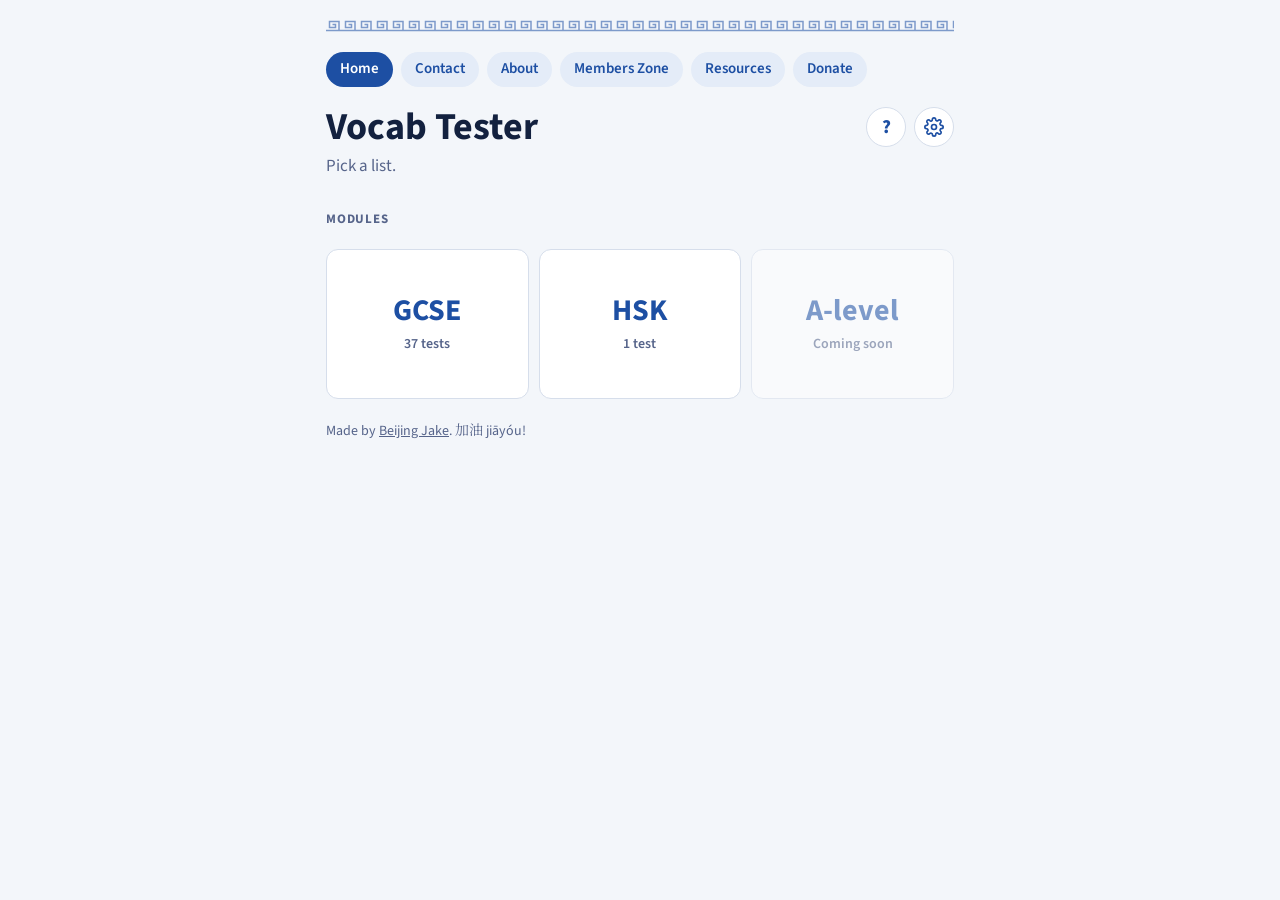
==== commit 30eb2722: "Add files via upload" ====
--- a/drill/index.html
+++ b/drill/index.html
@@ -103,6 +103,26 @@
 .tick { display: inline-grid; place-items: center; width: 22px; height: 22px; border-radius: 50%; background: var(--good); color: var(--surface); font-size: 13px; font-weight: 800; margin-right: 6px; vertical-align: -4px; }
 .sec-h { margin: 10px 0 0; font-size: 13px; font-weight: 700; letter-spacing: .06em; text-transform: uppercase; color: var(--muted); }
 .group-progress { display: flex; flex-direction: column; gap: 6px; }
+.title-row { display: flex; justify-content: space-between; align-items: center; gap: 12px; }
+nav.zone-nav { display: flex; flex-wrap: wrap; gap: 8px; }
+nav.zone-nav a { font-size: 15px; font-weight: 600; text-decoration: none; color: var(--cobalt); background: var(--cobalt-soft); border-radius: 999px; padding: 6px 14px; }
+nav.zone-nav a.home { background: var(--cobalt); color: var(--on-cobalt); }
+nav.zone-nav a:focus-visible { outline: 3px solid var(--cobalt); outline-offset: 2px; }
+/* big buttons for GCSE, HSK, A-level and the exam boards */
+.tiles { display: grid; grid-template-columns: repeat(auto-fit, minmax(130px, 1fr)); gap: 12px; }
+.tile { display: flex; flex-direction: column; align-items: center; justify-content: center; gap: 6px; text-align: center; min-height: 104px; padding: 16px 12px; text-decoration: none; color: var(--cobalt); background: var(--surface); border: 1px solid var(--line); border-radius: 12px; }
+.tiles.big .tile { min-height: 150px; }
+.tiles.huge { grid-template-columns: repeat(auto-fit, minmax(150px, 1fr)); }
+.tiles.huge .tile { min-height: 220px; }
+a.tile:hover { border-color: var(--cobalt); }
+a.tile:focus-visible { outline: 3px solid var(--cobalt); outline-offset: 3px; }
+.tile-name { font-size: clamp(22px, 5vw, 30px); font-weight: 700; line-height: 1.15; }
+.tile-sub { font-size: 14px; font-weight: 600; color: var(--muted); }
+.tile-sub.done { color: var(--good); }
+.tile.soon { opacity: .55; }
+#module-list { grid-template-columns: repeat(3, minmax(0, 1fr)); gap: 10px; }
+#module-list .tile { padding: 14px 6px; }
+.tile-name { overflow-wrap: anywhere; }
 
 /* module screen */
 .big-line { margin: 0; font-size: 26px; font-weight: 700; line-height: 1.2; }
@@ -210,7 +230,7 @@
 <body>
 
 <main class="wrap">
-  <div class="appbar">
+  <div class="appbar" id="appbar">
     <a href="../index.html" class="home-link">← Beijing Jake</a>
     <div class="tools">
       <button class="icon-btn" id="help-open" type="button" aria-label="Help and FAQs">?</button>
@@ -223,12 +243,28 @@
 
   <!-- All lists -->
   <section id="scr-modules" class="stack" style="gap:20px">
+    <nav class="zone-nav" aria-label="Site">
+      <a class="home" href="../index.html">Home</a>
+      <a href="../contact.html">Contact</a>
+      <a href="../about.html">About</a>
+      <a href="../members.html">Members Zone</a>
+      <a href="../resources.html">Resources</a>
+      <a href="../donate.html">Donate</a>
+    </nav>
     <header>
-      <span class="eyebrow">Beijing Jake</span>
-      <h1>Vocab Tester</h1>
+      <div class="title-row">
+        <h1>Vocab Tester</h1>
+        <div class="tools">
+          <button class="icon-btn" data-open="help" type="button" aria-label="Help and FAQs">?</button>
+          <button class="icon-btn" data-open="settings" type="button" aria-label="Settings">
+            <svg viewBox="0 0 24 24" fill="none" stroke="currentColor" stroke-width="2" stroke-linecap="round" stroke-linejoin="round" aria-hidden="true"><circle cx="12" cy="12" r="3"/><path d="M19.4 15a1.7 1.7 0 0 0 .3 1.8l.1.1a2 2 0 1 1-2.8 2.8l-.1-.1a1.7 1.7 0 0 0-1.8-.3 1.7 1.7 0 0 0-1 1.5V21a2 2 0 1 1-4 0v-.1a1.7 1.7 0 0 0-1.1-1.5 1.7 1.7 0 0 0-1.8.3l-.1.1a2 2 0 1 1-2.8-2.8l.1-.1a1.7 1.7 0 0 0 .3-1.8 1.7 1.7 0 0 0-1.5-1H3a2 2 0 1 1 0-4h.1a1.7 1.7 0 0 0 1.5-1.1 1.7 1.7 0 0 0-.3-1.8l-.1-.1a2 2 0 1 1 2.8-2.8l.1.1a1.7 1.7 0 0 0 1.8.3H9a1.7 1.7 0 0 0 1-1.5V3a2 2 0 1 1 4 0v.1a1.7 1.7 0 0 0 1 1.5 1.7 1.7 0 0 0 1.8-.3l.1-.1a2 2 0 1 1 2.8 2.8l-.1.1a1.7 1.7 0 0 0-.3 1.8V9a1.7 1.7 0 0 0 1.5 1H21a2 2 0 1 1 0 4h-.1a1.7 1.7 0 0 0-1.5 1z"/></svg>
+          </button>
+        </div>
+      </div>
       <p class="lede">Pick a list.</p>
     </header>
-    <div class="module-list" id="module-list"></div>
+    <h2 class="sec-h">Modules</h2>
+    <div class="tiles big" id="module-list"></div>
     <p class="hint" id="no-modules" hidden>The word lists didn't load. Check your connection and refresh.</p>
   </section>
 
@@ -663,6 +699,7 @@
 /* ================= screens ================= */
 function show(id) {
   ["scr-modules", "scr-group", "scr-module", "scr-drill"].forEach(s => { $(s).hidden = s !== id; });
+  $("appbar").hidden = id === "scr-modules";
   $("review").hidden = true;
   updateResetZone();
 }
@@ -675,7 +712,7 @@
   return "✓ Completed in " + takesText(s.last.take);
 }
 const isDone = (m) => { const s = progress[m.id]; return !!(s && (s.stage === "done" || (s.stage === "fresh" && s.best))); };
-const childGroups = (id) => GROUPS.filter(g => (g.parent || "") === (id || "")).sort((a, b) => a.title.localeCompare(b.title));
+const childGroups = (id) => GROUPS.filter(g => (g.parent || "") === (id || "")).sort((a, b) => ((a.order || 99) - (b.order || 99)) || a.title.localeCompare(b.title));
 const groupModules = (id) => MODULES.filter(m => m.group === id);
 function testsUnder(id) {   /* every test inside a group and its subgroups, leaving out the all-in-one modules */
   return GROUPS.filter(g => g.id === id || g.id.startsWith(id + "/")).flatMap(g => groupModules(g.id)).filter(m => !m.all);
@@ -701,20 +738,13 @@
   return a;
 }
 function groupCard(g) {
-  if (g.soon) {
-    const d = el("div", "module-card soon"); d.setAttribute("aria-disabled", "true");
-    d.append(el("h2", "mc-title", g.title), el("p", "mc-status", "Coming soon"));
-    return d;
-  }
-  const a = el("a", "module-card"); a.href = href(g.id);
-  a.appendChild(el("h2", "mc-title", g.title));
-  if (g.blurb) a.appendChild(el("p", "mc-blurb", g.blurb));
   const tests = testsUnder(g.id), done = tests.filter(isDone).length;
-  const subs = childGroups(g.id);
-  const line = tests.length ? plural(tests.length, "test") + (done ? " · " + done + " done" : "")
-             : subs.length ? subs.map(x => x.title + (x.soon ? " coming soon" : "")).join(" · ") : "";
-  if (line) a.appendChild(el("p", "mc-status" + (tests.length && done === tests.length ? " done" : ""), line));
-  return a;
+  const t = el(g.soon ? "div" : "a", "tile" + (g.soon ? " soon" : ""));
+  if (g.soon) t.setAttribute("aria-disabled", "true"); else t.href = href(g.id);
+  t.appendChild(el("span", "tile-name", g.title));
+  const line = g.soon ? "Coming soon" : tests.length ? plural(tests.length, "test") + (done ? " · " + done + " done" : "") : "";
+  if (line) t.appendChild(el("span", "tile-sub" + (tests.length && done === tests.length ? " done" : ""), line));
+  return t;
 }
 function leaveForList() { if (!$("scr-drill").hidden) pauseRound(); M = null; ST = null; }
 function showModules() {
@@ -735,8 +765,15 @@
   $("g-title").textContent = g.title;
   $("g-desc").textContent = g.blurb || ""; $("g-desc").hidden = !g.blurb;
   const body = $("g-body"); body.textContent = "";
-  childGroups(g.id).forEach(c => body.appendChild(groupCard(c)));
-  const mods = groupModules(g.id);
+  const mods = groupModules(g.id), kids = childGroups(g.id);
+  const tileGrid = () => {
+    if (!kids.length) return;
+    if (mods.length) body.appendChild(el("h2", "sec-h", "Levels"));
+    const grid = el("div", "tiles " + (kids.length <= 2 ? "huge" : kids.length <= 3 ? "big" : ""));
+    kids.forEach(c => grid.appendChild(groupCard(c)));
+    body.appendChild(grid);
+  };
+  if (!mods.length) tileGrid();
   const tests = mods.filter(m => !m.all);
   if (tests.length > 1) {
     const done = tests.filter(isDone).length;
@@ -751,6 +788,7 @@
     if (m.section && m.section !== section) { section = m.section; body.appendChild(el("h2", "sec-h", section)); }
     body.appendChild(moduleCard(m, tests.length > 1));
   });
+  if (mods.length) tileGrid();
   document.title = g.title + " · Vocab Tester";
   show("scr-group");
   window.scrollTo(0, 0);
@@ -1338,7 +1376,10 @@
 $("set-audio").addEventListener("change", (e) => { settings.audio = e.target.checked; saveSettings(); settingsChanged = true; });
 $("set-extras").addEventListener("change", (e) => { settings.extras = e.target.checked; saveSettings(); settingsChanged = true; });
 $("test-voice").addEventListener("click", () => { pickVoice(); $("voice-status").textContent = "Playing…"; speak("你好", () => { $("voice-status").textContent = "Playing " + (zhVoice ? zhVoice.name : "your device's default voice") + ". If you heard 你好 nǐ hǎo the sound works. " + (voiceNote || ""); }); });
-$("settings-open").addEventListener("click", () => { settingsChanged = false; syncSettings(); openDlg($("dlg-settings")); });
+function openSettings() { settingsChanged = false; syncSettings(); openDlg($("dlg-settings")); }
+$("settings-open").addEventListener("click", openSettings);
+document.querySelectorAll('[data-open="settings"]').forEach(b => b.addEventListener("click", openSettings));
+document.querySelectorAll('[data-open="help"]').forEach(b => b.addEventListener("click", () => openDlg($("dlg-help"))));
 $("dlg-settings").addEventListener("close", () => {
   if (!settingsChanged) return;
   settingsChanged = false;
